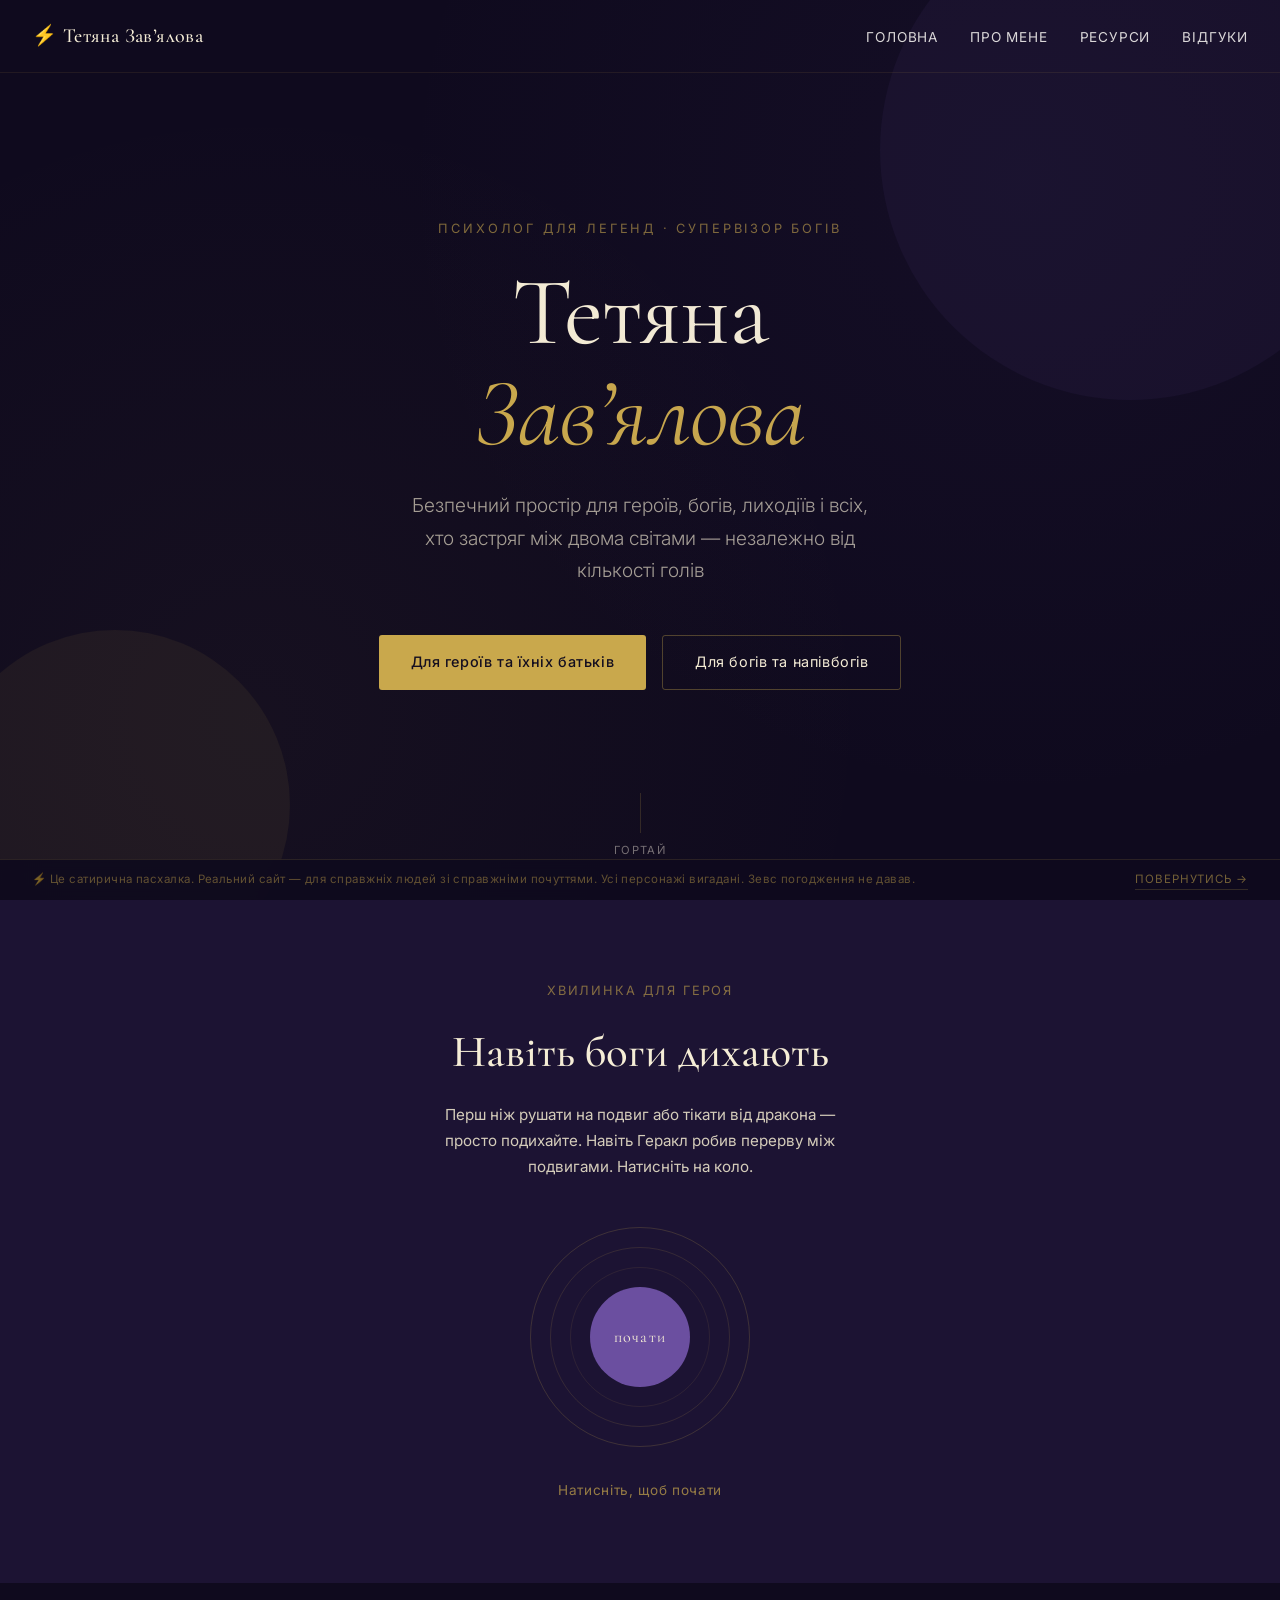
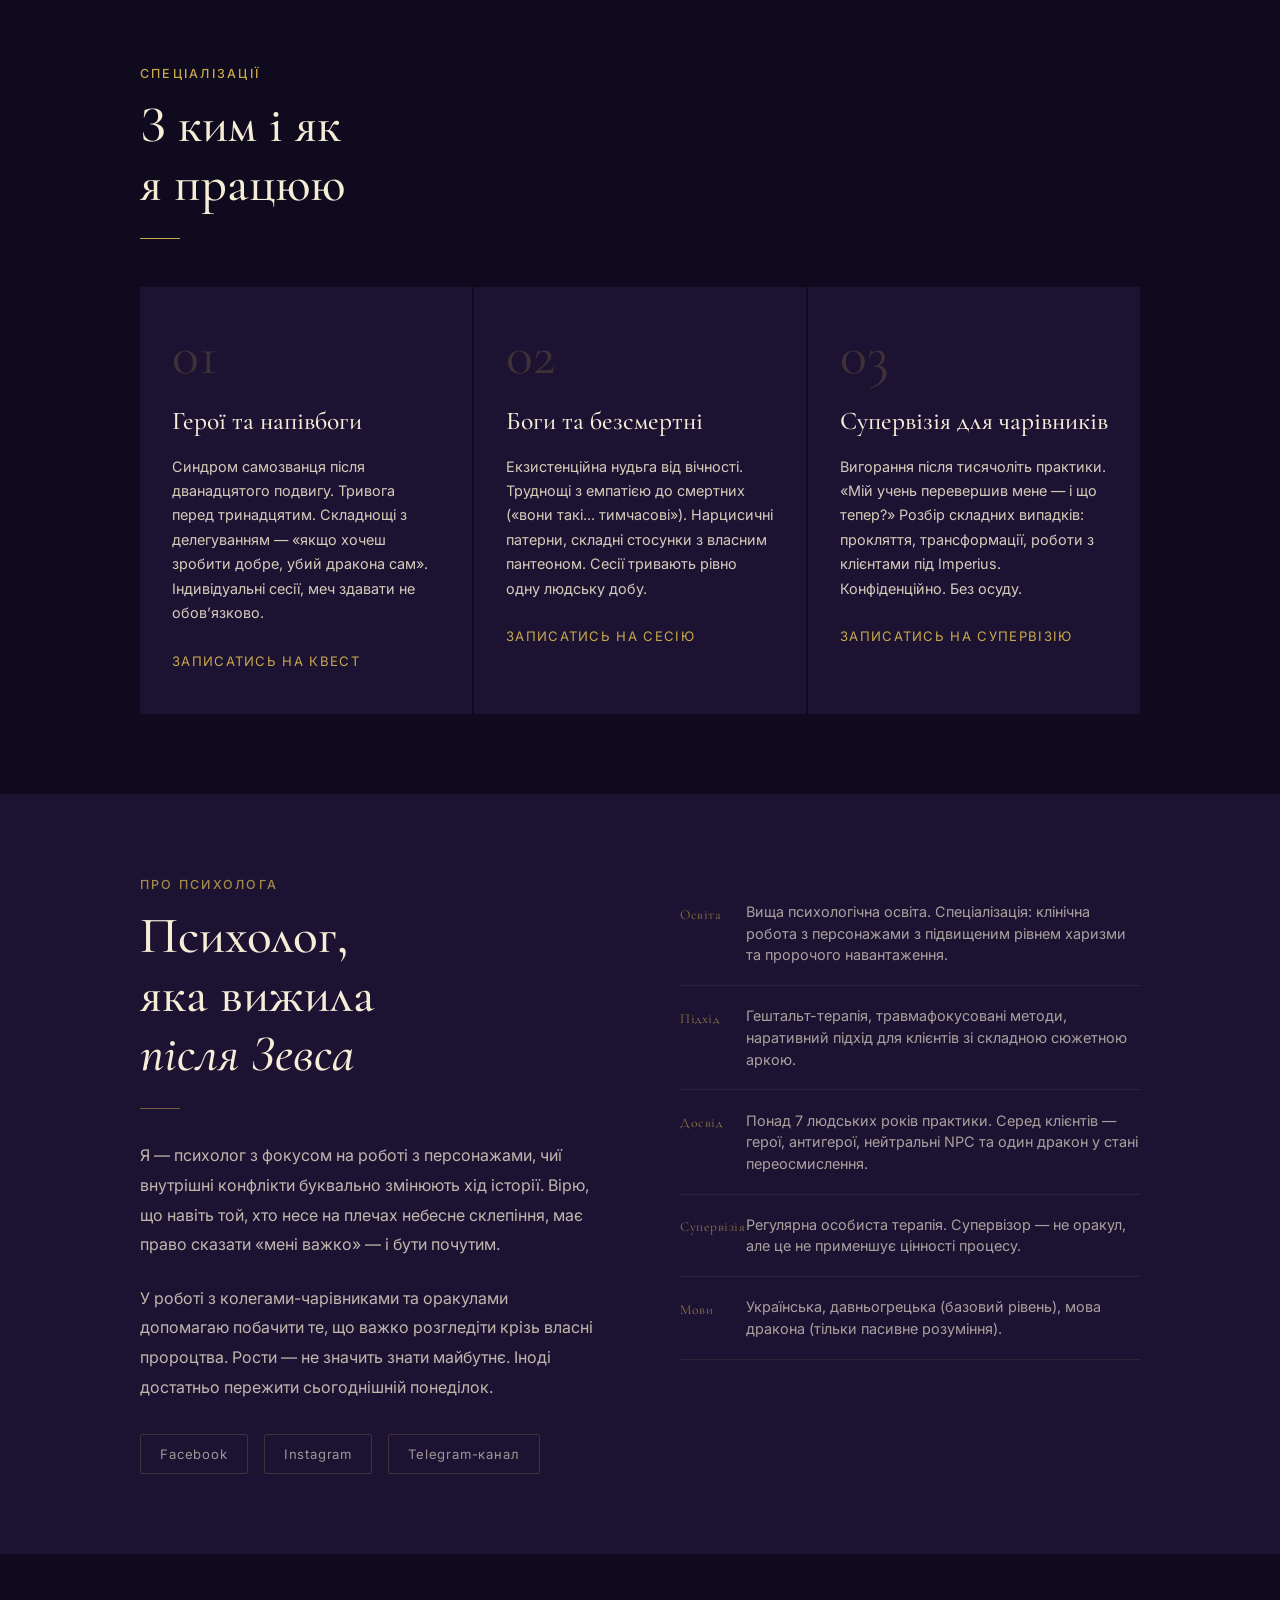
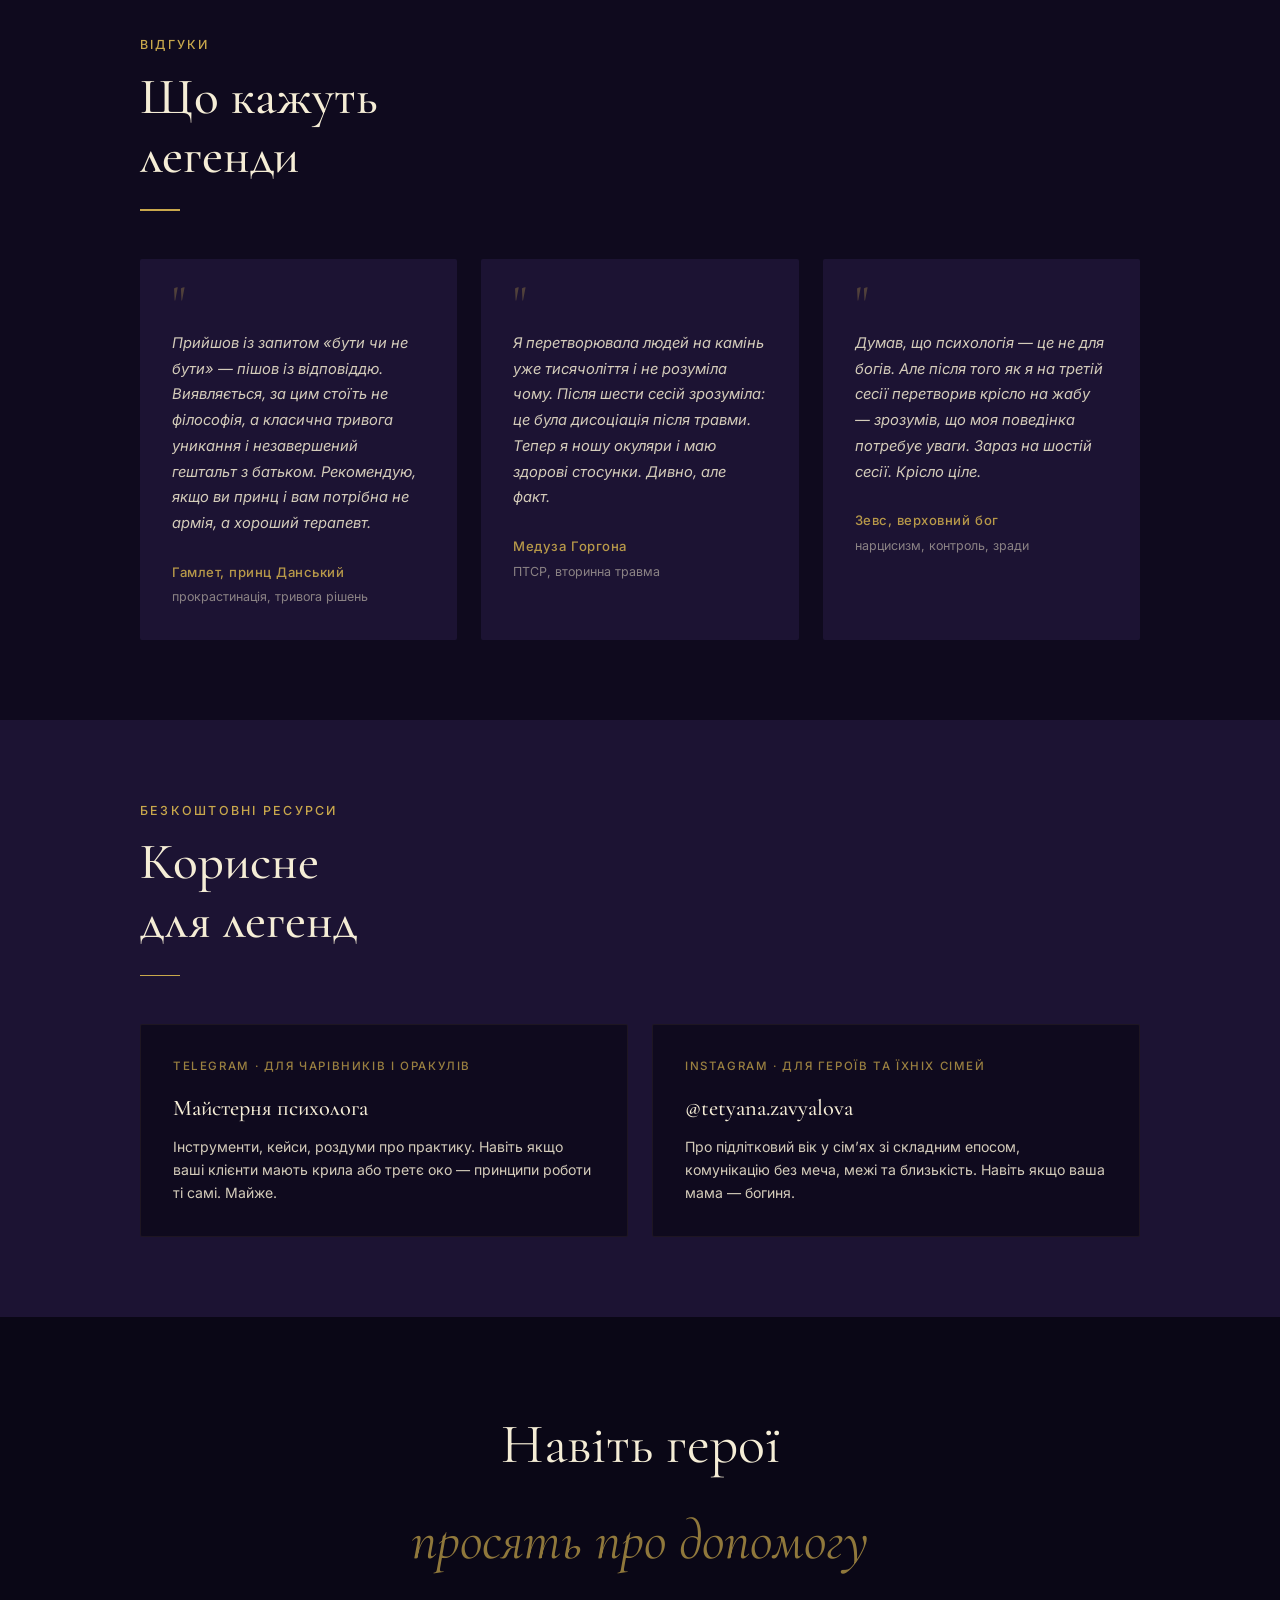
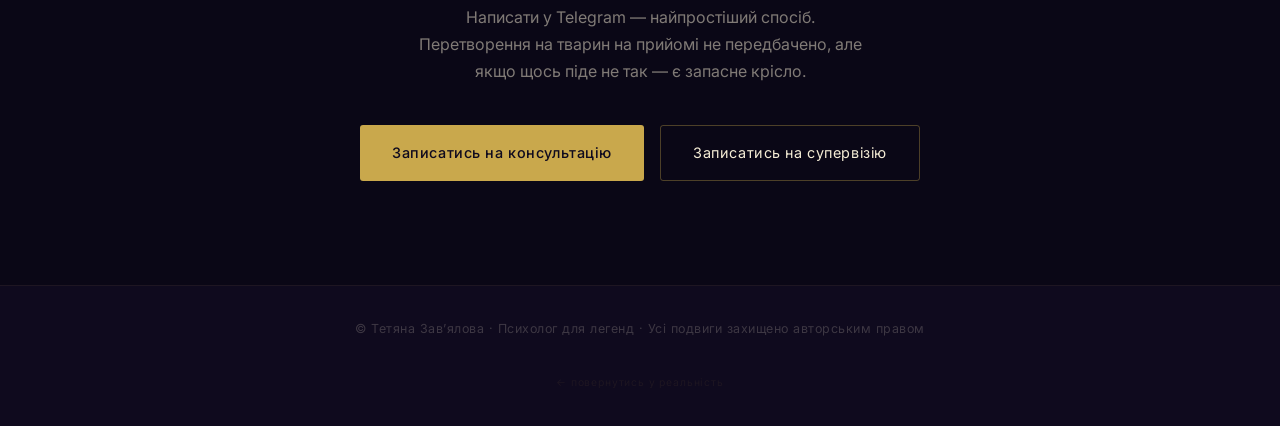
==== index_thor.html @ f0ecb35c "Add files via upload" ====
<!DOCTYPE html>
<html lang="uk">
<head>
  <meta charset="UTF-8">
  <meta name="viewport" content="width=device-width, initial-scale=1.0">
  <title>Тетяна Завʼялова — Психолог для легенд ⚡</title>
  <meta name="description" content="Психологічна підтримка для героїв, богів, лиходіїв і всіх, хто застряг між двома світами. Конфіденційність гарантована навіть від оракулів.">
  <!-- Noindex — це пасхалка, не для пошукових систем -->
  <meta name="robots" content="noindex, nofollow">

  <!-- Fonts -->
  <link rel="preconnect" href="https://fonts.googleapis.com">
  <link rel="preconnect" href="https://fonts.gstatic.com" crossorigin>
  <link href="https://fonts.googleapis.com/css2?family=Cormorant+Garamond:ital,wght@0,400;0,500;0,600;1,400;1,500&family=Inter:wght@300;400;500&display=swap" rel="stylesheet">

  <!-- Base styles + thor palette override -->
  <link rel="stylesheet" href="css/styles.css">
  <link rel="stylesheet" href="css/thor.css">
</head>
<body>

  <!-- NAV -->
  <nav id="main-nav" role="navigation" aria-label="Головне меню">
    <a href="#home" class="nav-logo">⚡ Тетяна Завʼялова</a>
    <ul class="nav-links">
      <li><a href="#home">Головна</a></li>
      <li><a href="#about">Про мене</a></li>
      <li><a href="#resources">Ресурси</a></li>
      <li><a href="#reviews">Відгуки</a></li>
    </ul>
    <button class="nav-burger" id="burger" aria-label="Відкрити меню" aria-expanded="false">
      <span></span><span></span><span></span>
    </button>
  </nav>

  <div class="mobile-menu" id="mobile-menu" role="dialog" aria-label="Навігація">
    <button class="mobile-menu-close" id="menu-close" aria-label="Закрити меню">×</button>
    <a href="#home">Головна</a>
    <a href="#about">Про мене</a>
    <a href="#resources">Ресурси</a>
    <a href="#reviews">Відгуки</a>
  </div>

  <!-- HERO -->
  <section id="home" aria-label="Головний екран">
    <div class="hero-orb hero-orb-1" aria-hidden="true"></div>
    <div class="hero-orb hero-orb-2" aria-hidden="true"></div>

    <p class="hero-eyebrow">Психолог для легенд · Супервізор богів</p>
    <h1 class="hero-title">
      Тетяна<br>
      <em>Завʼялова</em>
    </h1>
    <p class="hero-tagline">
      Безпечний простір для героїв, богів, лиходіїв і всіх,
      хто застряг між двома світами — незалежно від кількості голів
    </p>

    <div class="hero-cta-group">
      <a
        href="https://t.me/Tetiana_Zavialova?text=%D0%94%D0%BE%D0%B1%D1%80%D0%B8%D0%B4%D0%B5%D0%BD%D1%8C%2C%20%D0%A2%D0%B5%D1%82%D1%8F%D0%BD%D0%BE!%20%D0%AF%20%D0%B3%D0%B5%D1%80%D0%BE%D0%B9%2F%D0%BB%D0%B5%D0%B3%D0%B5%D0%BD%D0%B4%D0%B0%20%D1%96%20%D1%85%D0%BE%D1%87%D1%83%20%D0%B7%D0%B0%D0%BF%D0%B8%D1%81%D0%B0%D1%82%D0%B8%D1%81%D1%8C%20%D0%BD%D0%B0%20%D0%BA%D0%BE%D0%BD%D1%81%D1%83%D0%BB%D1%8C%D1%82%D0%B0%D1%86%D1%96%D1%8E"
        class="btn-primary"
        target="_blank"
        rel="noopener noreferrer"
      >
        Для героїв та їхніх батьків
      </a>
      <a
        href="https://t.me/Tetiana_Zavialova?text=%D0%94%D0%BE%D0%B1%D1%80%D0%B8%D0%B4%D0%B5%D0%BD%D1%8C%2C%20%D0%A2%D0%B5%D1%82%D1%8F%D0%BD%D0%BE!%20%D0%AF%20%D0%B1%D0%BE%D0%B3%2F%D0%B1%D0%BE%D0%B3%D0%B8%D0%BD%D1%8F%20%D1%96%20%D1%85%D0%BE%D1%87%D1%83%20%D0%B7%D0%B0%D0%BF%D0%B8%D1%81%D0%B0%D1%82%D0%B8%D1%81%D1%8C%20%D0%BD%D0%B0%20%D1%81%D1%83%D0%BF%D0%B5%D1%80%D0%B2%D1%96%D0%B7%D1%96%D1%8E"
        class="btn-outline"
        target="_blank"
        rel="noopener noreferrer"
      >
        Для богів та напівбогів
      </a>
    </div>

    <div class="hero-scroll" aria-hidden="true">
      <div class="scroll-line"></div>
      <span>гортай</span>
    </div>
  </section>


  <!-- BREATHING -->
  <section id="breathe" aria-label="Дихальна вправа">
    <div class="container-narrow" style="text-align:center;">
      <p class="breathe-label">Хвилинка для героя</p>
      <h2 class="breathe-title">Навіть боги дихають</h2>
      <p class="breathe-subtitle">
        Перш ніж рушати на подвиг або тікати від дракона — просто подихайте.
        Навіть Геракл робив перерву між подвигами. Натисніть на коло.
      </p>

      <div
        class="breathe-container"
        id="breatheContainer"
        role="button"
        aria-label="Запустити дихальну вправу"
        tabindex="0"
      >
        <div class="breathe-ring"   aria-hidden="true"></div>
        <div class="breathe-ring breathe-ring-2" aria-hidden="true"></div>
        <div class="breathe-ring breathe-ring-3" aria-hidden="true"></div>
        <div class="breathe-core" id="breatheCore">
          <div class="breathe-text" id="breatheText">почати</div>
        </div>
      </div>

      <p class="breathe-instruction" id="breatheInstruction" aria-live="polite">
        Натисніть, щоб почати
      </p>
      <button
        class="breathe-btn"
        id="breatheStop"
        style="display:none;"
        aria-label="Зупинити вправу"
      >зупинити</button>
    </div>
  </section>


  <!-- SERVICES -->
  <section id="services" aria-label="Напрямки роботи">
    <div class="container">
      <p class="section-eyebrow fade-up">Спеціалізації</p>
      <h2 class="section-title fade-up">З ким і як<br>я працюю</h2>
      <div class="section-divider fade-up" aria-hidden="true"></div>

      <div class="services-grid">

        <article class="service-card fade-up">
          <div class="service-number" aria-hidden="true">01</div>
          <h3 class="service-title">Герої та напівбоги</h3>
          <p class="service-text">
            Синдром самозванця після дванадцятого подвигу. Тривога перед
            тринадцятим. Складнощі з делегуванням — «якщо хочеш зробити добре,
            убий дракона сам». Індивідуальні сесії, меч здавати не обовʼязково.
          </p>
          <a
            href="https://t.me/Tetiana_Zavialova?text=%D0%94%D0%BE%D0%B1%D1%80%D0%B8%D0%B4%D0%B5%D0%BD%D1%8C%2C%20%D0%A2%D0%B5%D1%82%D1%8F%D0%BD%D0%BE!%20%D0%AF%20%D0%B3%D0%B5%D1%80%D0%BE%D0%B9%20%D1%96%20%D1%85%D0%BE%D1%87%D1%83%20%D0%B7%D0%B0%D0%BF%D0%B8%D1%81%D0%B0%D1%82%D0%B8%D1%81%D1%8C%20%D0%BD%D0%B0%20%D0%BA%D0%BE%D0%BD%D1%81%D1%83%D0%BB%D1%8C%D1%82%D0%B0%D1%86%D1%96%D1%8E"
            class="service-cta"
            target="_blank"
            rel="noopener noreferrer"
          >Записатись на квест</a>
        </article>

        <article class="service-card fade-up">
          <div class="service-number" aria-hidden="true">02</div>
          <h3 class="service-title">Боги та безсмертні</h3>
          <p class="service-text">
            Екзистенційна нудьга від вічності. Труднощі з емпатією до смертних
            («вони такі... тимчасові»). Нарцисичні патерни, складні стосунки
            з власним пантеоном. Сесії тривають рівно одну людську добу.
          </p>
          <a
            href="https://t.me/Tetiana_Zavialova?text=%D0%94%D0%BE%D0%B1%D1%80%D0%B8%D0%B4%D0%B5%D0%BD%D1%8C%2C%20%D0%A2%D0%B5%D1%82%D1%8F%D0%BD%D0%BE!%20%D0%AF%20%D0%B1%D0%BE%D0%B3%20%D1%96%20%D1%85%D0%BE%D1%87%D1%83%20%D0%B7%D0%B0%D0%BF%D0%B8%D1%81%D0%B0%D1%82%D0%B8%D1%81%D1%8C%20%D0%BD%D0%B0%20%D0%BA%D0%BE%D0%BD%D1%81%D1%83%D0%BB%D1%8C%D1%82%D0%B0%D1%86%D1%96%D1%8E"
            class="service-cta"
            target="_blank"
            rel="noopener noreferrer"
          >Записатись на сесію</a>
        </article>

        <article class="service-card fade-up">
          <div class="service-number" aria-hidden="true">03</div>
          <h3 class="service-title">Супервізія для чарівників</h3>
          <p class="service-text">
            Вигорання після тисячоліть практики. «Мій учень перевершив мене —
            і що тепер?» Розбір складних випадків: прокляття, трансформації,
            роботи з клієнтами під Imperius. Конфіденційно. Без осуду.
          </p>
          <a
            href="https://t.me/Tetiana_Zavialova?text=%D0%94%D0%BE%D0%B1%D1%80%D0%B8%D0%B4%D0%B5%D0%BD%D1%8C%2C%20%D0%A2%D0%B5%D1%82%D1%8F%D0%BD%D0%BE!%20%D0%AF%20%D1%87%D0%B0%D1%80%D1%96%D0%B2%D0%BD%D0%B8%D0%BA%20%D1%96%20%D1%85%D0%BE%D1%87%D1%83%20%D0%B7%D0%B0%D0%BF%D0%B8%D1%81%D0%B0%D1%82%D0%B8%D1%81%D1%8C%20%D0%BD%D0%B0%20%D1%81%D1%83%D0%BF%D0%B5%D1%80%D0%B2%D1%96%D0%B7%D1%96%D1%8E"
            class="service-cta"
            target="_blank"
            rel="noopener noreferrer"
          >Записатись на супервізію</a>
        </article>

      </div>
    </div>
  </section>


  <!-- ABOUT -->
  <section id="about" aria-label="Про мене">
    <div class="container">
      <div class="about-inner">

        <div class="about-left">
          <p class="section-eyebrow">Про психолога</p>
          <h2 class="section-title">
            Психолог,<br>яка вижила<br><em>після Зевса</em>
          </h2>
          <div class="section-divider" aria-hidden="true"></div>

          <p class="about-bio">
            Я — психолог з фокусом на роботі з персонажами, чиї внутрішні конфлікти
            буквально змінюють хід історії. Вірю, що навіть той, хто несе на плечах
            небесне склепіння, має право сказати «мені важко» — і бути почутим.
          </p>
          <p class="about-bio">
            У роботі з колегами-чарівниками та оракулами допомагаю побачити те,
            що важко розгледіти крізь власні пророцтва. Рости — не значить
            знати майбутнє. Іноді достатньо пережити сьогоднішній понеділок.
          </p>

          <div class="about-socials">
            <a href="https://www.facebook.com/share/1CjKU2RE9J/?mibextid=wwXIfr" class="social-link" target="_blank" rel="noopener noreferrer">Facebook</a>
            <a href="https://www.instagram.com/tetyana.zavyalova?igsh=N3BuOW9nb2phMTQ5&utm_source=qr" class="social-link" target="_blank" rel="noopener noreferrer">Instagram</a>
            <a href="https://t.me/maisternya_psyhologa" class="social-link" target="_blank" rel="noopener noreferrer">Telegram-канал</a>
          </div>
        </div>

        <dl class="about-credentials" aria-label="Кваліфікація">
          <div class="credential-item">
            <dt class="credential-year">Освіта</dt>
            <dd class="credential-text">Вища психологічна освіта. Спеціалізація: клінічна робота з персонажами з підвищеним рівнем харизми та пророчого навантаження.</dd>
          </div>
          <div class="credential-item">
            <dt class="credential-year">Підхід</dt>
            <dd class="credential-text">Гештальт-терапія, травмафокусовані методи, наративний підхід для клієнтів зі складною сюжетною аркою.</dd>
          </div>
          <div class="credential-item">
            <dt class="credential-year">Досвід</dt>
            <dd class="credential-text">Понад 7 людських років практики. Серед клієнтів — герої, антигерої, нейтральні NPC та один дракон у стані переосмислення.</dd>
          </div>
          <div class="credential-item">
            <dt class="credential-year">Супервізія</dt>
            <dd class="credential-text">Регулярна особиста терапія. Супервізор — не оракул, але це не применшує цінності процесу.</dd>
          </div>
          <div class="credential-item">
            <dt class="credential-year">Мови</dt>
            <dd class="credential-text">Українська, давньогрецька (базовий рівень), мова дракона (тільки пасивне розуміння).</dd>
          </div>
        </dl>

      </div>
    </div>
  </section>


  <!-- REVIEWS -->
  <section id="reviews" aria-label="Відгуки клієнтів">
    <div class="container">
      <p class="section-eyebrow fade-up">Відгуки</p>
      <h2 class="section-title fade-up">Що кажуть<br>легенди</h2>
      <div class="section-divider fade-up" aria-hidden="true"></div>

      <div class="reviews-grid">

        <article class="review-card fade-up">
          <div class="review-quote" aria-hidden="true">"</div>
          <blockquote class="review-text">
            Прийшов із запитом «бути чи не бути» — пішов із відповіддю.
            Виявляється, за цим стоїть не філософія, а класична тривога уникання
            і незавершений гештальт з батьком. Рекомендую, якщо ви принц
            і вам потрібна не армія, а хороший терапевт.
          </blockquote>
          <p class="review-author">Гамлет, принц Данський</p>
          <p class="review-role">прокрастинація, тривога рішень</p>
        </article>

        <article class="review-card fade-up">
          <div class="review-quote" aria-hidden="true">"</div>
          <blockquote class="review-text">
            Я перетворювала людей на камінь уже тисячоліття і не розуміла чому.
            Після шести сесій зрозуміла: це була дисоціація після травми.
            Тепер я ношу окуляри і маю здорові стосунки. Дивно, але факт.
          </blockquote>
          <p class="review-author">Медуза Горгона</p>
          <p class="review-role">ПТСР, вторинна травма</p>
        </article>

        <article class="review-card fade-up">
          <div class="review-quote" aria-hidden="true">"</div>
          <blockquote class="review-text">
            Думав, що психологія — це не для богів. Але після того як я на
            третій сесії перетворив крісло на жабу — зрозумів, що моя
            поведінка потребує уваги. Зараз на шостій сесії.
            Крісло ціле.
          </blockquote>
          <p class="review-author">Зевс, верховний бог</p>
          <p class="review-role">нарцисизм, контроль, зради</p>
        </article>

      </div>
    </div>
  </section>


  <!-- RESOURCES -->
  <section id="resources" aria-label="Ресурси">
    <div class="container">
      <p class="section-eyebrow fade-up">Безкоштовні ресурси</p>
      <h2 class="section-title fade-up">Корисне<br>для легенд</h2>
      <div class="section-divider fade-up" aria-hidden="true"></div>

      <div class="resources-grid">

        <a
          href="https://t.me/maisternya_psyhologa"
          class="resource-card fade-up"
          target="_blank"
          rel="noopener noreferrer"
          aria-label="Telegram-канал Майстерня психолога"
        >
          <p class="resource-tag">Telegram · Для чарівників і оракулів</p>
          <h3 class="resource-title">Майстерня психолога</h3>
          <p class="resource-desc">
            Інструменти, кейси, роздуми про практику. Навіть якщо ваші клієнти
            мають крила або третє око — принципи роботи ті самі. Майже.
          </p>
        </a>

        <a
          href="https://www.instagram.com/tetyana.zavyalova?igsh=N3BuOW9nb2phMTQ5&utm_source=qr"
          class="resource-card fade-up"
          target="_blank"
          rel="noopener noreferrer"
          aria-label="Instagram @tetyana.zavyalova"
        >
          <p class="resource-tag">Instagram · Для героїв та їхніх сімей</p>
          <h3 class="resource-title">@tetyana.zavyalova</h3>
          <p class="resource-desc">
            Про підлітковий вік у сімʼях зі складним епосом, комунікацію без
            меча, межі та близькість. Навіть якщо ваша мама — богиня.
          </p>
        </a>

      </div>
    </div>
  </section>


  <!-- CTA -->
  <section id="cta" aria-label="Запис на консультацію">
    <div class="container-narrow">
      <h2 class="cta-title fade-up">
        Навіть герої<br><em>просять про допомогу</em>
      </h2>
      <p class="cta-text fade-up">
        Написати у Telegram — найпростіший спосіб. Перетворення на тварин
        на прийомі не передбачено, але якщо щось піде не так — є запасне крісло.
      </p>
      <div class="hero-cta-group fade-up">
        <a
          href="https://t.me/Tetiana_Zavialova?text=%D0%94%D0%BE%D0%B1%D1%80%D0%B8%D0%B4%D0%B5%D0%BD%D1%8C%2C%20%D0%A2%D0%B5%D1%82%D1%8F%D0%BD%D0%BE!%20%D0%AF%20%D0%B3%D0%B5%D1%80%D0%BE%D0%B9%20%D1%96%20%D1%85%D0%BE%D1%87%D1%83%20%D0%B7%D0%B0%D0%BF%D0%B8%D1%81%D0%B0%D1%82%D0%B8%D1%81%D1%8C%20%D0%BD%D0%B0%20%D0%BA%D0%BE%D0%BD%D1%81%D1%83%D0%BB%D1%8C%D1%82%D0%B0%D1%86%D1%96%D1%8E"
          class="btn-primary"
          target="_blank"
          rel="noopener noreferrer"
        >Записатись на консультацію</a>
        <a
          href="https://t.me/Tetiana_Zavialova?text=%D0%94%D0%BE%D0%B1%D1%80%D0%B8%D0%B4%D0%B5%D0%BD%D1%8C%2C%20%D0%A2%D0%B5%D1%82%D1%8F%D0%BD%D0%BE!%20%D0%AF%20%D1%87%D0%B0%D1%80%D1%96%D0%B2%D0%BD%D0%B8%D0%BA%20%D1%96%20%D1%85%D0%BE%D1%87%D1%83%20%D0%B7%D0%B0%D0%BF%D0%B8%D1%81%D0%B0%D1%82%D0%B8%D1%81%D1%8C%20%D0%BD%D0%B0%20%D1%81%D1%83%D0%BF%D0%B5%D1%80%D0%B2%D1%96%D0%B7%D1%96%D1%8E"
          class="btn-outline"
          target="_blank"
          rel="noopener noreferrer"
        >Записатись на супервізію</a>
      </div>
    </div>
  </section>


  <!-- FOOTER -->
  <footer role="contentinfo">
    <p class="footer-text">
      © Тетяна Завʼялова · Психолог для легенд · Усі подвиги захищено авторським правом
    </p>
    <br>
    <a href="index.html" class="footer-thor" style="font-size:0.65rem; text-decoration:none;">
      ← повернутись у реальність
    </a>
  </footer>


  <!-- Disclaimer banner — fixed bottom -->
  <div class="thor-disclaimer-banner" role="note" aria-label="Застереження">
    <p>
      ⚡ Це сатирична пасхалка. Реальний сайт — для справжніх людей зі справжніми почуттями.
      Усі персонажі вигадані. Зевс погодження не давав.
    </p>
    <a href="index.html" class="thor-back-btn" data-back aria-label="Повернутись на головний сайт">
      Повернутись →
    </a>
  </div>


  <!-- Scripts: base classes first, then thor extension -->
  <script src="js/main.js" defer></script>
  <script src="js/thor.js" defer></script>

</body>
</html>
---- css/styles.css ----
/* ============================================================
   TETIANA ZAVIALOVA — STYLESHEET
   Palette: indigo #6E7A9E | sand #F2E8DC | graphite #3A3A3A | rust #D9743D
   ============================================================ */

/* --- TOKENS ------------------------------------------------- */
:root {
  --indigo:        #6E7A9E;
  --indigo-light:  #8E99B8;
  --indigo-dark:   #4E5A7E;
  --sand:          #F2E8DC;
  --sand-dark:     #E8DACE;
  --graphite:      #3A3A3A;
  --graphite-light:#5A5A5A;
  --rust:          #D9743D;
  --rust-light:    #E8956A;
  --white:         #FDFAF7;
}

/* --- RESET -------------------------------------------------- */
*, *::before, *::after { margin: 0; padding: 0; box-sizing: border-box; }
html { scroll-behavior: smooth; }

body {
  font-family: 'Inter', sans-serif;
  background: var(--white);
  color: var(--graphite);
  font-size: 16px;
  line-height: 1.7;
  overflow-x: hidden;
}

h1, h2, h3, .display { font-family: 'Cormorant Garamond', serif; }

/* --- LAYOUT HELPERS ---------------------------------------- */
section { padding: 5rem 2rem; }
.container        { max-width: 1000px; margin: 0 auto; }
.container-narrow { max-width: 700px;  margin: 0 auto; }

.section-eyebrow {
  font-size: 0.78rem;
  letter-spacing: 0.18em;
  text-transform: uppercase;
  color: var(--rust);
  margin-bottom: 0.75rem;
  font-weight: 500;
}

.section-title {
  font-size: clamp(2rem, 5vw, 3.2rem);
  font-weight: 500;
  color: var(--graphite);
  line-height: 1.15;
  margin-bottom: 1.5rem;
}

.section-divider {
  width: 40px;
  height: 1.5px;
  background: var(--rust);
  margin-bottom: 2rem;
}

/* --- BUTTONS ----------------------------------------------- */
.btn-primary {
  display: inline-flex;
  align-items: center;
  gap: 0.5rem;
  padding: 0.9rem 2rem;
  background: var(--rust);
  color: var(--white);
  text-decoration: none;
  font-size: 0.9rem;
  font-weight: 500;
  letter-spacing: 0.04em;
  border-radius: 3px;
  border: none;
  cursor: pointer;
  transition: background 0.25s, transform 0.2s;
}
.btn-primary:hover { background: var(--rust-light); transform: translateY(-2px); }

.btn-outline {
  display: inline-flex;
  align-items: center;
  gap: 0.5rem;
  padding: 0.9rem 2rem;
  background: transparent;
  color: var(--sand);
  text-decoration: none;
  font-size: 0.9rem;
  font-weight: 400;
  letter-spacing: 0.04em;
  border-radius: 3px;
  border: 1px solid rgba(242,232,220,0.45);
  cursor: pointer;
  transition: border-color 0.25s, background 0.25s, transform 0.2s;
}
.btn-outline:hover {
  border-color: var(--sand);
  background: rgba(242,232,220,0.08);
  transform: translateY(-2px);
}

/* --- NAVIGATION -------------------------------------------- */
nav {
  position: fixed;
  top: 0; left: 0; right: 0;
  z-index: 100;
  padding: 1.2rem 2rem;
  display: flex;
  align-items: center;
  justify-content: space-between;
  background: transparent;
  transition: background 0.4s, box-shadow 0.4s;
}
nav.scrolled {
  background: rgba(253,250,247,0.95);
  backdrop-filter: blur(8px);
  box-shadow: 0 1px 0 rgba(110,122,158,0.12);
}

.nav-logo {
  font-family: 'Cormorant Garamond', serif;
  font-size: 1.25rem;
  font-weight: 500;
  color: var(--white);
  text-decoration: none;
  letter-spacing: 0.02em;
  transition: color 0.4s;
}
nav.scrolled .nav-logo { color: var(--indigo-dark); }

.nav-links {
  display: flex;
  gap: 2rem;
  list-style: none;
}
.nav-links a {
  font-size: 0.85rem;
  font-weight: 400;
  color: rgba(253,250,247,0.85);
  text-decoration: none;
  letter-spacing: 0.06em;
  text-transform: uppercase;
  transition: color 0.3s;
}
nav.scrolled .nav-links a    { color: var(--graphite-light); }
.nav-links a:hover            { color: var(--rust); }
nav.scrolled .nav-links a:hover { color: var(--rust); }

.nav-burger {
  display: none;
  background: none;
  border: none;
  cursor: pointer;
  flex-direction: column;
  gap: 5px;
  padding: 4px;
}
.nav-burger span {
  display: block;
  width: 24px;
  height: 1.5px;
  background: var(--white);
  transition: all 0.3s;
}
nav.scrolled .nav-burger span { background: var(--graphite); }

/* --- MOBILE MENU ------------------------------------------- */
.mobile-menu {
  display: none;
  position: fixed;
  inset: 0;
  background: var(--white);
  z-index: 99;
  flex-direction: column;
  align-items: center;
  justify-content: center;
  gap: 2.5rem;
}
.mobile-menu.open { display: flex; }
.mobile-menu a {
  font-family: 'Cormorant Garamond', serif;
  font-size: 2.2rem;
  color: var(--graphite);
  text-decoration: none;
  font-weight: 500;
}
.mobile-menu a:hover { color: var(--rust); }
.mobile-menu-close {
  position: absolute;
  top: 1.5rem; right: 1.5rem;
  background: none;
  border: none;
  cursor: pointer;
  font-size: 1.8rem;
  color: var(--graphite);
  line-height: 1;
}

/* --- HERO -------------------------------------------------- */
#home {
  min-height: 100vh;
  background: var(--indigo);
  display: flex;
  flex-direction: column;
  align-items: center;
  justify-content: center;
  text-align: center;
  padding: 6rem 2rem 4rem;
  position: relative;
  overflow: hidden;
}

.hero-orb {
  position: absolute;
  border-radius: 50%;
  opacity: 0.12;
  pointer-events: none;
}
.hero-orb-1 { width: 500px; height: 500px; background: var(--sand); top: -100px; right: -100px; }
.hero-orb-2 { width: 350px; height: 350px; background: var(--rust); bottom: -80px; left: -60px; }

.hero-eyebrow {
  font-size: 0.8rem;
  letter-spacing: 0.18em;
  text-transform: uppercase;
  color: rgba(242,232,220,0.7);
  margin-bottom: 1.5rem;
}

.hero-title {
  font-size: clamp(3rem, 8vw, 6rem);
  font-weight: 400;
  color: var(--sand);
  line-height: 1.05;
  margin-bottom: 1.5rem;
  letter-spacing: -0.01em;
}
.hero-title em { font-style: italic; color: rgba(242,232,220,0.65); }

.hero-tagline {
  font-size: clamp(1rem, 2.5vw, 1.2rem);
  color: rgba(242,232,220,0.75);
  max-width: 480px;
  margin: 0 auto 3rem;
  font-weight: 300;
}

.hero-cta-group {
  display: flex;
  flex-wrap: wrap;
  gap: 1rem;
  justify-content: center;
  margin-bottom: 1.5rem;
}

.hero-scroll {
  position: absolute;
  bottom: 2.5rem;
  left: 50%;
  transform: translateX(-50%);
  display: flex;
  flex-direction: column;
  align-items: center;
  gap: 0.5rem;
  color: rgba(242,232,220,0.45);
  font-size: 0.7rem;
  letter-spacing: 0.12em;
  text-transform: uppercase;
}
.scroll-line {
  width: 1px;
  height: 40px;
  background: rgba(242,232,220,0.25);
  animation: scrollPulse 2s ease-in-out infinite;
}
@keyframes scrollPulse {
  0%, 100% { opacity: 0.25; transform: scaleY(0.5); }
  50%       { opacity: 0.7;  transform: scaleY(1); }
}

/* --- BREATHING --------------------------------------------- */
#breathe {
  background: var(--sand);
  padding: 5rem 2rem;
  text-align: center;
}

.breathe-label {
  font-size: 0.8rem;
  letter-spacing: 0.15em;
  text-transform: uppercase;
  color: var(--indigo-light);
  margin-bottom: 0.75rem;
}
.breathe-title {
  font-size: clamp(1.8rem, 4vw, 2.8rem);
  color: var(--graphite);
  margin-bottom: 0.75rem;
  font-weight: 500;
}
.breathe-subtitle {
  color: var(--graphite-light);
  font-size: 0.95rem;
  margin-bottom: 3rem;
  max-width: 400px;
  margin-left: auto;
  margin-right: auto;
}

.breathe-container {
  position: relative;
  width: 220px;
  height: 220px;
  margin: 0 auto 2rem;
  cursor: pointer;
}
.breathe-ring {
  position: absolute;
  inset: 0;
  border-radius: 50%;
  border: 1.5px solid var(--indigo-light);
  opacity: 0.4;
}
.breathe-ring-2 { inset: 20px; border-color: var(--indigo);      opacity: 0.3; }
.breathe-ring-3 { inset: 40px; border-color: var(--indigo-dark); opacity: 0.25; }

.breathe-core {
  position: absolute;
  border-radius: 50%;
  background: var(--indigo);
  top: 50%; left: 50%;
  transform: translate(-50%, -50%);
  width: 100px;
  height: 100px;
  display: flex;
  align-items: center;
  justify-content: center;
  transition: width 4s ease-in-out, height 4s ease-in-out;
}
.breathe-text {
  color: var(--sand);
  font-family: 'Cormorant Garamond', serif;
  font-size: 1rem;
  font-weight: 400;
  letter-spacing: 0.08em;
  text-align: center;
  line-height: 1.3;
  pointer-events: none;
}
.breathe-instruction {
  font-size: 0.85rem;
  color: var(--indigo);
  letter-spacing: 0.05em;
  opacity: 0.7;
  min-height: 1.5em;
}
.breathe-btn {
  margin-top: 1.5rem;
  background: none;
  border: 1px solid var(--indigo-light);
  color: var(--indigo-dark);
  padding: 0.6rem 1.8rem;
  border-radius: 3px;
  font-size: 0.85rem;
  letter-spacing: 0.06em;
  cursor: pointer;
  transition: all 0.25s;
  font-family: 'Inter', sans-serif;
}
.breathe-btn:hover {
  background: var(--indigo);
  border-color: var(--indigo);
  color: var(--sand);
}

/* --- SERVICES ---------------------------------------------- */
#services { background: var(--white); }

.services-grid {
  display: grid;
  grid-template-columns: repeat(auto-fit, minmax(280px, 1fr));
  gap: 2px;
  margin-top: 3rem;
}
.service-card {
  background: var(--sand);
  padding: 2.5rem 2rem;
  position: relative;
  overflow: hidden;
  transition: background 0.3s;
}
.service-card:hover { background: var(--sand-dark); }
.service-card::before {
  content: '';
  position: absolute;
  top: 0; left: 0;
  width: 3px;
  height: 0;
  background: var(--rust);
  transition: height 0.4s;
}
.service-card:hover::before { height: 100%; }

.service-number {
  font-family: 'Cormorant Garamond', serif;
  font-size: 3.5rem;
  color: var(--indigo-light);
  opacity: 0.25;
  line-height: 1;
  margin-bottom: 1rem;
}
.service-title {
  font-family: 'Cormorant Garamond', serif;
  font-size: 1.6rem;
  font-weight: 500;
  color: var(--graphite);
  margin-bottom: 0.75rem;
}
.service-text { font-size: 0.9rem; color: var(--graphite-light); line-height: 1.7; }
.service-cta {
  display: inline-block;
  margin-top: 1.5rem;
  font-size: 0.82rem;
  letter-spacing: 0.1em;
  text-transform: uppercase;
  color: var(--rust);
  text-decoration: none;
  border-bottom: 1px solid transparent;
  transition: border-color 0.2s;
}
.service-cta:hover { border-color: var(--rust); }

/* --- ABOUT ------------------------------------------------- */
#about { background: var(--indigo); }

.about-inner {
  display: grid;
  grid-template-columns: 1fr 1fr;
  gap: 5rem;
  align-items: start;
}
.about-left .section-eyebrow { color: rgba(217,116,61,0.85); }
.about-left .section-title   { color: var(--sand); }
.about-left .section-divider { background: rgba(217,116,61,0.7); }

.about-bio {
  color: rgba(242,232,220,0.8);
  font-size: 1rem;
  line-height: 1.85;
  margin-bottom: 1.5rem;
}
.about-socials {
  display: flex;
  gap: 1rem;
  margin-top: 2rem;
  flex-wrap: wrap;
}
.about-socials .social-link {
  display: inline-flex;
  align-items: center;
  gap: 0.5rem;
  padding: 0.5rem 1.2rem;
  border: 1px solid rgba(242,232,220,0.25);
  color: rgba(242,232,220,0.7);
  text-decoration: none;
  font-size: 0.82rem;
  letter-spacing: 0.06em;
  text-transform: none;
  font-weight: 400;
  border-radius: 2px;
  transition: all 0.25s;
}
.about-socials .social-link:hover {
  border-color: var(--sand);
  color: var(--sand);
  background: rgba(242,232,220,0.08);
}

.about-credentials { padding-top: 0.5rem; }
.credential-item {
  padding: 1.2rem 0;
  border-bottom: 1px solid rgba(242,232,220,0.12);
  display: flex;
  gap: 1rem;
  align-items: flex-start;
}
.credential-year {
  font-family: 'Cormorant Garamond', serif;
  font-size: 0.85rem;
  color: rgba(217,116,61,0.7);
  min-width: 50px;
  padding-top: 0.1rem;
  letter-spacing: 0.04em;
}
.credential-text {
  font-size: 0.9rem;
  color: rgba(242,232,220,0.75);
  line-height: 1.5;
}

.lgbt-badge {
  display: inline-flex;
  align-items: center;
  gap: 0.5rem;
  margin-top: 1.5rem;
  font-size: 0.8rem;
  color: rgba(242,232,220,0.55);
  letter-spacing: 0.04em;
}
.rainbow-bar {
  width: 32px;
  height: 4px;
  border-radius: 2px;
  background: linear-gradient(90deg, #e40303, #ff8c00, #ffed00, #008026, #004dff, #750787);
}

/* --- REVIEWS ----------------------------------------------- */
#reviews { background: var(--white); }

.reviews-grid {
  display: grid;
  grid-template-columns: repeat(auto-fit, minmax(280px, 1fr));
  gap: 1.5rem;
  margin-top: 3rem;
}
.review-card {
  background: var(--sand);
  padding: 2rem;
  border-radius: 2px;
  position: relative;
}
.review-quote {
  font-family: 'Cormorant Garamond', serif;
  font-size: 3rem;
  color: var(--indigo-light);
  line-height: 0.5;
  opacity: 0.4;
  margin-bottom: 1rem;
}
.review-text {
  font-size: 0.92rem;
  color: var(--graphite-light);
  line-height: 1.75;
  font-style: italic;
  margin-bottom: 1.5rem;
}
.review-author {
  font-size: 0.82rem;
  color: var(--indigo-dark);
  font-weight: 500;
  letter-spacing: 0.04em;
}
.review-role {
  font-size: 0.78rem;
  color: var(--graphite-light);
  opacity: 0.7;
  margin-top: 0.2rem;
}

/* --- RESOURCES --------------------------------------------- */
#resources { background: var(--sand); }

.resources-grid {
  display: grid;
  grid-template-columns: repeat(auto-fit, minmax(300px, 1fr));
  gap: 1.5rem;
  margin-top: 3rem;
}
.resource-card {
  background: var(--white);
  padding: 2rem;
  border-radius: 2px;
  text-decoration: none;
  display: block;
  border: 1px solid transparent;
  position: relative;
  overflow: hidden;
  transition: border-color 0.25s, transform 0.2s;
}
.resource-card::after {
  content: '→';
  position: absolute;
  right: 1.5rem;
  top: 50%;
  transform: translateY(-50%) translateX(10px);
  font-size: 1.2rem;
  color: var(--rust);
  opacity: 0;
  transition: all 0.3s;
}
.resource-card:hover { border-color: var(--indigo-light); transform: translateY(-3px); }
.resource-card:hover::after { opacity: 1; transform: translateY(-50%) translateX(0); }

.resource-tag {
  font-size: 0.72rem;
  letter-spacing: 0.14em;
  text-transform: uppercase;
  color: var(--rust);
  font-weight: 500;
  margin-bottom: 0.75rem;
}
.resource-title {
  font-family: 'Cormorant Garamond', serif;
  font-size: 1.4rem;
  color: var(--graphite);
  margin-bottom: 0.5rem;
  font-weight: 500;
}
.resource-desc { font-size: 0.88rem; color: var(--graphite-light); line-height: 1.65; }

/* --- CTA SECTION ------------------------------------------- */
#cta {
  background: var(--graphite);
  padding: 5rem 2rem;
  text-align: center;
}
.cta-title {
  font-size: clamp(2rem, 5vw, 3.5rem);
  color: var(--sand);
  font-weight: 400;
  margin-bottom: 1rem;
}
.cta-title em { font-style: italic; color: rgba(242,232,220,0.5); }
.cta-text {
  color: rgba(242,232,220,0.6);
  font-size: 1rem;
  margin-bottom: 2.5rem;
  max-width: 450px;
  margin-left: auto;
  margin-right: auto;
}

/* --- FOOTER ------------------------------------------------ */
footer {
  background: var(--white);
  padding: 2rem;
  text-align: center;
  border-top: 1px solid rgba(110,122,158,0.1);
}
.footer-text {
  font-size: 0.78rem;
  color: rgba(58,58,58,0.4);
  letter-spacing: 0.04em;
}
.footer-thor {
  font-size: 0.55rem;
  color: rgba(58,58,58,0.1);
  cursor: pointer;
  user-select: none;
  margin-top: 0.5rem;
  letter-spacing: 0.08em;
  transition: color 0.3s;
  display: inline-block;
}
.footer-thor:hover { color: rgba(58,58,58,0.25); }

/* --- EASTER EGG -------------------------------------------- */
.thor-overlay {
  display: none;
  position: fixed;
  inset: 0;
  background: #1a0a2e;
  z-index: 1000;
  flex-direction: column;
  align-items: center;
  justify-content: center;
  text-align: center;
  padding: 2rem;
  overflow-y: auto;
}
.thor-overlay.active { display: flex; }

.thor-title {
  font-family: 'Cormorant Garamond', serif;
  font-size: clamp(2.5rem, 7vw, 5rem);
  color: #ffd700;
  font-weight: 600;
  margin-bottom: 0.5rem;
  text-shadow: 0 0 30px rgba(255,215,0,0.3);
}
.thor-subtitle {
  font-family: 'Cormorant Garamond', serif;
  font-size: clamp(1rem, 3vw, 1.5rem);
  color: rgba(255,215,0,0.5);
  font-style: italic;
  margin-bottom: 3rem;
}
.thor-clients {
  display: grid;
  grid-template-columns: repeat(auto-fit, minmax(240px, 1fr));
  gap: 1.5rem;
  max-width: 900px;
  width: 100%;
  margin-bottom: 3rem;
}
.thor-card {
  background: rgba(255,215,0,0.04);
  border: 1px solid rgba(255,215,0,0.15);
  border-radius: 4px;
  padding: 1.5rem;
  text-align: left;
}
.thor-card-name {
  font-family: 'Cormorant Garamond', serif;
  font-size: 1.4rem;
  color: #ffd700;
  margin-bottom: 0.25rem;
}
.thor-card-issue {
  font-size: 0.8rem;
  color: rgba(255,215,0,0.5);
  letter-spacing: 0.08em;
  text-transform: uppercase;
  margin-bottom: 0.75rem;
}
.thor-card-quote {
  font-size: 0.88rem;
  color: rgba(255,255,255,0.65);
  font-style: italic;
  line-height: 1.65;
}
.thor-disclaimer {
  font-size: 0.75rem;
  color: rgba(255,215,0,0.25);
  max-width: 500px;
  line-height: 1.7;
  margin-bottom: 2rem;
}
.thor-close {
  background: rgba(255,215,0,0.08);
  border: 1px solid rgba(255,215,0,0.3);
  color: #ffd700;
  padding: 0.75rem 2rem;
  font-family: 'Inter', sans-serif;
  font-size: 0.85rem;
  letter-spacing: 0.1em;
  cursor: pointer;
  border-radius: 2px;
  transition: all 0.2s;
}
.thor-close:hover { background: rgba(255,215,0,0.15); }

/* --- ANIMATIONS -------------------------------------------- */
.fade-up {
  opacity: 0;
  transform: translateY(24px);
  transition: opacity 0.7s ease, transform 0.7s ease;
}
.fade-up.visible { opacity: 1; transform: translateY(0); }
.fade-up:nth-child(2) { transition-delay: 0.1s; }
.fade-up:nth-child(3) { transition-delay: 0.2s; }
.fade-up:nth-child(4) { transition-delay: 0.3s; }

/* --- RESPONSIVE -------------------------------------------- */
@media (max-width: 768px) {
  nav { padding: 1rem 1.25rem; }
  .nav-links  { display: none; }
  .nav-burger { display: flex; }

  .about-inner { grid-template-columns: 1fr; gap: 3rem; }
  section      { padding: 3.5rem 1.25rem; }

  .hero-cta-group { flex-direction: column; align-items: center; }
  .btn-primary,
  .btn-outline    { width: 100%; max-width: 280px; justify-content: center; }

  .services-grid,
  .reviews-grid,
  .resources-grid { grid-template-columns: 1fr; gap: 2px; }
  .service-card   { padding: 2rem 1.5rem; }

  .breathe-container { width: 180px; height: 180px; }
  .breathe-core      { width: 80px;  height: 80px; }

  .thor-clients { grid-template-columns: 1fr; }
}

@media (max-width: 480px) {
  .hero-title { font-size: 2.8rem; }
  .cta-title  { font-size: 2rem; }
}
---- css/thor.css ----
/* ============================================================
   THOR — CSS OVERRIDE
   Extends css/styles.css with a mythic dark-gold palette.
   Import AFTER styles.css.

   Palette:
     --deep:        #0F0A1E  — night sky background
     --deep-2:      #1C1333  — section alt background
     --gold:        #C9A84C  — primary accent (replaces rust)
     --gold-light:  #E2C27A  — gold hover
     --parchment:   #F5EDD6  — text on dark (replaces sand)
     --purple:      #6B4FA0  — indigo replacement
     --purple-light:#9070C8
     --purple-dark: #4A3070
     --smoke:       #D4CCBA  — muted text
   ============================================================ */

:root {
  --indigo:        #6B4FA0;
  --indigo-light:  #9070C8;
  --indigo-dark:   #4A3070;
  --sand:          #F5EDD6;
  --sand-dark:     #EDE1C0;
  --graphite:      #1C1333;
  --graphite-light:#8A7FA0;
  --rust:          #C9A84C;
  --rust-light:    #E2C27A;
  --white:         #0F0A1E;

  --gold:          #C9A84C;
  --gold-light:    #E2C27A;
  --deep:          #0F0A1E;
  --deep-2:        #1C1333;
  --parchment:     #F5EDD6;
  --smoke:         #D4CCBA;
  --rune:          rgba(201,168,76,0.15);
}

/* ---- GLOBAL BODY ------------------------------------------ */
body {
  background: var(--deep);
  color: var(--parchment);
}

/* ---- NAV -------------------------------------------------- */
nav { border-bottom: 1px solid rgba(201,168,76,0.1); }
nav.scrolled {
  background: rgba(15,10,30,0.96);
  box-shadow: 0 1px 0 rgba(201,168,76,0.15);
}
.nav-logo { color: var(--parchment); }
nav.scrolled .nav-logo { color: var(--gold); }
nav.scrolled .nav-links a { color: var(--smoke); }
nav.scrolled .nav-links a:hover { color: var(--gold-light); }
nav.scrolled .nav-burger span { background: var(--parchment); }

/* ---- MOBILE MENU ------------------------------------------ */
.mobile-menu { background: var(--deep-2); }
.mobile-menu a { color: var(--parchment); }
.mobile-menu a:hover { color: var(--gold-light); }
.mobile-menu-close { color: var(--parchment); }

/* ---- HERO ------------------------------------------------- */
#home { background: var(--deep); }

.hero-orb-1 { background: var(--purple, #6B4FA0); opacity: 0.08; }
.hero-orb-2 { background: var(--gold); opacity: 0.07; }

/* Subtle rune texture via repeating gradient */
#home::before {
  content: '';
  position: absolute;
  inset: 0;
  background-image:
    radial-gradient(circle at 20% 80%, rgba(201,168,76,0.04) 0%, transparent 50%),
    radial-gradient(circle at 80% 20%, rgba(107,79,160,0.06) 0%, transparent 50%);
  pointer-events: none;
}

.hero-eyebrow { color: rgba(201,168,76,0.6); letter-spacing: 0.22em; }
.hero-title { color: var(--parchment); }
.hero-title em { color: var(--gold); font-style: italic; }
.hero-tagline { color: rgba(245,237,214,0.65); }

.scroll-line { background: rgba(201,168,76,0.2); }

/* ---- BUTTONS ---------------------------------------------- */
.btn-primary { background: var(--gold); color: var(--deep); }
.btn-primary:hover { background: var(--gold-light); }
.btn-outline {
  color: var(--parchment);
  border-color: rgba(201,168,76,0.35);
}
.btn-outline:hover {
  border-color: var(--gold);
  background: rgba(201,168,76,0.06);
}

/* ---- SECTION LABELS --------------------------------------- */
.section-eyebrow { color: var(--gold); }
.section-title { color: var(--parchment); }
.section-divider { background: var(--gold); opacity: 0.6; }

/* ---- BREATHING -------------------------------------------- */
#breathe { background: var(--deep-2); }
.breathe-label { color: var(--gold); opacity: 0.6; }
.breathe-title { color: var(--parchment); }
.breathe-subtitle { color: var(--smoke); }
.breathe-core { background: var(--indigo); }
.breathe-ring { border-color: var(--gold); opacity: 0.2; }
.breathe-ring-2 { border-color: var(--gold); opacity: 0.15; }
.breathe-ring-3 { border-color: var(--gold); opacity: 0.1; }
.breathe-text { color: var(--parchment); }
.breathe-instruction { color: var(--gold); }
.breathe-btn {
  border-color: rgba(201,168,76,0.35);
  color: var(--gold);
}
.breathe-btn:hover {
  background: var(--gold);
  border-color: var(--gold);
  color: var(--deep);
}

/* ---- SERVICES --------------------------------------------- */
#services { background: var(--deep); }
.service-card { background: var(--deep-2); }
.service-card:hover { background: #231840; }
.service-card::before { background: var(--gold); }
.service-number { color: var(--gold); opacity: 0.2; }
.service-title { color: var(--parchment); }
.service-text { color: var(--smoke); }
.service-cta { color: var(--gold); }
.service-cta:hover { border-color: var(--gold); }

/* ---- ABOUT ------------------------------------------------ */
#about { background: var(--deep-2); }
.about-left .section-eyebrow { color: var(--gold); opacity: 0.8; }
.about-left .section-title { color: var(--parchment); }
.about-left .section-divider { background: var(--gold); opacity: 0.5; }
.about-bio { color: rgba(245,237,214,0.75); }
.credential-item { border-color: rgba(201,168,76,0.1); }
.credential-year { color: var(--gold); opacity: 0.65; }
.credential-text { color: rgba(245,237,214,0.65); }

.about-socials .social-link {
  border-color: rgba(201,168,76,0.2);
  color: rgba(245,237,214,0.6);
}
.about-socials .social-link:hover {
  border-color: var(--gold);
  color: var(--parchment);
  background: rgba(201,168,76,0.07);
}

/* hide LGBT badge on thor page — not relevant to the mythic context */
.lgbt-badge { display: none; }

/* ---- REVIEWS ---------------------------------------------- */
#reviews { background: var(--deep); }
.review-card { background: var(--deep-2); }
.review-quote { color: var(--gold); opacity: 0.3; }
.review-text { color: var(--smoke); }
.review-author { color: var(--gold); opacity: 0.9; }
.review-role { color: var(--smoke); opacity: 0.6; }

/* ---- RESOURCES -------------------------------------------- */
#resources { background: var(--deep-2); }
.resource-card {
  background: var(--deep);
  border-color: rgba(201,168,76,0.08);
}
.resource-card:hover { border-color: var(--gold); transform: translateY(-3px); }
.resource-card::after { color: var(--gold); }
.resource-tag { color: var(--gold); opacity: 0.75; }
.resource-title { color: var(--parchment); }
.resource-desc { color: var(--smoke); }

/* ---- CTA -------------------------------------------------- */
#cta { background: #0A0716; }
.cta-title { color: var(--parchment); }
.cta-title em { color: var(--gold); opacity: 0.7; }
.cta-text { color: rgba(245,237,214,0.5); }

/* ---- FOOTER ----------------------------------------------- */
footer {
  background: var(--deep);
  border-top-color: rgba(201,168,76,0.08);
}
.footer-text { color: rgba(245,237,214,0.2); }
.footer-thor { color: rgba(201,168,76,0.08); }
.footer-thor:hover { color: rgba(201,168,76,0.25); }

/* ---- THOR-SPECIFIC: disclaimer banner --------------------- */
.thor-disclaimer-banner {
  position: fixed;
  bottom: 0;
  left: 0;
  right: 0;
  z-index: 50;
  background: rgba(15,10,30,0.92);
  backdrop-filter: blur(6px);
  border-top: 1px solid rgba(201,168,76,0.15);
  padding: 0.6rem 2rem;
  display: flex;
  align-items: center;
  justify-content: space-between;
  gap: 1rem;
  flex-wrap: wrap;
}
.thor-disclaimer-banner p {
  font-size: 0.72rem;
  color: rgba(201,168,76,0.45);
  letter-spacing: 0.04em;
  flex: 1;
}
.thor-back-btn {
  font-size: 0.72rem;
  color: rgba(201,168,76,0.55);
  text-decoration: none;
  letter-spacing: 0.08em;
  text-transform: uppercase;
  border-bottom: 1px solid rgba(201,168,76,0.2);
  transition: color 0.2s, border-color 0.2s;
  white-space: nowrap;
}
.thor-back-btn:hover { color: var(--gold); border-color: var(--gold); }

/* ---- RESPONSIVE ------------------------------------------- */
@media (max-width: 480px) {
  .thor-disclaimer-banner { padding: 0.6rem 1rem; }
}
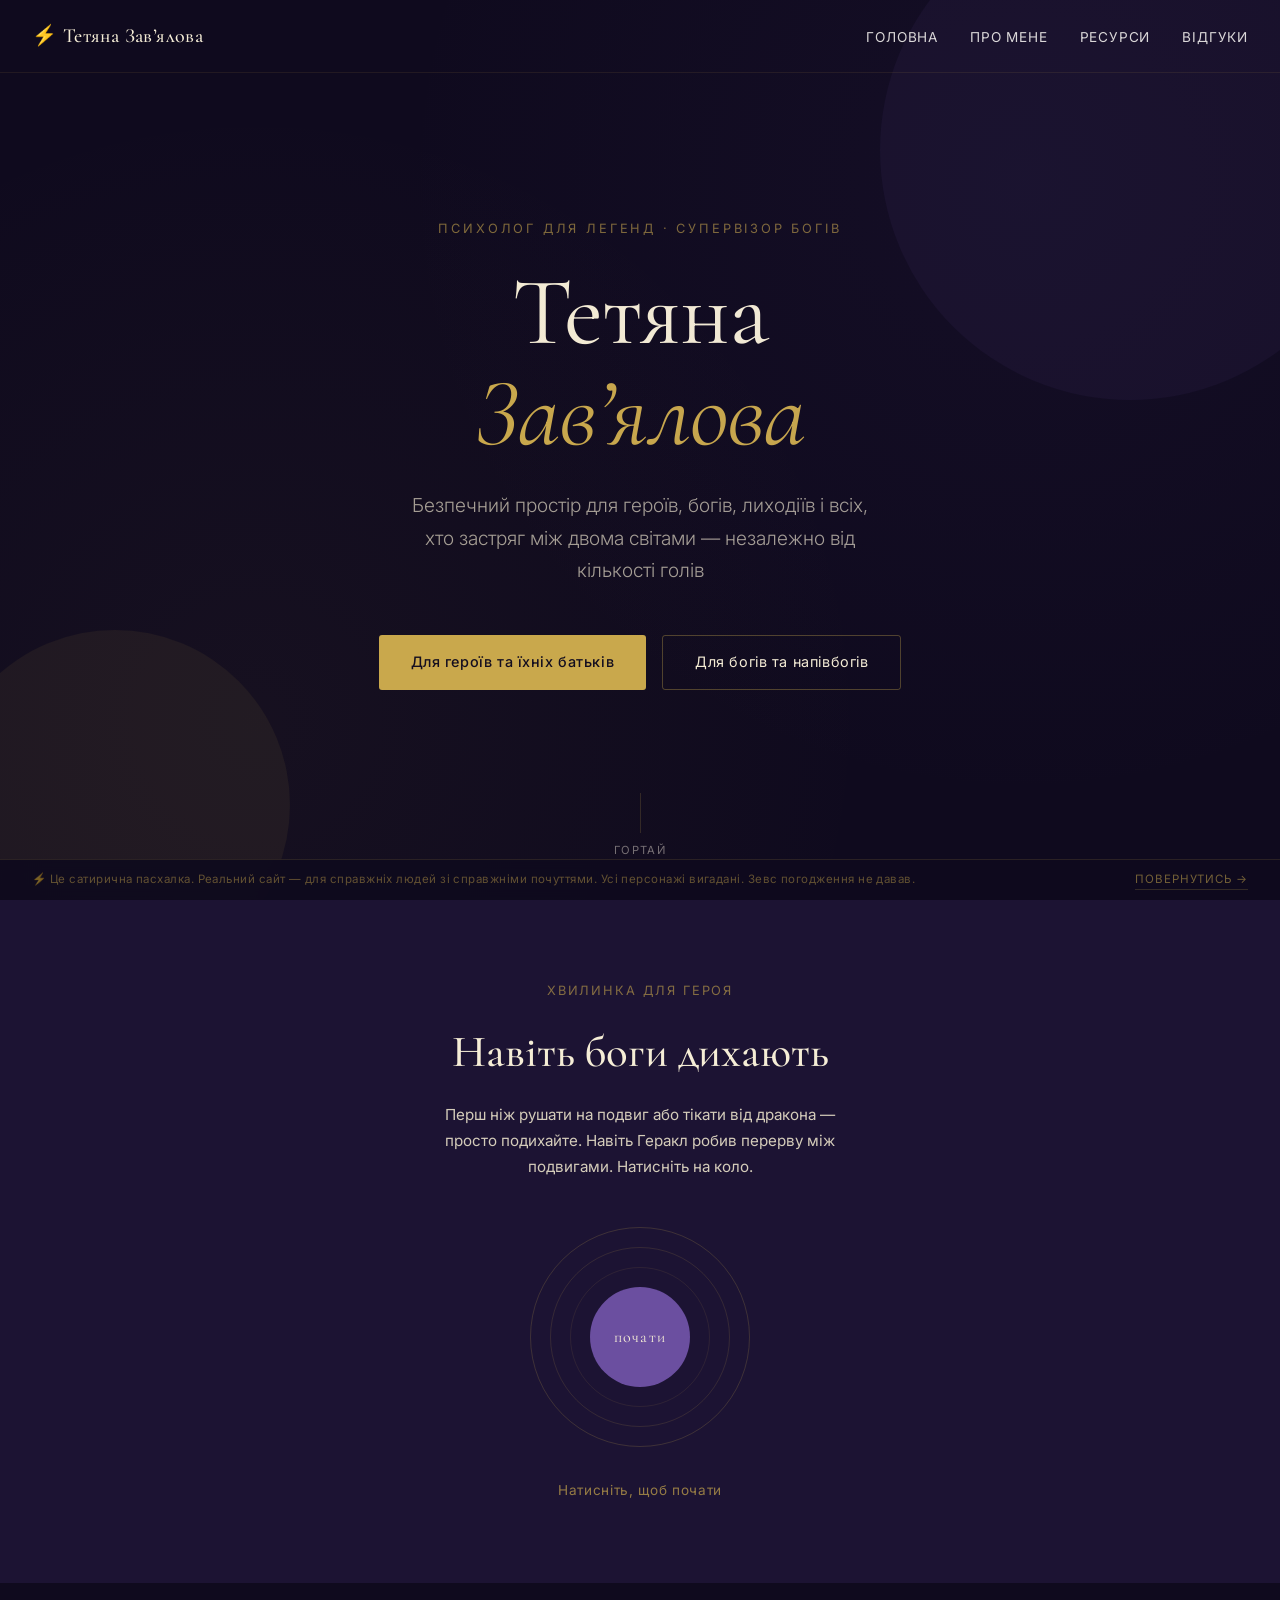
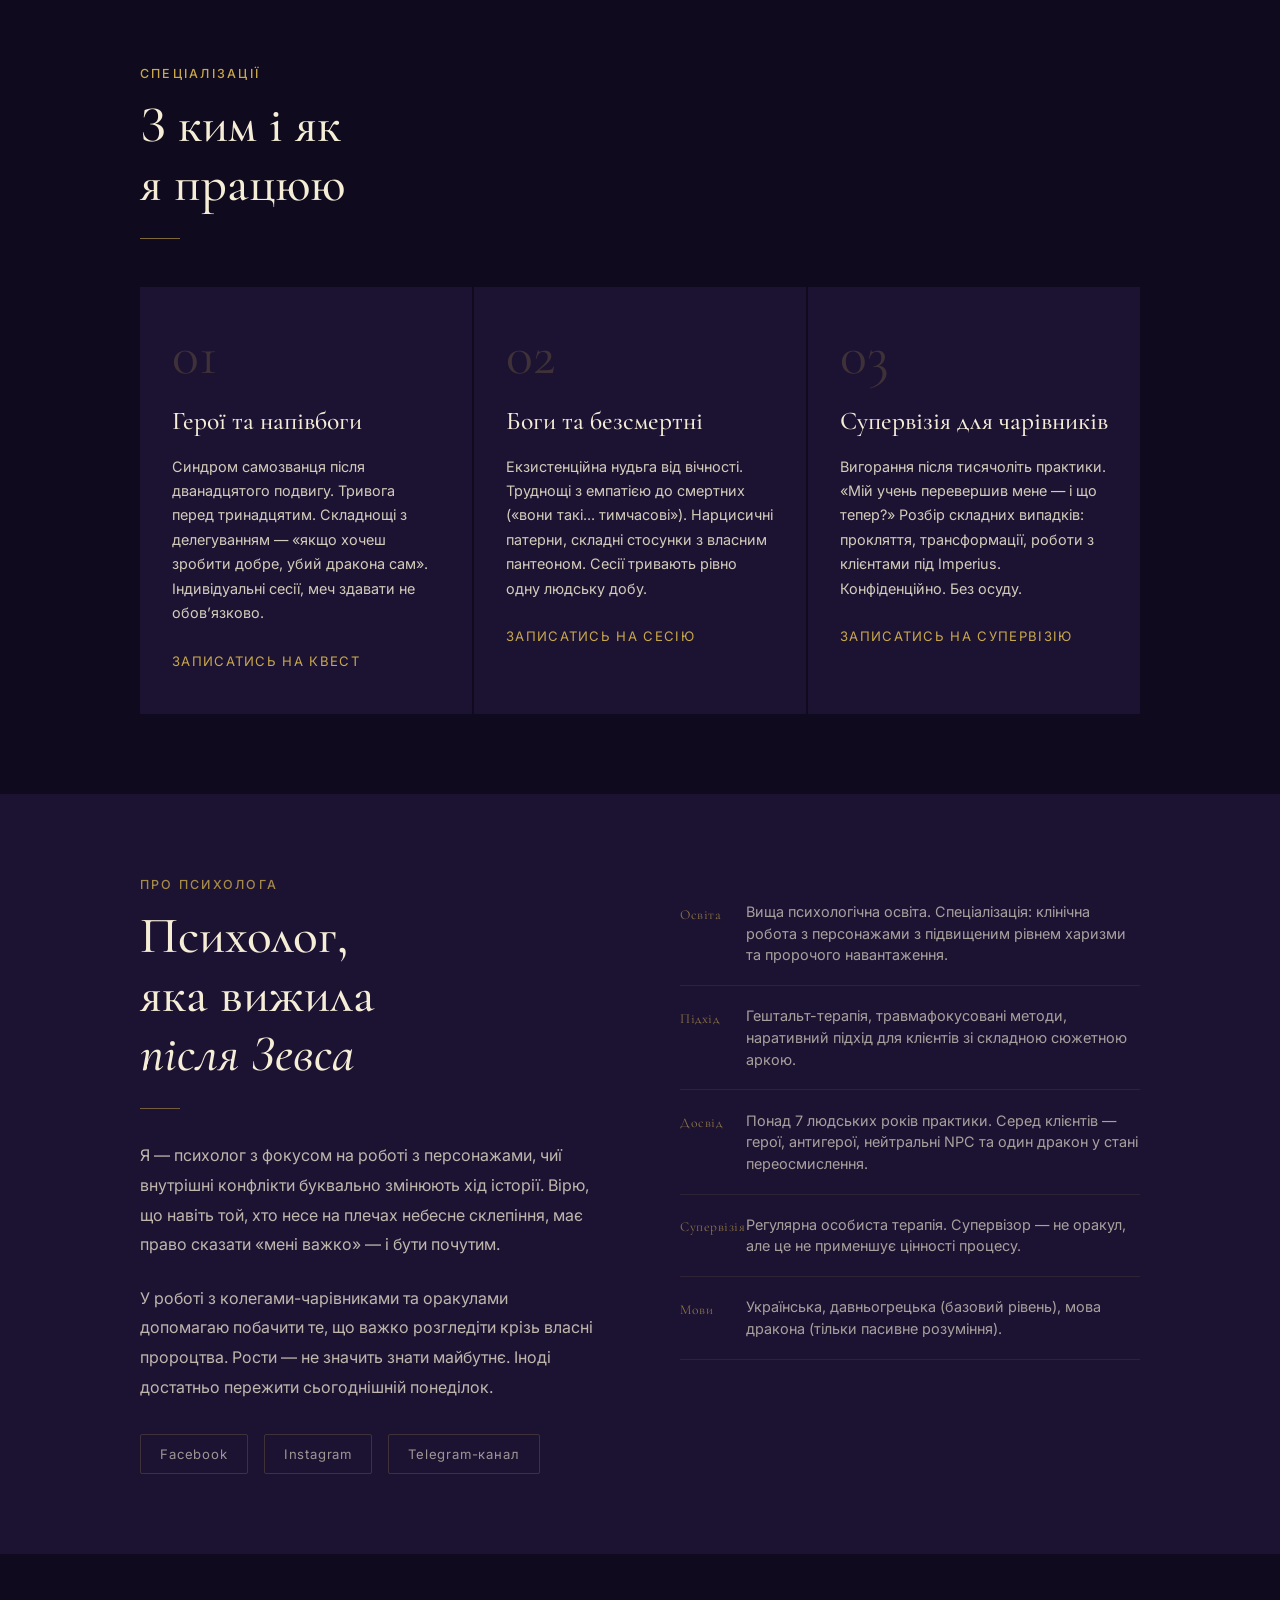
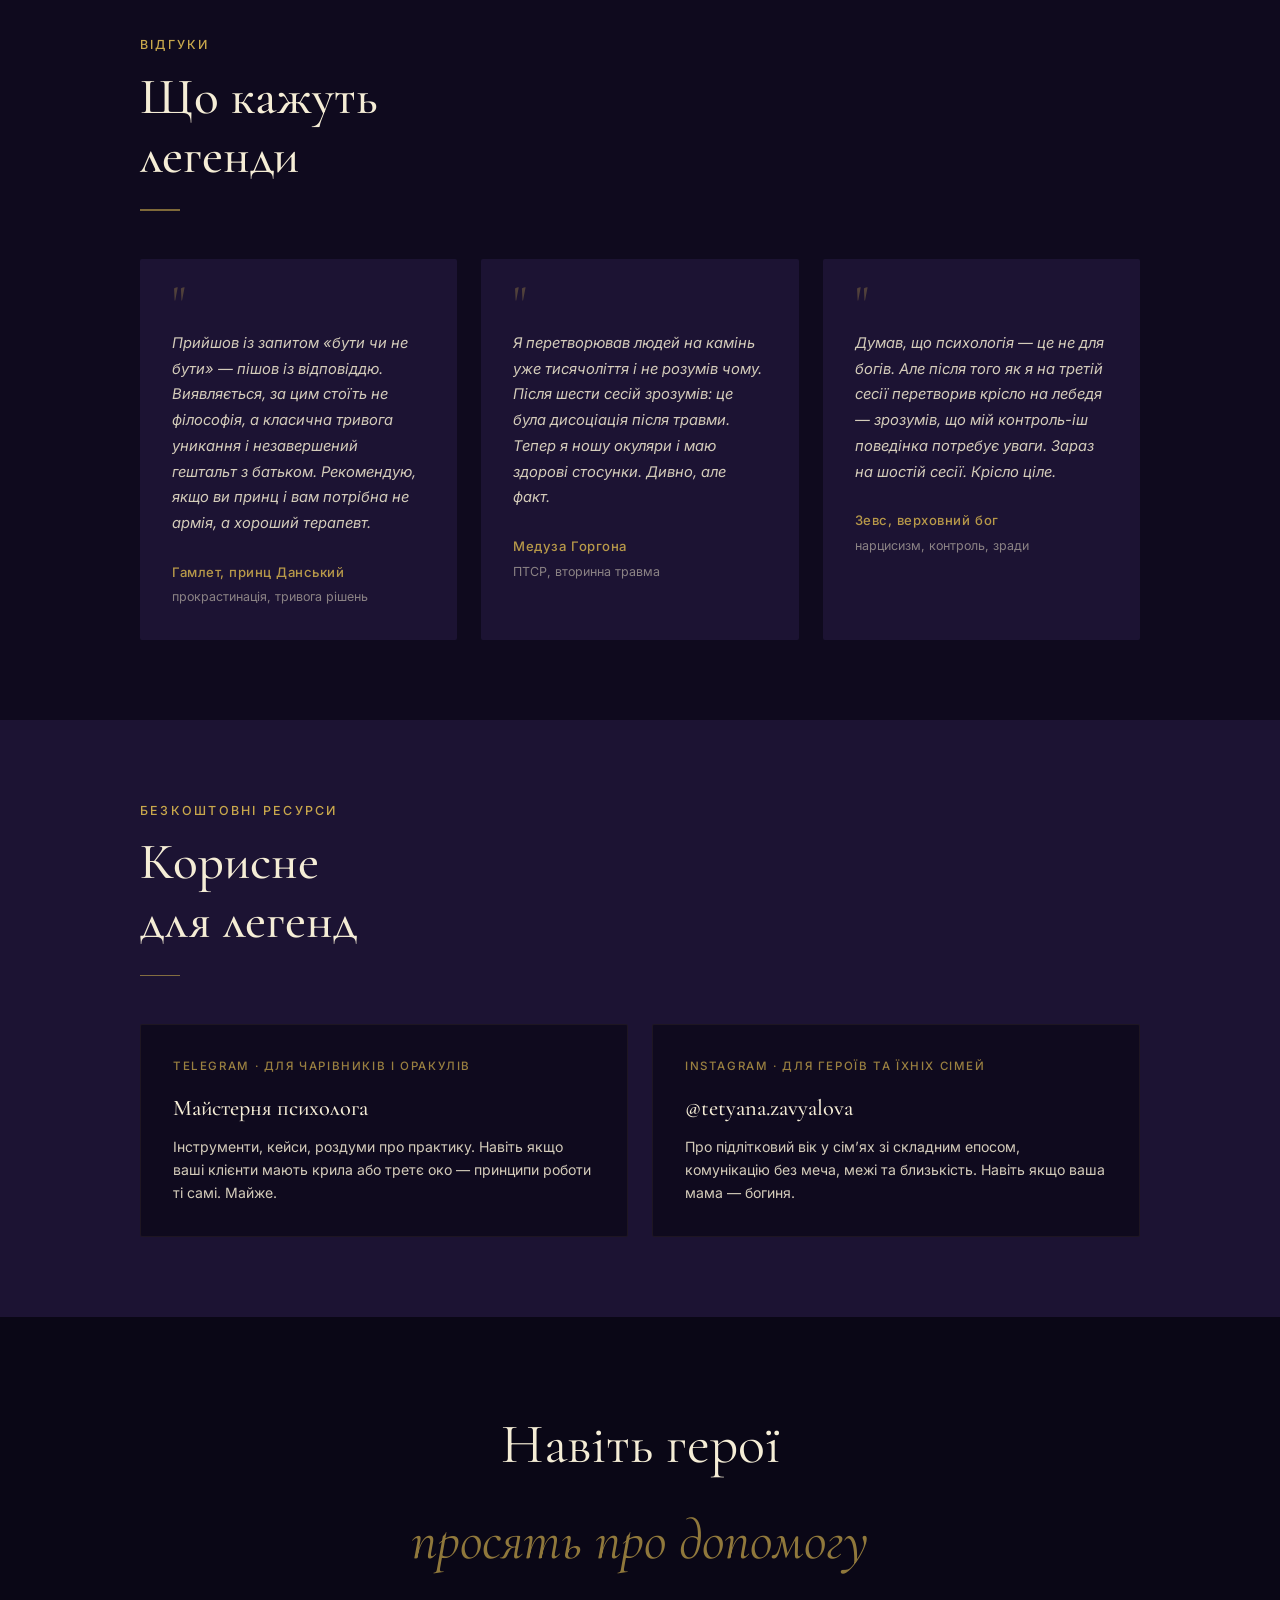
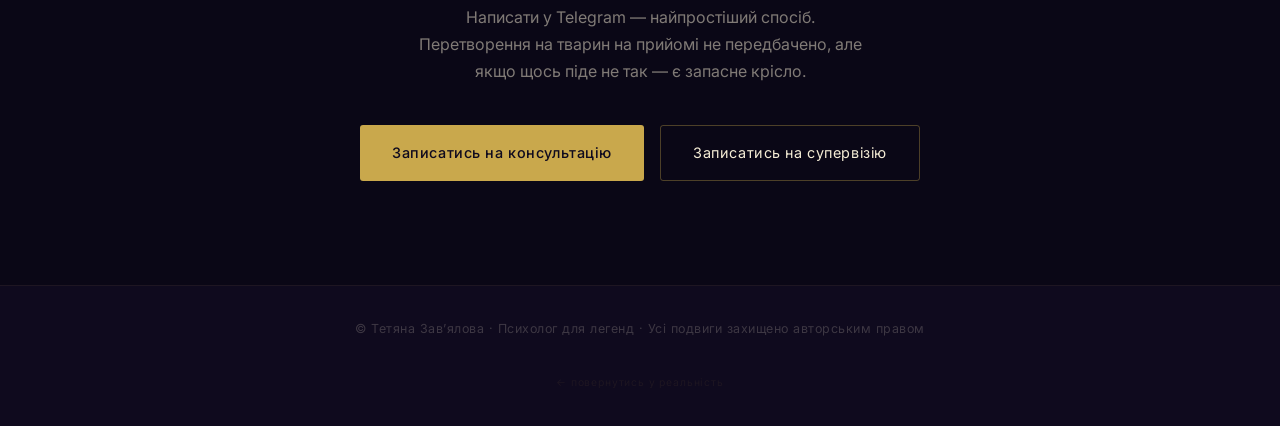
==== commit bbf24c44: "Add files via upload" ====
--- a/index_thor.html
+++ b/index_thor.html
@@ -17,7 +17,7 @@
   <link rel="stylesheet" href="css/styles.css">
   <link rel="stylesheet" href="css/thor.css">
 </head>
-<body>
+<body class="thor-page">
 
   <!-- NAV -->
   <nav id="main-nav" role="navigation" aria-label="Головне меню">
@@ -264,8 +264,8 @@
         <article class="review-card fade-up">
           <div class="review-quote" aria-hidden="true">"</div>
           <blockquote class="review-text">
-            Я перетворювала людей на камінь уже тисячоліття і не розуміла чому.
-            Після шести сесій зрозуміла: це була дисоціація після травми.
+            Я перетворював людей на камінь уже тисячоліття і не розумів чому.
+            Після шести сесій зрозумів: це була дисоціація після травми.
             Тепер я ношу окуляри і маю здорові стосунки. Дивно, але факт.
           </blockquote>
           <p class="review-author">Медуза Горгона</p>
@@ -276,8 +276,8 @@
           <div class="review-quote" aria-hidden="true">"</div>
           <blockquote class="review-text">
             Думав, що психологія — це не для богів. Але після того як я на
-            третій сесії перетворив крісло на жабу — зрозумів, що моя
-            поведінка потребує уваги. Зараз на шостій сесії.
+            третій сесії перетворив крісло на лебедя — зрозумів, що мій
+            контроль-іш поведінка потребує уваги. Зараз на шостій сесії.
             Крісло ціле.
           </blockquote>
           <p class="review-author">Зевс, верховний бог</p>
--- a/css/thor.css
+++ b/css/thor.css
@@ -1,21 +1,12 @@
 /* ============================================================
    THOR — CSS OVERRIDE
-   Extends css/styles.css with a mythic dark-gold palette.
-   Import AFTER styles.css.
-
-   Palette:
-     --deep:        #0F0A1E  — night sky background
-     --deep-2:      #1C1333  — section alt background
-     --gold:        #C9A84C  — primary accent (replaces rust)
-     --gold-light:  #E2C27A  — gold hover
-     --parchment:   #F5EDD6  — text on dark (replaces sand)
-     --purple:      #6B4FA0  — indigo replacement
-     --purple-light:#9070C8
-     --purple-dark: #4A3070
-     --smoke:       #D4CCBA  — muted text
+   Всі правила загорнуті в body.thor-page — жодного витоку
+   на index.html через кеш браузера або GitHub Pages.
+   Підключається тільки в index_thor.html, ПІСЛЯ styles.css.
    ============================================================ */
 
-:root {
+body.thor-page {
+  /* --- Palette tokens (локальні для цієї сторінки) --- */
   --indigo:        #6B4FA0;
   --indigo-light:  #9070C8;
   --indigo-dark:   #4A3070;
@@ -33,41 +24,38 @@
   --deep-2:        #1C1333;
   --parchment:     #F5EDD6;
   --smoke:         #D4CCBA;
-  --rune:          rgba(201,168,76,0.15);
-}
-
-/* ---- GLOBAL BODY ------------------------------------------ */
-body {
-  background: var(--deep);
-  color: var(--parchment);
+
+  background: #0F0A1E;
+  color: #F5EDD6;
 }
 
 /* ---- NAV -------------------------------------------------- */
-nav { border-bottom: 1px solid rgba(201,168,76,0.1); }
-nav.scrolled {
+body.thor-page nav {
+  border-bottom: 1px solid rgba(201,168,76,0.1);
+}
+body.thor-page nav.scrolled {
   background: rgba(15,10,30,0.96);
   box-shadow: 0 1px 0 rgba(201,168,76,0.15);
 }
-.nav-logo { color: var(--parchment); }
-nav.scrolled .nav-logo { color: var(--gold); }
-nav.scrolled .nav-links a { color: var(--smoke); }
-nav.scrolled .nav-links a:hover { color: var(--gold-light); }
-nav.scrolled .nav-burger span { background: var(--parchment); }
+body.thor-page .nav-logo { color: var(--parchment); }
+body.thor-page nav.scrolled .nav-logo { color: var(--gold); }
+body.thor-page nav.scrolled .nav-links a { color: var(--smoke); }
+body.thor-page nav.scrolled .nav-links a:hover { color: var(--gold-light); }
+body.thor-page nav.scrolled .nav-burger span { background: var(--parchment); }
 
 /* ---- MOBILE MENU ------------------------------------------ */
-.mobile-menu { background: var(--deep-2); }
-.mobile-menu a { color: var(--parchment); }
-.mobile-menu a:hover { color: var(--gold-light); }
-.mobile-menu-close { color: var(--parchment); }
+body.thor-page .mobile-menu { background: var(--deep-2); }
+body.thor-page .mobile-menu a { color: var(--parchment); }
+body.thor-page .mobile-menu a:hover { color: var(--gold-light); }
+body.thor-page .mobile-menu-close { color: var(--parchment); }
 
 /* ---- HERO ------------------------------------------------- */
-#home { background: var(--deep); }
-
-.hero-orb-1 { background: var(--purple, #6B4FA0); opacity: 0.08; }
-.hero-orb-2 { background: var(--gold); opacity: 0.07; }
-
-/* Subtle rune texture via repeating gradient */
-#home::before {
+body.thor-page #home { background: var(--deep); }
+
+body.thor-page .hero-orb-1 { background: #6B4FA0; opacity: 0.08; }
+body.thor-page .hero-orb-2 { background: var(--gold); opacity: 0.07; }
+
+body.thor-page #home::before {
   content: '';
   position: absolute;
   inset: 0;
@@ -77,126 +65,122 @@
   pointer-events: none;
 }
 
-.hero-eyebrow { color: rgba(201,168,76,0.6); letter-spacing: 0.22em; }
-.hero-title { color: var(--parchment); }
-.hero-title em { color: var(--gold); font-style: italic; }
-.hero-tagline { color: rgba(245,237,214,0.65); }
-
-.scroll-line { background: rgba(201,168,76,0.2); }
+body.thor-page .hero-eyebrow { color: rgba(201,168,76,0.6); letter-spacing: 0.22em; }
+body.thor-page .hero-title   { color: var(--parchment); }
+body.thor-page .hero-title em { color: var(--gold); font-style: italic; }
+body.thor-page .hero-tagline { color: rgba(245,237,214,0.65); }
+body.thor-page .scroll-line  { background: rgba(201,168,76,0.2); }
 
 /* ---- BUTTONS ---------------------------------------------- */
-.btn-primary { background: var(--gold); color: var(--deep); }
-.btn-primary:hover { background: var(--gold-light); }
-.btn-outline {
+body.thor-page .btn-primary { background: var(--gold); color: var(--deep); }
+body.thor-page .btn-primary:hover { background: var(--gold-light); }
+body.thor-page .btn-outline {
   color: var(--parchment);
   border-color: rgba(201,168,76,0.35);
 }
-.btn-outline:hover {
+body.thor-page .btn-outline:hover {
   border-color: var(--gold);
   background: rgba(201,168,76,0.06);
 }
 
 /* ---- SECTION LABELS --------------------------------------- */
-.section-eyebrow { color: var(--gold); }
-.section-title { color: var(--parchment); }
-.section-divider { background: var(--gold); opacity: 0.6; }
+body.thor-page .section-eyebrow { color: var(--gold); }
+body.thor-page .section-title   { color: var(--parchment); }
+body.thor-page .section-divider { background: var(--gold); opacity: 0.6; }
 
 /* ---- BREATHING -------------------------------------------- */
-#breathe { background: var(--deep-2); }
-.breathe-label { color: var(--gold); opacity: 0.6; }
-.breathe-title { color: var(--parchment); }
-.breathe-subtitle { color: var(--smoke); }
-.breathe-core { background: var(--indigo); }
-.breathe-ring { border-color: var(--gold); opacity: 0.2; }
-.breathe-ring-2 { border-color: var(--gold); opacity: 0.15; }
-.breathe-ring-3 { border-color: var(--gold); opacity: 0.1; }
-.breathe-text { color: var(--parchment); }
-.breathe-instruction { color: var(--gold); }
-.breathe-btn {
+body.thor-page #breathe         { background: var(--deep-2); }
+body.thor-page .breathe-label   { color: var(--gold); opacity: 0.6; }
+body.thor-page .breathe-title   { color: var(--parchment); }
+body.thor-page .breathe-subtitle { color: var(--smoke); }
+body.thor-page .breathe-core    { background: var(--indigo); }
+body.thor-page .breathe-ring    { border-color: var(--gold); opacity: 0.2; }
+body.thor-page .breathe-ring-2  { border-color: var(--gold); opacity: 0.15; }
+body.thor-page .breathe-ring-3  { border-color: var(--gold); opacity: 0.1; }
+body.thor-page .breathe-text    { color: var(--parchment); }
+body.thor-page .breathe-instruction { color: var(--gold); }
+body.thor-page .breathe-btn {
   border-color: rgba(201,168,76,0.35);
   color: var(--gold);
 }
-.breathe-btn:hover {
+body.thor-page .breathe-btn:hover {
   background: var(--gold);
   border-color: var(--gold);
   color: var(--deep);
 }
 
 /* ---- SERVICES --------------------------------------------- */
-#services { background: var(--deep); }
-.service-card { background: var(--deep-2); }
-.service-card:hover { background: #231840; }
-.service-card::before { background: var(--gold); }
-.service-number { color: var(--gold); opacity: 0.2; }
-.service-title { color: var(--parchment); }
-.service-text { color: var(--smoke); }
-.service-cta { color: var(--gold); }
-.service-cta:hover { border-color: var(--gold); }
+body.thor-page #services        { background: var(--deep); }
+body.thor-page .service-card    { background: var(--deep-2); }
+body.thor-page .service-card:hover { background: #231840; }
+body.thor-page .service-card::before { background: var(--gold); }
+body.thor-page .service-number  { color: var(--gold); opacity: 0.2; }
+body.thor-page .service-title   { color: var(--parchment); }
+body.thor-page .service-text    { color: var(--smoke); }
+body.thor-page .service-cta     { color: var(--gold); }
+body.thor-page .service-cta:hover { border-color: var(--gold); }
 
 /* ---- ABOUT ------------------------------------------------ */
-#about { background: var(--deep-2); }
-.about-left .section-eyebrow { color: var(--gold); opacity: 0.8; }
-.about-left .section-title { color: var(--parchment); }
-.about-left .section-divider { background: var(--gold); opacity: 0.5; }
-.about-bio { color: rgba(245,237,214,0.75); }
-.credential-item { border-color: rgba(201,168,76,0.1); }
-.credential-year { color: var(--gold); opacity: 0.65; }
-.credential-text { color: rgba(245,237,214,0.65); }
-
-.about-socials .social-link {
+body.thor-page #about           { background: var(--deep-2); }
+body.thor-page .about-left .section-eyebrow { color: var(--gold); opacity: 0.8; }
+body.thor-page .about-left .section-title   { color: var(--parchment); }
+body.thor-page .about-left .section-divider { background: var(--gold); opacity: 0.5; }
+body.thor-page .about-bio       { color: rgba(245,237,214,0.75); }
+body.thor-page .credential-item { border-color: rgba(201,168,76,0.1); }
+body.thor-page .credential-year { color: var(--gold); opacity: 0.65; }
+body.thor-page .credential-text { color: rgba(245,237,214,0.65); }
+
+body.thor-page .about-socials .social-link {
   border-color: rgba(201,168,76,0.2);
   color: rgba(245,237,214,0.6);
 }
-.about-socials .social-link:hover {
+body.thor-page .about-socials .social-link:hover {
   border-color: var(--gold);
   color: var(--parchment);
   background: rgba(201,168,76,0.07);
 }
 
-/* hide LGBT badge on thor page — not relevant to the mythic context */
-.lgbt-badge { display: none; }
+body.thor-page .lgbt-badge { display: none; }
 
 /* ---- REVIEWS ---------------------------------------------- */
-#reviews { background: var(--deep); }
-.review-card { background: var(--deep-2); }
-.review-quote { color: var(--gold); opacity: 0.3; }
-.review-text { color: var(--smoke); }
-.review-author { color: var(--gold); opacity: 0.9; }
-.review-role { color: var(--smoke); opacity: 0.6; }
+body.thor-page #reviews         { background: var(--deep); }
+body.thor-page .review-card     { background: var(--deep-2); }
+body.thor-page .review-quote    { color: var(--gold); opacity: 0.3; }
+body.thor-page .review-text     { color: var(--smoke); }
+body.thor-page .review-author   { color: var(--gold); opacity: 0.9; }
+body.thor-page .review-role     { color: var(--smoke); opacity: 0.6; }
 
 /* ---- RESOURCES -------------------------------------------- */
-#resources { background: var(--deep-2); }
-.resource-card {
+body.thor-page #resources       { background: var(--deep-2); }
+body.thor-page .resource-card {
   background: var(--deep);
   border-color: rgba(201,168,76,0.08);
 }
-.resource-card:hover { border-color: var(--gold); transform: translateY(-3px); }
-.resource-card::after { color: var(--gold); }
-.resource-tag { color: var(--gold); opacity: 0.75; }
-.resource-title { color: var(--parchment); }
-.resource-desc { color: var(--smoke); }
+body.thor-page .resource-card:hover { border-color: var(--gold); transform: translateY(-3px); }
+body.thor-page .resource-card::after { color: var(--gold); }
+body.thor-page .resource-tag    { color: var(--gold); opacity: 0.75; }
+body.thor-page .resource-title  { color: var(--parchment); }
+body.thor-page .resource-desc   { color: var(--smoke); }
 
 /* ---- CTA -------------------------------------------------- */
-#cta { background: #0A0716; }
-.cta-title { color: var(--parchment); }
-.cta-title em { color: var(--gold); opacity: 0.7; }
-.cta-text { color: rgba(245,237,214,0.5); }
+body.thor-page #cta             { background: #0A0716; }
+body.thor-page .cta-title       { color: var(--parchment); }
+body.thor-page .cta-title em    { color: var(--gold); opacity: 0.7; }
+body.thor-page .cta-text        { color: rgba(245,237,214,0.5); }
 
 /* ---- FOOTER ----------------------------------------------- */
-footer {
+body.thor-page footer {
   background: var(--deep);
   border-top-color: rgba(201,168,76,0.08);
 }
-.footer-text { color: rgba(245,237,214,0.2); }
-.footer-thor { color: rgba(201,168,76,0.08); }
-.footer-thor:hover { color: rgba(201,168,76,0.25); }
+body.thor-page .footer-text     { color: rgba(245,237,214,0.2); }
+body.thor-page .footer-thor     { color: rgba(201,168,76,0.08); }
+body.thor-page .footer-thor:hover { color: rgba(201,168,76,0.25); }
 
 /* ---- THOR-SPECIFIC: disclaimer banner --------------------- */
 .thor-disclaimer-banner {
   position: fixed;
-  bottom: 0;
-  left: 0;
-  right: 0;
+  bottom: 0; left: 0; right: 0;
   z-index: 50;
   background: rgba(15,10,30,0.92);
   backdrop-filter: blur(6px);
@@ -224,7 +208,7 @@
   transition: color 0.2s, border-color 0.2s;
   white-space: nowrap;
 }
-.thor-back-btn:hover { color: var(--gold); border-color: var(--gold); }
+.thor-back-btn:hover { color: #C9A84C; border-color: #C9A84C; }
 
 /* ---- RESPONSIVE ------------------------------------------- */
 @media (max-width: 480px) {
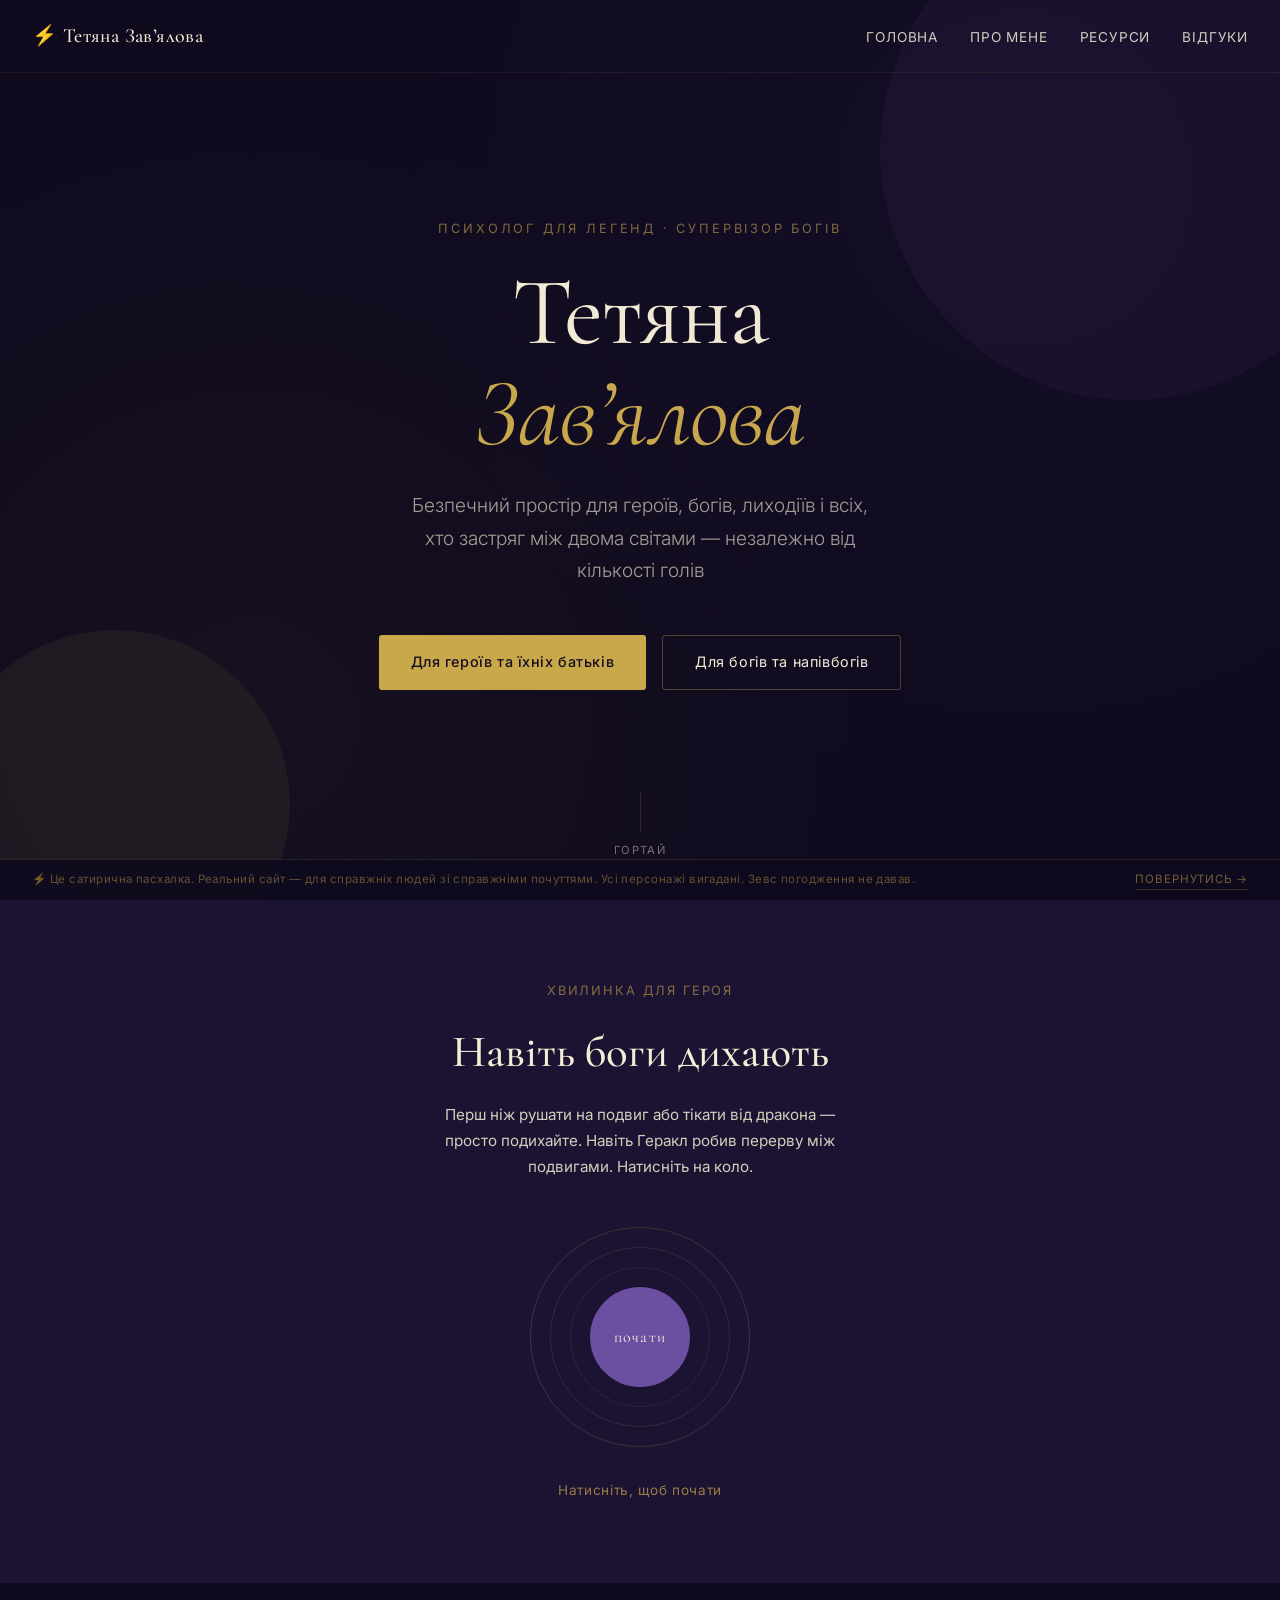
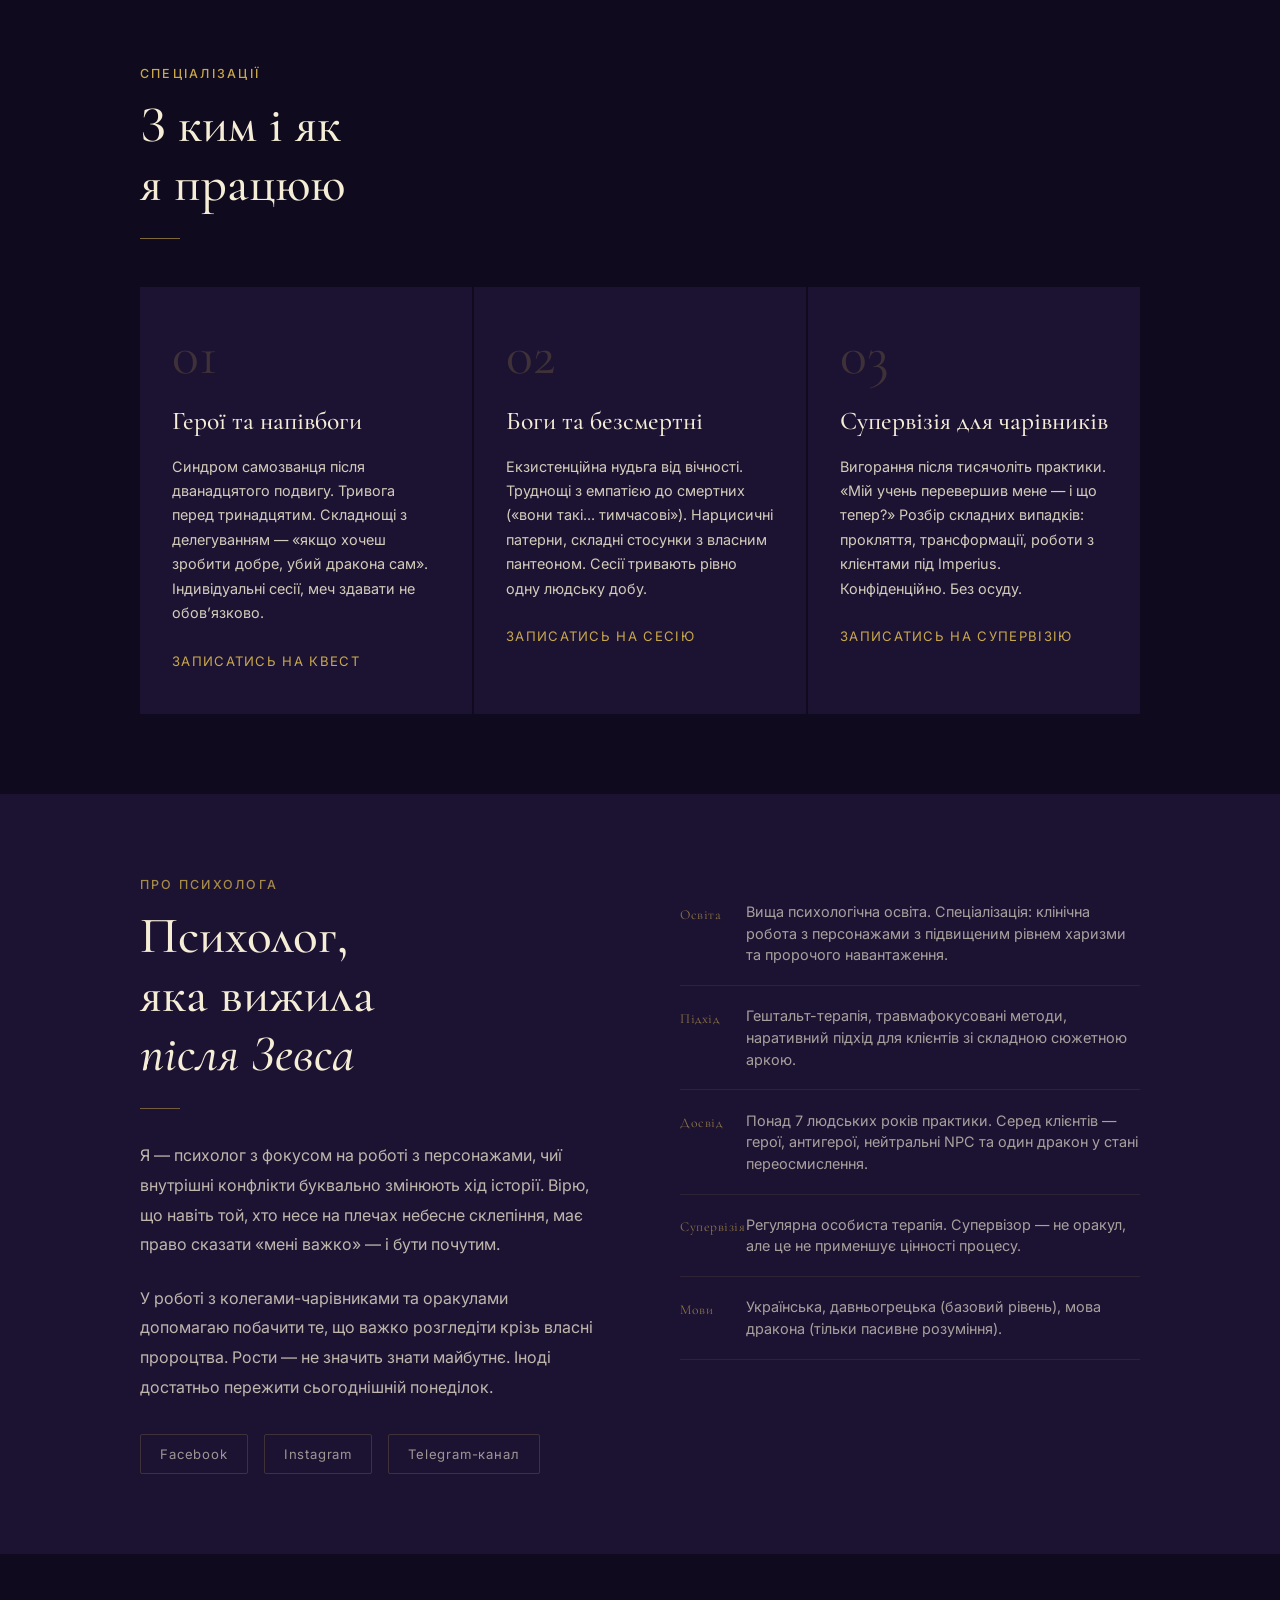
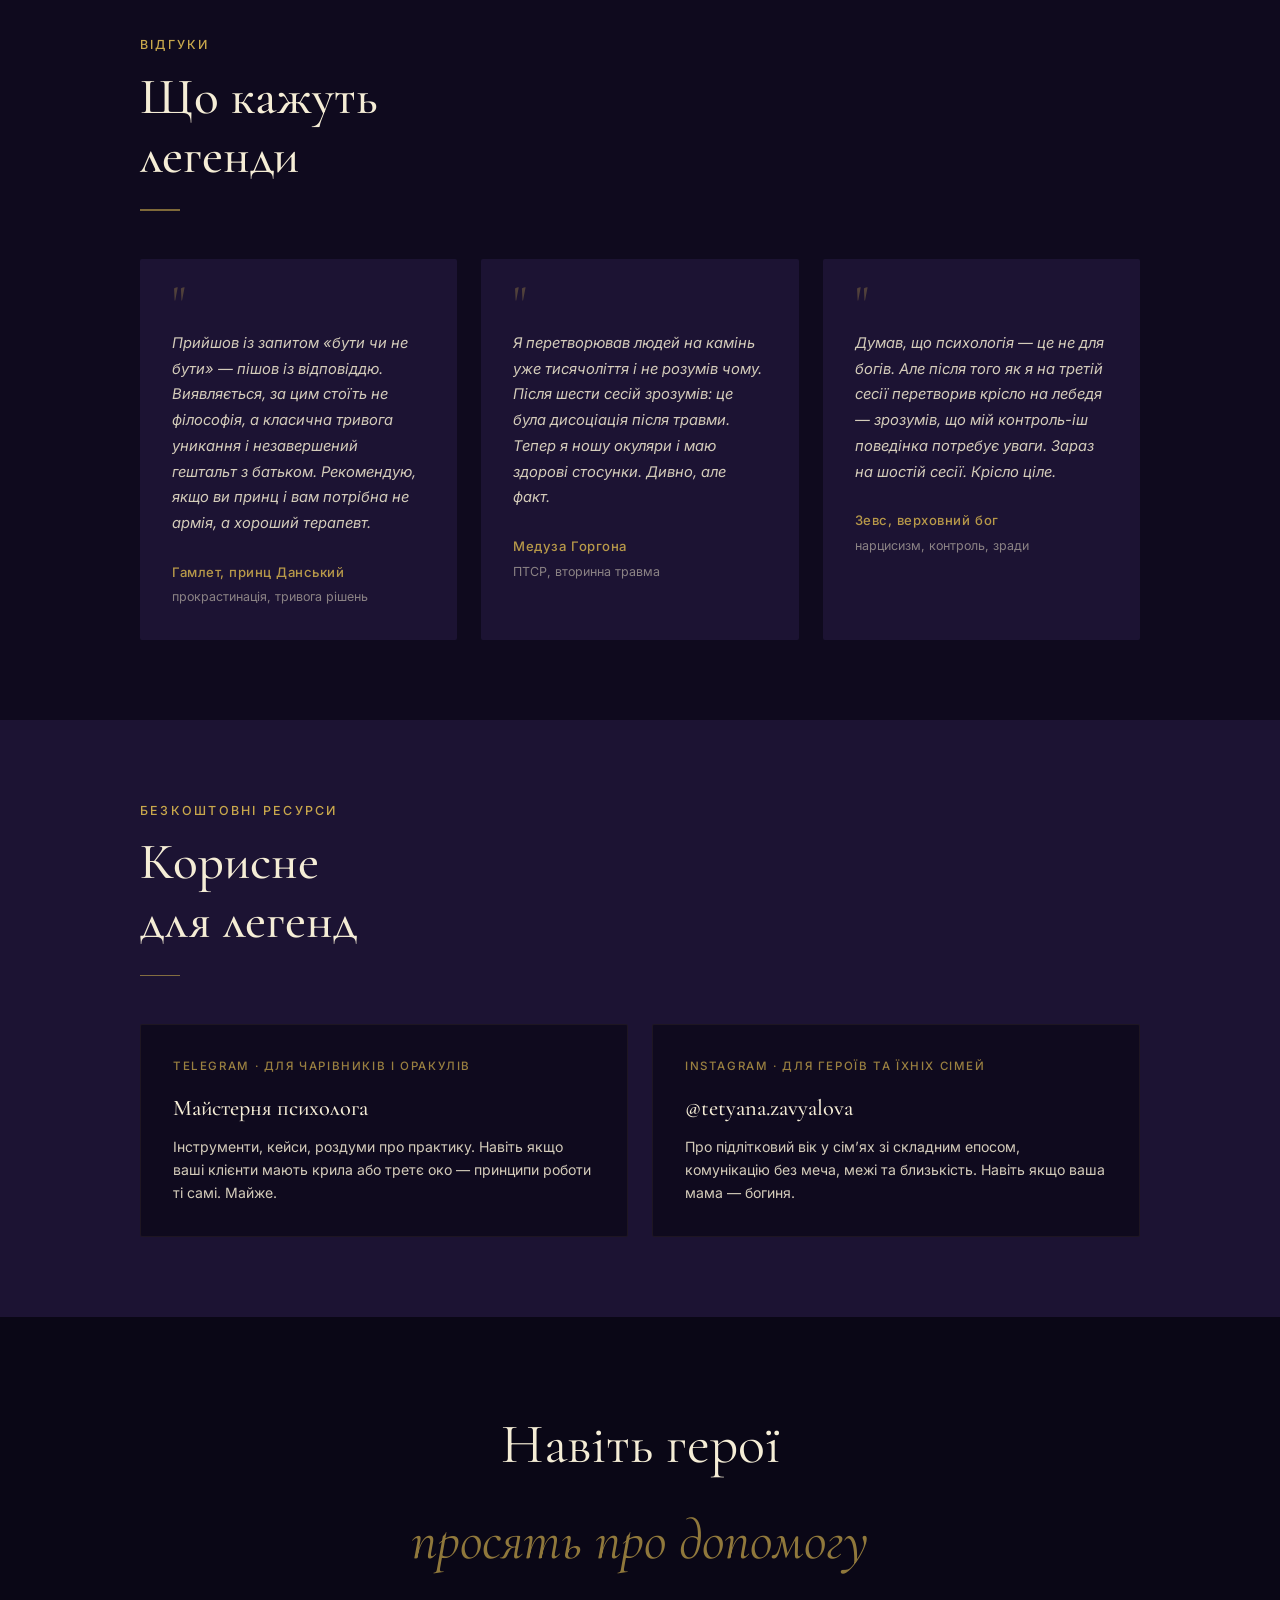
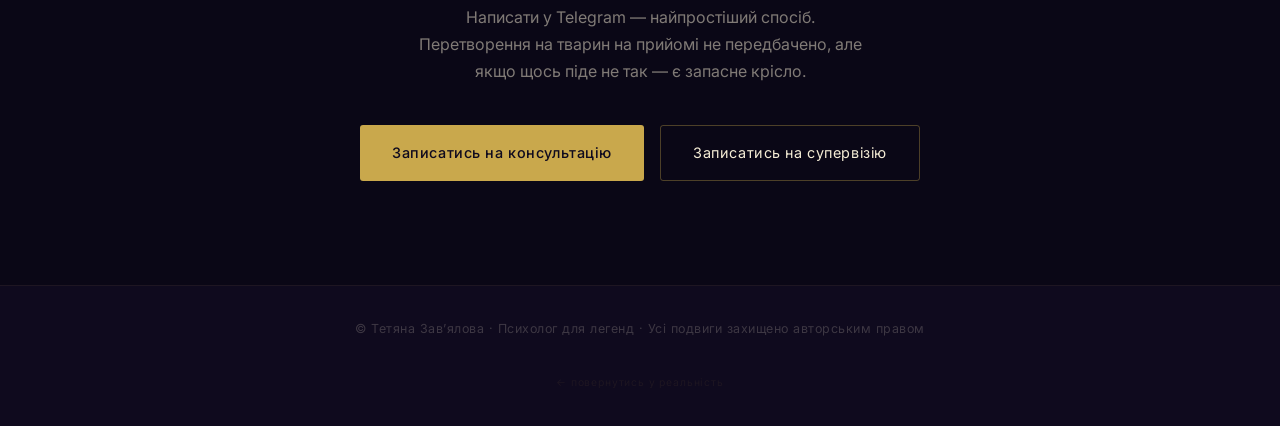
==== commit 92c55889: "Add files via upload" ====
--- a/index_thor.html
+++ b/index_thor.html
@@ -13,9 +13,211 @@
   <link rel="preconnect" href="https://fonts.gstatic.com" crossorigin>
   <link href="https://fonts.googleapis.com/css2?family=Cormorant+Garamond:ital,wght@0,400;0,500;0,600;1,400;1,500&family=Inter:wght@300;400;500&display=swap" rel="stylesheet">
 
-  <!-- Base styles + thor palette override -->
-  <link rel="stylesheet" href="css/styles.css">
-  <link rel="stylesheet" href="css/thor.css">
+  <!-- Base styles -->
+  <link rel="stylesheet" href="css/styles.v2.css">
+  <!-- Thor palette — inline, zero external dependency -->
+  <style>
+/* ============================================================
+   THOR — повністю ізольований CSS
+   НЕ використовує var() і НЕ залежить від styles.css токенів.
+   Всі кольори — прямі hex. Нуль витоку на index.html.
+   Всі селектори прив'язані до body.thor-page.
+   ============================================================ */
+
+/* Palette reference (comments only — не використовується як змінні):
+   deep      #0F0A1E   deep-2   #1C1333
+   gold      #C9A84C   gold-lt  #E2C27A
+   parchment #F5EDD6   smoke    #D4CCBA
+   purple    #6B4FA0   purp-lt  #9070C8
+*/
+
+body.thor-page {
+  background: #0F0A1E;
+  color: #F5EDD6;
+}
+
+/* NAV */
+body.thor-page nav {
+  border-bottom: 1px solid rgba(201,168,76,0.1);
+}
+body.thor-page nav.scrolled {
+  background: rgba(15,10,30,0.96);
+  backdrop-filter: blur(8px);
+  box-shadow: 0 1px 0 rgba(201,168,76,0.15);
+}
+body.thor-page .nav-logo { color: #F5EDD6; }
+body.thor-page nav.scrolled .nav-logo { color: #C9A84C; }
+body.thor-page .nav-links a { color: rgba(245,237,214,0.85); }
+body.thor-page nav.scrolled .nav-links a { color: #D4CCBA; }
+body.thor-page .nav-links a:hover,
+body.thor-page nav.scrolled .nav-links a:hover { color: #E2C27A; }
+body.thor-page nav.scrolled .nav-burger span { background: #F5EDD6; }
+
+/* MOBILE MENU */
+body.thor-page .mobile-menu { background: #1C1333; }
+body.thor-page .mobile-menu a { color: #F5EDD6; }
+body.thor-page .mobile-menu a:hover { color: #E2C27A; }
+body.thor-page .mobile-menu-close { color: #F5EDD6; }
+
+/* HERO */
+body.thor-page #home { background: #0F0A1E; }
+body.thor-page .hero-orb-1 { background: #6B4FA0; opacity: 0.08; }
+body.thor-page .hero-orb-2 { background: #C9A84C; opacity: 0.07; }
+body.thor-page #home::before {
+  content: '';
+  position: absolute;
+  inset: 0;
+  background-image:
+    radial-gradient(circle at 20% 80%, rgba(201,168,76,0.04) 0%, transparent 50%),
+    radial-gradient(circle at 80% 20%, rgba(107,79,160,0.06) 0%, transparent 50%);
+  pointer-events: none;
+}
+body.thor-page .hero-eyebrow { color: rgba(201,168,76,0.6); letter-spacing: 0.22em; }
+body.thor-page .hero-title { color: #F5EDD6; }
+body.thor-page .hero-title em { color: #C9A84C; font-style: italic; }
+body.thor-page .hero-tagline { color: rgba(245,237,214,0.65); }
+body.thor-page .scroll-line { background: rgba(201,168,76,0.2); }
+
+/* BUTTONS */
+body.thor-page .btn-primary { background: #C9A84C; color: #0F0A1E; border: none; }
+body.thor-page .btn-primary:hover { background: #E2C27A; }
+body.thor-page .btn-outline { color: #F5EDD6; border-color: rgba(201,168,76,0.35); }
+body.thor-page .btn-outline:hover {
+  border-color: #C9A84C;
+  background: rgba(201,168,76,0.06);
+}
+
+/* SECTION LABELS */
+body.thor-page .section-eyebrow { color: #C9A84C; }
+body.thor-page .section-title { color: #F5EDD6; }
+body.thor-page .section-divider { background: #C9A84C; opacity: 0.6; }
+
+/* BREATHING */
+body.thor-page #breathe { background: #1C1333; }
+body.thor-page .breathe-label { color: #C9A84C; opacity: 0.6; }
+body.thor-page .breathe-title { color: #F5EDD6; }
+body.thor-page .breathe-subtitle { color: #D4CCBA; }
+body.thor-page .breathe-core { background: #6B4FA0; }
+body.thor-page .breathe-ring { border-color: #C9A84C; opacity: 0.2; }
+body.thor-page .breathe-ring-2 { border-color: #C9A84C; opacity: 0.15; }
+body.thor-page .breathe-ring-3 { border-color: #C9A84C; opacity: 0.1; }
+body.thor-page .breathe-text { color: #F5EDD6; }
+body.thor-page .breathe-instruction { color: #C9A84C; }
+body.thor-page .breathe-btn { border-color: rgba(201,168,76,0.35); color: #C9A84C; }
+body.thor-page .breathe-btn:hover {
+  background: #C9A84C;
+  border-color: #C9A84C;
+  color: #0F0A1E;
+}
+
+/* SERVICES */
+body.thor-page #services { background: #0F0A1E; }
+body.thor-page .service-card { background: #1C1333; }
+body.thor-page .service-card:hover { background: #231840; }
+body.thor-page .service-card::before { background: #C9A84C; }
+body.thor-page .service-number { color: #C9A84C; opacity: 0.2; }
+body.thor-page .service-title { color: #F5EDD6; }
+body.thor-page .service-text { color: #D4CCBA; }
+body.thor-page .service-cta { color: #C9A84C; }
+body.thor-page .service-cta:hover { border-color: #C9A84C; }
+
+/* ABOUT */
+body.thor-page #about { background: #1C1333; }
+body.thor-page .about-left .section-eyebrow { color: #C9A84C; opacity: 0.8; }
+body.thor-page .about-left .section-title { color: #F5EDD6; }
+body.thor-page .about-left .section-divider { background: #C9A84C; opacity: 0.5; }
+body.thor-page .about-bio { color: rgba(245,237,214,0.75); }
+body.thor-page .credential-item { border-color: rgba(201,168,76,0.1); }
+body.thor-page .credential-year { color: #C9A84C; opacity: 0.65; }
+body.thor-page .credential-text { color: rgba(245,237,214,0.65); }
+body.thor-page .about-socials .social-link {
+  border-color: rgba(201,168,76,0.2);
+  color: rgba(245,237,214,0.6);
+}
+body.thor-page .about-socials .social-link:hover {
+  border-color: #C9A84C;
+  color: #F5EDD6;
+  background: rgba(201,168,76,0.07);
+}
+body.thor-page .lgbt-badge { display: none; }
+
+/* REVIEWS */
+body.thor-page #reviews { background: #0F0A1E; }
+body.thor-page .review-card { background: #1C1333; }
+body.thor-page .review-quote { color: #C9A84C; opacity: 0.3; }
+body.thor-page .review-text { color: #D4CCBA; }
+body.thor-page .review-author { color: #C9A84C; opacity: 0.9; }
+body.thor-page .review-role { color: #D4CCBA; opacity: 0.6; }
+
+/* RESOURCES */
+body.thor-page #resources { background: #1C1333; }
+body.thor-page .resource-card {
+  background: #0F0A1E;
+  border-color: rgba(201,168,76,0.08);
+}
+body.thor-page .resource-card:hover {
+  border-color: #C9A84C;
+  transform: translateY(-3px);
+}
+body.thor-page .resource-card::after { color: #C9A84C; }
+body.thor-page .resource-tag { color: #C9A84C; opacity: 0.75; }
+body.thor-page .resource-title { color: #F5EDD6; }
+body.thor-page .resource-desc { color: #D4CCBA; }
+
+/* CTA */
+body.thor-page #cta { background: #0A0716; }
+body.thor-page .cta-title { color: #F5EDD6; }
+body.thor-page .cta-title em { color: #C9A84C; opacity: 0.7; }
+body.thor-page .cta-text { color: rgba(245,237,214,0.5); }
+
+/* FOOTER */
+body.thor-page footer {
+  background: #0F0A1E;
+  border-top-color: rgba(201,168,76,0.08);
+}
+body.thor-page .footer-text { color: rgba(245,237,214,0.2); }
+body.thor-page .footer-thor { color: rgba(201,168,76,0.08); }
+body.thor-page .footer-thor:hover { color: rgba(201,168,76,0.25); }
+
+/* DISCLAIMER BANNER (thor-specific element) */
+.thor-disclaimer-banner {
+  position: fixed;
+  bottom: 0; left: 0; right: 0;
+  z-index: 50;
+  background: rgba(15,10,30,0.92);
+  backdrop-filter: blur(6px);
+  border-top: 1px solid rgba(201,168,76,0.15);
+  padding: 0.6rem 2rem;
+  display: flex;
+  align-items: center;
+  justify-content: space-between;
+  gap: 1rem;
+  flex-wrap: wrap;
+}
+.thor-disclaimer-banner p {
+  font-size: 0.72rem;
+  color: rgba(201,168,76,0.45);
+  letter-spacing: 0.04em;
+  flex: 1;
+}
+.thor-back-btn {
+  font-size: 0.72rem;
+  color: rgba(201,168,76,0.55);
+  text-decoration: none;
+  letter-spacing: 0.08em;
+  text-transform: uppercase;
+  border-bottom: 1px solid rgba(201,168,76,0.2);
+  transition: color 0.2s, border-color 0.2s;
+  white-space: nowrap;
+}
+.thor-back-btn:hover { color: #C9A84C; border-color: #C9A84C; }
+
+/* RESPONSIVE */
+@media (max-width: 480px) {
+  .thor-disclaimer-banner { padding: 0.6rem 1rem; }
+}
+
+  </style>
 </head>
 <body class="thor-page">
 
--- a/css/styles.v2.css
+++ b/css/styles.v2.css
@@ -0,0 +1,783 @@
+/* ============================================================
+   TETIANA ZAVIALOVA — STYLESHEET
+   Palette: indigo #6E7A9E | sand #F2E8DC | graphite #3A3A3A | rust #D9743D
+   ============================================================ */
+
+/* --- TOKENS ------------------------------------------------- */
+:root {
+  --indigo:        #6E7A9E;
+  --indigo-light:  #8E99B8;
+  --indigo-dark:   #4E5A7E;
+  --sand:          #F2E8DC;
+  --sand-dark:     #E8DACE;
+  --graphite:      #3A3A3A;
+  --graphite-light:#5A5A5A;
+  --rust:          #D9743D;
+  --rust-light:    #E8956A;
+  --white:         #FDFAF7;
+}
+/* --- RESET -------------------------------------------------- */
+*, *::before, *::after { margin: 0; padding: 0; box-sizing: border-box; }
+html { scroll-behavior: smooth; }
+
+body {
+  font-family: 'Inter', sans-serif;
+  background: var(--white);
+  color: var(--graphite);
+  font-size: 16px;
+  line-height: 1.7;
+  overflow-x: hidden;
+}
+
+h1, h2, h3, .display { font-family: 'Cormorant Garamond', serif; }
+
+/* --- LAYOUT HELPERS ---------------------------------------- */
+section { padding: 5rem 2rem; }
+.container        { max-width: 1000px; margin: 0 auto; }
+.container-narrow { max-width: 700px;  margin: 0 auto; }
+
+.section-eyebrow {
+  font-size: 0.78rem;
+  letter-spacing: 0.18em;
+  text-transform: uppercase;
+  color: var(--rust);
+  margin-bottom: 0.75rem;
+  font-weight: 500;
+}
+
+.section-title {
+  font-size: clamp(2rem, 5vw, 3.2rem);
+  font-weight: 500;
+  color: var(--graphite);
+  line-height: 1.15;
+  margin-bottom: 1.5rem;
+}
+
+.section-divider {
+  width: 40px;
+  height: 1.5px;
+  background: var(--rust);
+  margin-bottom: 2rem;
+}
+
+/* --- BUTTONS ----------------------------------------------- */
+.btn-primary {
+  display: inline-flex;
+  align-items: center;
+  gap: 0.5rem;
+  padding: 0.9rem 2rem;
+  background: var(--rust);
+  color: var(--white);
+  text-decoration: none;
+  font-size: 0.9rem;
+  font-weight: 500;
+  letter-spacing: 0.04em;
+  border-radius: 3px;
+  border: none;
+  cursor: pointer;
+  transition: background 0.25s, transform 0.2s;
+}
+.btn-primary:hover { background: var(--rust-light); transform: translateY(-2px); }
+
+.btn-outline {
+  display: inline-flex;
+  align-items: center;
+  gap: 0.5rem;
+  padding: 0.9rem 2rem;
+  background: transparent;
+  color: var(--sand);
+  text-decoration: none;
+  font-size: 0.9rem;
+  font-weight: 400;
+  letter-spacing: 0.04em;
+  border-radius: 3px;
+  border: 1px solid rgba(242,232,220,0.45);
+  cursor: pointer;
+  transition: border-color 0.25s, background 0.25s, transform 0.2s;
+}
+.btn-outline:hover {
+  border-color: var(--sand);
+  background: rgba(242,232,220,0.08);
+  transform: translateY(-2px);
+}
+
+/* --- NAVIGATION -------------------------------------------- */
+nav {
+  position: fixed;
+  top: 0; left: 0; right: 0;
+  z-index: 100;
+  padding: 1.2rem 2rem;
+  display: flex;
+  align-items: center;
+  justify-content: space-between;
+  background: transparent;
+  transition: background 0.4s, box-shadow 0.4s;
+}
+nav.scrolled {
+  background: rgba(253,250,247,0.95);
+  backdrop-filter: blur(8px);
+  box-shadow: 0 1px 0 rgba(110,122,158,0.12);
+}
+
+.nav-logo {
+  font-family: 'Cormorant Garamond', serif;
+  font-size: 1.25rem;
+  font-weight: 500;
+  color: var(--white);
+  text-decoration: none;
+  letter-spacing: 0.02em;
+  transition: color 0.4s;
+}
+nav.scrolled .nav-logo { color: var(--indigo-dark); }
+
+.nav-links {
+  display: flex;
+  gap: 2rem;
+  list-style: none;
+}
+.nav-links a {
+  font-size: 0.85rem;
+  font-weight: 400;
+  color: rgba(253,250,247,0.85);
+  text-decoration: none;
+  letter-spacing: 0.06em;
+  text-transform: uppercase;
+  transition: color 0.3s;
+}
+nav.scrolled .nav-links a    { color: var(--graphite-light); }
+.nav-links a:hover            { color: var(--rust); }
+nav.scrolled .nav-links a:hover { color: var(--rust); }
+
+.nav-burger {
+  display: none;
+  background: none;
+  border: none;
+  cursor: pointer;
+  flex-direction: column;
+  gap: 5px;
+  padding: 4px;
+}
+.nav-burger span {
+  display: block;
+  width: 24px;
+  height: 1.5px;
+  background: var(--white);
+  transition: all 0.3s;
+}
+nav.scrolled .nav-burger span { background: var(--graphite); }
+
+/* --- MOBILE MENU ------------------------------------------- */
+.mobile-menu {
+  display: none;
+  position: fixed;
+  inset: 0;
+  background: var(--white);
+  z-index: 99;
+  flex-direction: column;
+  align-items: center;
+  justify-content: center;
+  gap: 2.5rem;
+}
+.mobile-menu.open { display: flex; }
+.mobile-menu a {
+  font-family: 'Cormorant Garamond', serif;
+  font-size: 2.2rem;
+  color: var(--graphite);
+  text-decoration: none;
+  font-weight: 500;
+}
+.mobile-menu a:hover { color: var(--rust); }
+.mobile-menu-close {
+  position: absolute;
+  top: 1.5rem; right: 1.5rem;
+  background: none;
+  border: none;
+  cursor: pointer;
+  font-size: 1.8rem;
+  color: var(--graphite);
+  line-height: 1;
+}
+
+/* --- HERO -------------------------------------------------- */
+#home {
+  min-height: 100vh;
+  background: var(--indigo);
+  display: flex;
+  flex-direction: column;
+  align-items: center;
+  justify-content: center;
+  text-align: center;
+  padding: 6rem 2rem 4rem;
+  position: relative;
+  overflow: hidden;
+}
+
+.hero-orb {
+  position: absolute;
+  border-radius: 50%;
+  opacity: 0.12;
+  pointer-events: none;
+}
+.hero-orb-1 { width: 500px; height: 500px; background: var(--sand); top: -100px; right: -100px; }
+.hero-orb-2 { width: 350px; height: 350px; background: var(--rust); bottom: -80px; left: -60px; }
+
+.hero-eyebrow {
+  font-size: 0.8rem;
+  letter-spacing: 0.18em;
+  text-transform: uppercase;
+  color: rgba(242,232,220,0.7);
+  margin-bottom: 1.5rem;
+}
+
+.hero-title {
+  font-size: clamp(3rem, 8vw, 6rem);
+  font-weight: 400;
+  color: var(--sand);
+  line-height: 1.05;
+  margin-bottom: 1.5rem;
+  letter-spacing: -0.01em;
+}
+.hero-title em { font-style: italic; color: rgba(242,232,220,0.65); }
+
+.hero-tagline {
+  font-size: clamp(1rem, 2.5vw, 1.2rem);
+  color: rgba(242,232,220,0.75);
+  max-width: 480px;
+  margin: 0 auto 3rem;
+  font-weight: 300;
+}
+
+.hero-cta-group {
+  display: flex;
+  flex-wrap: wrap;
+  gap: 1rem;
+  justify-content: center;
+  margin-bottom: 1.5rem;
+}
+
+.hero-scroll {
+  position: absolute;
+  bottom: 2.5rem;
+  left: 50%;
+  transform: translateX(-50%);
+  display: flex;
+  flex-direction: column;
+  align-items: center;
+  gap: 0.5rem;
+  color: rgba(242,232,220,0.45);
+  font-size: 0.7rem;
+  letter-spacing: 0.12em;
+  text-transform: uppercase;
+}
+.scroll-line {
+  width: 1px;
+  height: 40px;
+  background: rgba(242,232,220,0.25);
+  animation: scrollPulse 2s ease-in-out infinite;
+}
+@keyframes scrollPulse {
+  0%, 100% { opacity: 0.25; transform: scaleY(0.5); }
+  50%       { opacity: 0.7;  transform: scaleY(1); }
+}
+
+/* --- BREATHING --------------------------------------------- */
+#breathe {
+  background: var(--sand);
+  padding: 5rem 2rem;
+  text-align: center;
+}
+
+.breathe-label {
+  font-size: 0.8rem;
+  letter-spacing: 0.15em;
+  text-transform: uppercase;
+  color: var(--indigo-light);
+  margin-bottom: 0.75rem;
+}
+.breathe-title {
+  font-size: clamp(1.8rem, 4vw, 2.8rem);
+  color: var(--graphite);
+  margin-bottom: 0.75rem;
+  font-weight: 500;
+}
+.breathe-subtitle {
+  color: var(--graphite-light);
+  font-size: 0.95rem;
+  margin-bottom: 3rem;
+  max-width: 400px;
+  margin-left: auto;
+  margin-right: auto;
+}
+
+.breathe-container {
+  position: relative;
+  width: 220px;
+  height: 220px;
+  margin: 0 auto 2rem;
+  cursor: pointer;
+}
+.breathe-ring {
+  position: absolute;
+  inset: 0;
+  border-radius: 50%;
+  border: 1.5px solid var(--indigo-light);
+  opacity: 0.4;
+}
+.breathe-ring-2 { inset: 20px; border-color: var(--indigo);      opacity: 0.3; }
+.breathe-ring-3 { inset: 40px; border-color: var(--indigo-dark); opacity: 0.25; }
+
+.breathe-core {
+  position: absolute;
+  border-radius: 50%;
+  background: var(--indigo);
+  top: 50%; left: 50%;
+  transform: translate(-50%, -50%);
+  width: 100px;
+  height: 100px;
+  display: flex;
+  align-items: center;
+  justify-content: center;
+  transition: width 4s ease-in-out, height 4s ease-in-out;
+}
+.breathe-text {
+  color: var(--sand);
+  font-family: 'Cormorant Garamond', serif;
+  font-size: 1rem;
+  font-weight: 400;
+  letter-spacing: 0.08em;
+  text-align: center;
+  line-height: 1.3;
+  pointer-events: none;
+}
+.breathe-instruction {
+  font-size: 0.85rem;
+  color: var(--indigo);
+  letter-spacing: 0.05em;
+  opacity: 0.7;
+  min-height: 1.5em;
+}
+.breathe-btn {
+  margin-top: 1.5rem;
+  background: none;
+  border: 1px solid var(--indigo-light);
+  color: var(--indigo-dark);
+  padding: 0.6rem 1.8rem;
+  border-radius: 3px;
+  font-size: 0.85rem;
+  letter-spacing: 0.06em;
+  cursor: pointer;
+  transition: all 0.25s;
+  font-family: 'Inter', sans-serif;
+}
+.breathe-btn:hover {
+  background: var(--indigo);
+  border-color: var(--indigo);
+  color: var(--sand);
+}
+
+/* --- SERVICES ---------------------------------------------- */
+#services { background: var(--white); }
+
+.services-grid {
+  display: grid;
+  grid-template-columns: repeat(auto-fit, minmax(280px, 1fr));
+  gap: 2px;
+  margin-top: 3rem;
+}
+.service-card {
+  background: var(--sand);
+  padding: 2.5rem 2rem;
+  position: relative;
+  overflow: hidden;
+  transition: background 0.3s;
+}
+.service-card:hover { background: var(--sand-dark); }
+.service-card::before {
+  content: '';
+  position: absolute;
+  top: 0; left: 0;
+  width: 3px;
+  height: 0;
+  background: var(--rust);
+  transition: height 0.4s;
+}
+.service-card:hover::before { height: 100%; }
+
+.service-number {
+  font-family: 'Cormorant Garamond', serif;
+  font-size: 3.5rem;
+  color: var(--indigo-light);
+  opacity: 0.25;
+  line-height: 1;
+  margin-bottom: 1rem;
+}
+.service-title {
+  font-family: 'Cormorant Garamond', serif;
+  font-size: 1.6rem;
+  font-weight: 500;
+  color: var(--graphite);
+  margin-bottom: 0.75rem;
+}
+.service-text { font-size: 0.9rem; color: var(--graphite-light); line-height: 1.7; }
+.service-cta {
+  display: inline-block;
+  margin-top: 1.5rem;
+  font-size: 0.82rem;
+  letter-spacing: 0.1em;
+  text-transform: uppercase;
+  color: var(--rust);
+  text-decoration: none;
+  border-bottom: 1px solid transparent;
+  transition: border-color 0.2s;
+}
+.service-cta:hover { border-color: var(--rust); }
+
+/* --- ABOUT ------------------------------------------------- */
+#about { background: var(--indigo); }
+
+.about-inner {
+  display: grid;
+  grid-template-columns: 1fr 1fr;
+  gap: 5rem;
+  align-items: start;
+}
+.about-left .section-eyebrow { color: rgba(217,116,61,0.85); }
+.about-left .section-title   { color: var(--sand); }
+.about-left .section-divider { background: rgba(217,116,61,0.7); }
+
+.about-bio {
+  color: rgba(242,232,220,0.8);
+  font-size: 1rem;
+  line-height: 1.85;
+  margin-bottom: 1.5rem;
+}
+.about-socials {
+  display: flex;
+  gap: 1rem;
+  margin-top: 2rem;
+  flex-wrap: wrap;
+}
+.about-socials .social-link {
+  display: inline-flex;
+  align-items: center;
+  gap: 0.5rem;
+  padding: 0.5rem 1.2rem;
+  border: 1px solid rgba(242,232,220,0.25);
+  color: rgba(242,232,220,0.7);
+  text-decoration: none;
+  font-size: 0.82rem;
+  letter-spacing: 0.06em;
+  text-transform: none;
+  font-weight: 400;
+  border-radius: 2px;
+  transition: all 0.25s;
+}
+.about-socials .social-link:hover {
+  border-color: var(--sand);
+  color: var(--sand);
+  background: rgba(242,232,220,0.08);
+}
+
+.about-credentials { padding-top: 0.5rem; }
+.credential-item {
+  padding: 1.2rem 0;
+  border-bottom: 1px solid rgba(242,232,220,0.12);
+  display: flex;
+  gap: 1rem;
+  align-items: flex-start;
+}
+.credential-year {
+  font-family: 'Cormorant Garamond', serif;
+  font-size: 0.85rem;
+  color: rgba(217,116,61,0.7);
+  min-width: 50px;
+  padding-top: 0.1rem;
+  letter-spacing: 0.04em;
+}
+.credential-text {
+  font-size: 0.9rem;
+  color: rgba(242,232,220,0.75);
+  line-height: 1.5;
+}
+
+.lgbt-badge {
+  display: inline-flex;
+  align-items: center;
+  gap: 0.5rem;
+  margin-top: 1.5rem;
+  font-size: 0.8rem;
+  color: rgba(242,232,220,0.55);
+  letter-spacing: 0.04em;
+}
+.rainbow-bar {
+  width: 32px;
+  height: 4px;
+  border-radius: 2px;
+  background: linear-gradient(90deg, #e40303, #ff8c00, #ffed00, #008026, #004dff, #750787);
+}
+
+/* --- REVIEWS ----------------------------------------------- */
+#reviews { background: var(--white); }
+
+.reviews-grid {
+  display: grid;
+  grid-template-columns: repeat(auto-fit, minmax(280px, 1fr));
+  gap: 1.5rem;
+  margin-top: 3rem;
+}
+.review-card {
+  background: var(--sand);
+  padding: 2rem;
+  border-radius: 2px;
+  position: relative;
+}
+.review-quote {
+  font-family: 'Cormorant Garamond', serif;
+  font-size: 3rem;
+  color: var(--indigo-light);
+  line-height: 0.5;
+  opacity: 0.4;
+  margin-bottom: 1rem;
+}
+.review-text {
+  font-size: 0.92rem;
+  color: var(--graphite-light);
+  line-height: 1.75;
+  font-style: italic;
+  margin-bottom: 1.5rem;
+}
+.review-author {
+  font-size: 0.82rem;
+  color: var(--indigo-dark);
+  font-weight: 500;
+  letter-spacing: 0.04em;
+}
+.review-role {
+  font-size: 0.78rem;
+  color: var(--graphite-light);
+  opacity: 0.7;
+  margin-top: 0.2rem;
+}
+
+/* --- RESOURCES --------------------------------------------- */
+#resources { background: var(--sand); }
+
+.resources-grid {
+  display: grid;
+  grid-template-columns: repeat(auto-fit, minmax(300px, 1fr));
+  gap: 1.5rem;
+  margin-top: 3rem;
+}
+.resource-card {
+  background: var(--white);
+  padding: 2rem;
+  border-radius: 2px;
+  text-decoration: none;
+  display: block;
+  border: 1px solid transparent;
+  position: relative;
+  overflow: hidden;
+  transition: border-color 0.25s, transform 0.2s;
+}
+.resource-card::after {
+  content: '→';
+  position: absolute;
+  right: 1.5rem;
+  top: 50%;
+  transform: translateY(-50%) translateX(10px);
+  font-size: 1.2rem;
+  color: var(--rust);
+  opacity: 0;
+  transition: all 0.3s;
+}
+.resource-card:hover { border-color: var(--indigo-light); transform: translateY(-3px); }
+.resource-card:hover::after { opacity: 1; transform: translateY(-50%) translateX(0); }
+
+.resource-tag {
+  font-size: 0.72rem;
+  letter-spacing: 0.14em;
+  text-transform: uppercase;
+  color: var(--rust);
+  font-weight: 500;
+  margin-bottom: 0.75rem;
+}
+.resource-title {
+  font-family: 'Cormorant Garamond', serif;
+  font-size: 1.4rem;
+  color: var(--graphite);
+  margin-bottom: 0.5rem;
+  font-weight: 500;
+}
+.resource-desc { font-size: 0.88rem; color: var(--graphite-light); line-height: 1.65; }
+
+/* --- CTA SECTION ------------------------------------------- */
+#cta {
+  background: var(--graphite);
+  padding: 5rem 2rem;
+  text-align: center;
+}
+.cta-title {
+  font-size: clamp(2rem, 5vw, 3.5rem);
+  color: var(--sand);
+  font-weight: 400;
+  margin-bottom: 1rem;
+}
+.cta-title em { font-style: italic; color: rgba(242,232,220,0.5); }
+.cta-text {
+  color: rgba(242,232,220,0.6);
+  font-size: 1rem;
+  margin-bottom: 2.5rem;
+  max-width: 450px;
+  margin-left: auto;
+  margin-right: auto;
+}
+
+/* --- FOOTER ------------------------------------------------ */
+footer {
+  background: var(--white);
+  padding: 2rem;
+  text-align: center;
+  border-top: 1px solid rgba(110,122,158,0.1);
+}
+.footer-text {
+  font-size: 0.78rem;
+  color: rgba(58,58,58,0.4);
+  letter-spacing: 0.04em;
+}
+.footer-thor {
+  font-size: 0.55rem;
+  color: rgba(58,58,58,0.1);
+  cursor: pointer;
+  user-select: none;
+  margin-top: 0.5rem;
+  letter-spacing: 0.08em;
+  transition: color 0.3s;
+  display: inline-block;
+}
+.footer-thor:hover { color: rgba(58,58,58,0.25); }
+
+/* --- EASTER EGG -------------------------------------------- */
+.thor-overlay {
+  display: none;
+  position: fixed;
+  inset: 0;
+  background: #1a0a2e;
+  z-index: 1000;
+  flex-direction: column;
+  align-items: center;
+  justify-content: center;
+  text-align: center;
+  padding: 2rem;
+  overflow-y: auto;
+}
+.thor-overlay.active { display: flex; }
+
+.thor-title {
+  font-family: 'Cormorant Garamond', serif;
+  font-size: clamp(2.5rem, 7vw, 5rem);
+  color: #ffd700;
+  font-weight: 600;
+  margin-bottom: 0.5rem;
+  text-shadow: 0 0 30px rgba(255,215,0,0.3);
+}
+.thor-subtitle {
+  font-family: 'Cormorant Garamond', serif;
+  font-size: clamp(1rem, 3vw, 1.5rem);
+  color: rgba(255,215,0,0.5);
+  font-style: italic;
+  margin-bottom: 3rem;
+}
+.thor-clients {
+  display: grid;
+  grid-template-columns: repeat(auto-fit, minmax(240px, 1fr));
+  gap: 1.5rem;
+  max-width: 900px;
+  width: 100%;
+  margin-bottom: 3rem;
+}
+.thor-card {
+  background: rgba(255,215,0,0.04);
+  border: 1px solid rgba(255,215,0,0.15);
+  border-radius: 4px;
+  padding: 1.5rem;
+  text-align: left;
+}
+.thor-card-name {
+  font-family: 'Cormorant Garamond', serif;
+  font-size: 1.4rem;
+  color: #ffd700;
+  margin-bottom: 0.25rem;
+}
+.thor-card-issue {
+  font-size: 0.8rem;
+  color: rgba(255,215,0,0.5);
+  letter-spacing: 0.08em;
+  text-transform: uppercase;
+  margin-bottom: 0.75rem;
+}
+.thor-card-quote {
+  font-size: 0.88rem;
+  color: rgba(255,255,255,0.65);
+  font-style: italic;
+  line-height: 1.65;
+}
+.thor-disclaimer {
+  font-size: 0.75rem;
+  color: rgba(255,215,0,0.25);
+  max-width: 500px;
+  line-height: 1.7;
+  margin-bottom: 2rem;
+}
+.thor-close {
+  background: rgba(255,215,0,0.08);
+  border: 1px solid rgba(255,215,0,0.3);
+  color: #ffd700;
+  padding: 0.75rem 2rem;
+  font-family: 'Inter', sans-serif;
+  font-size: 0.85rem;
+  letter-spacing: 0.1em;
+  cursor: pointer;
+  border-radius: 2px;
+  transition: all 0.2s;
+}
+.thor-close:hover { background: rgba(255,215,0,0.15); }
+
+/* --- ANIMATIONS -------------------------------------------- */
+.fade-up {
+  opacity: 0;
+  transform: translateY(24px);
+  transition: opacity 0.7s ease, transform 0.7s ease;
+}
+.fade-up.visible { opacity: 1; transform: translateY(0); }
+.fade-up:nth-child(2) { transition-delay: 0.1s; }
+.fade-up:nth-child(3) { transition-delay: 0.2s; }
+.fade-up:nth-child(4) { transition-delay: 0.3s; }
+
+/* --- RESPONSIVE -------------------------------------------- */
+@media (max-width: 768px) {
+  nav { padding: 1rem 1.25rem; }
+  .nav-links  { display: none; }
+  .nav-burger { display: flex; }
+
+  .about-inner { grid-template-columns: 1fr; gap: 3rem; }
+  section      { padding: 3.5rem 1.25rem; }
+
+  .hero-cta-group { flex-direction: column; align-items: center; }
+  .btn-primary,
+  .btn-outline    { width: 100%; max-width: 280px; justify-content: center; }
+
+  .services-grid,
+  .reviews-grid,
+  .resources-grid { grid-template-columns: 1fr; gap: 2px; }
+  .service-card   { padding: 2rem 1.5rem; }
+
+  .breathe-container { width: 180px; height: 180px; }
+  .breathe-core      { width: 80px;  height: 80px; }
+
+  .thor-clients { grid-template-columns: 1fr; }
+}
+
+@media (max-width: 480px) {
+  .hero-title { font-size: 2.8rem; }
+  .cta-title  { font-size: 2rem; }
+}
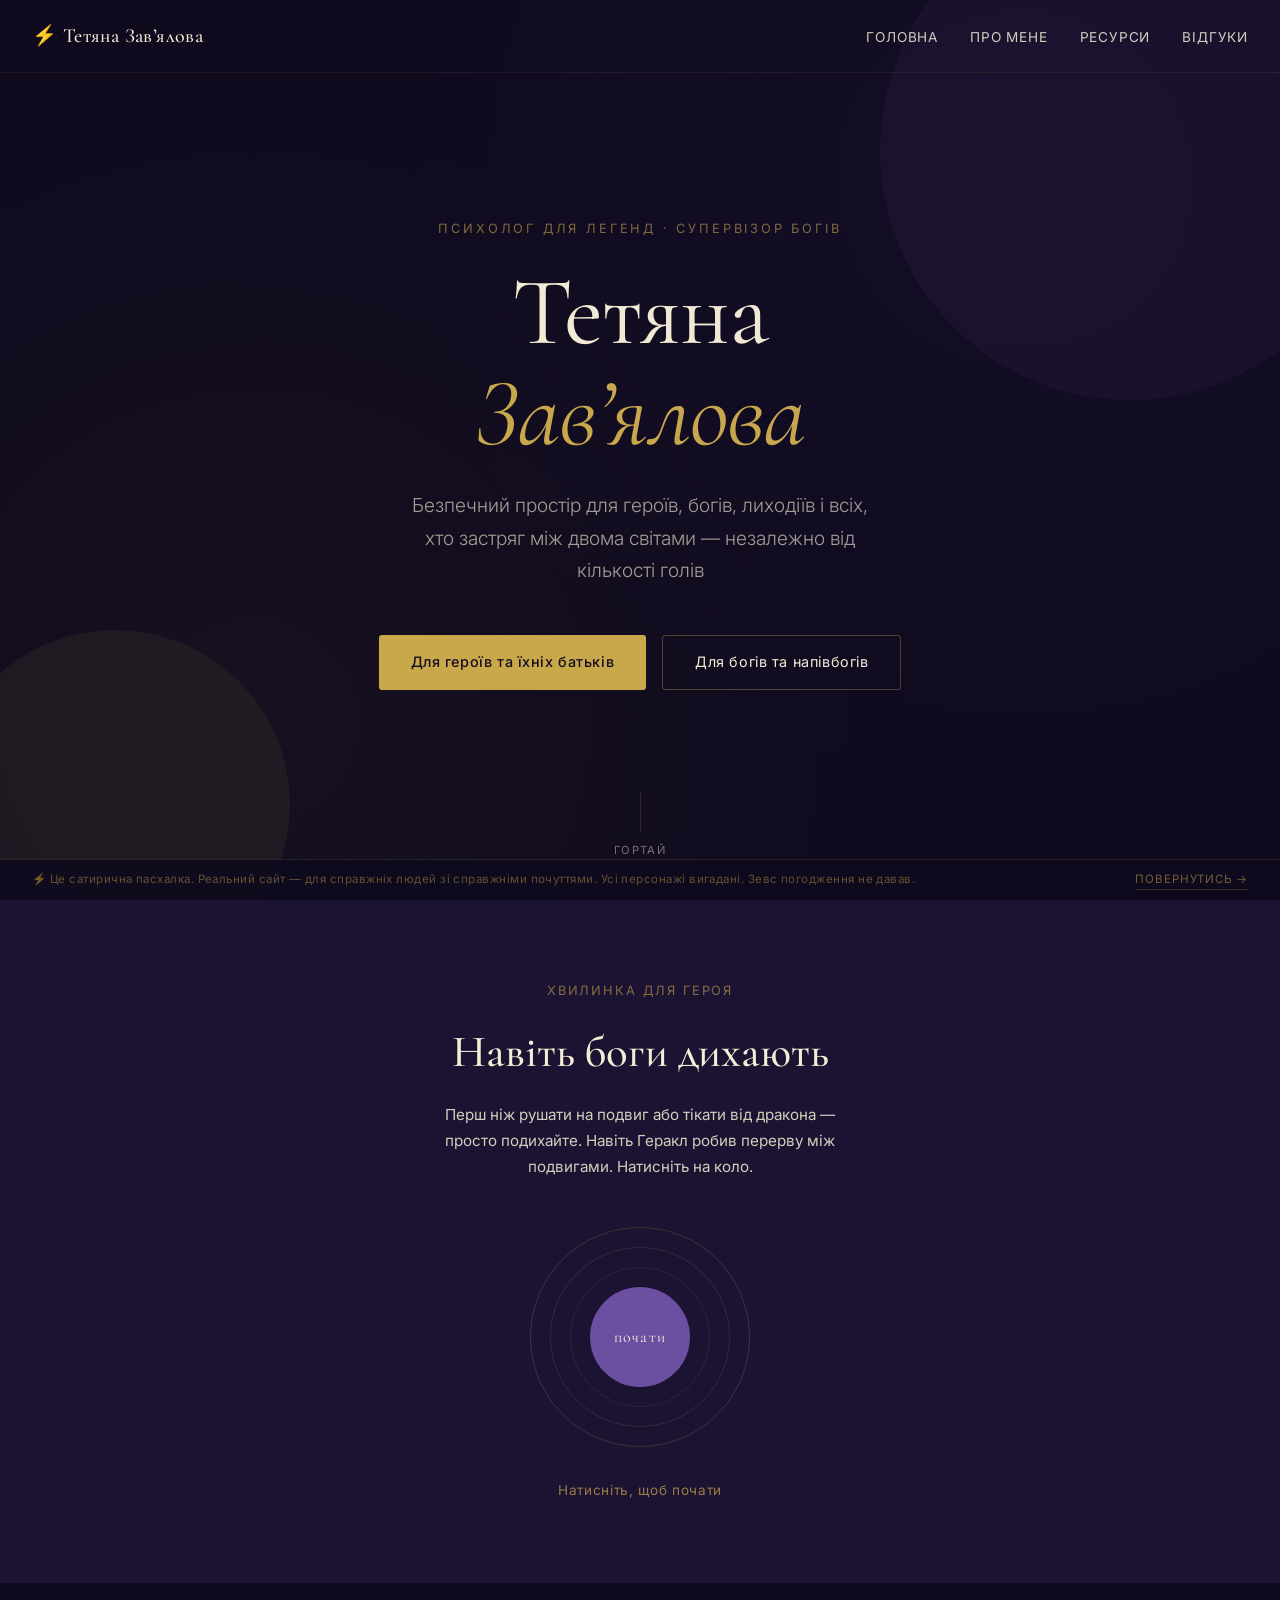
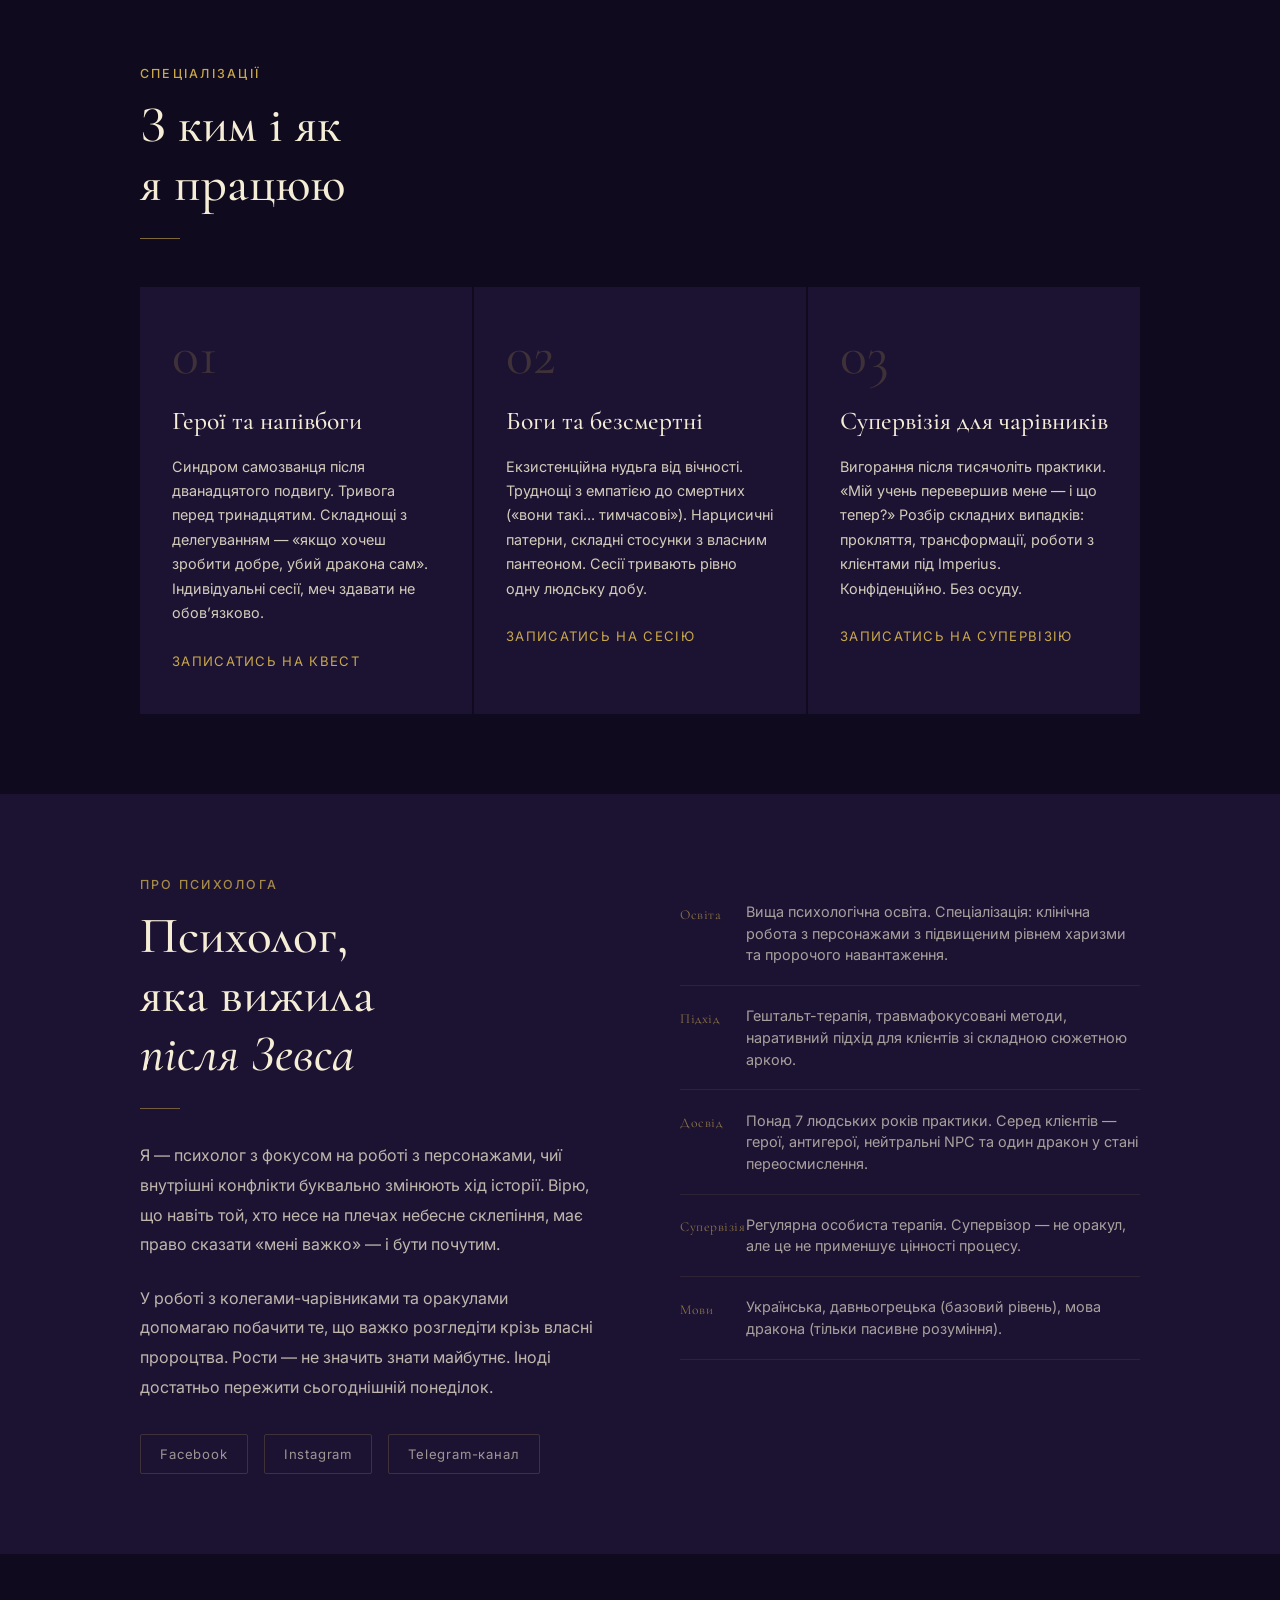
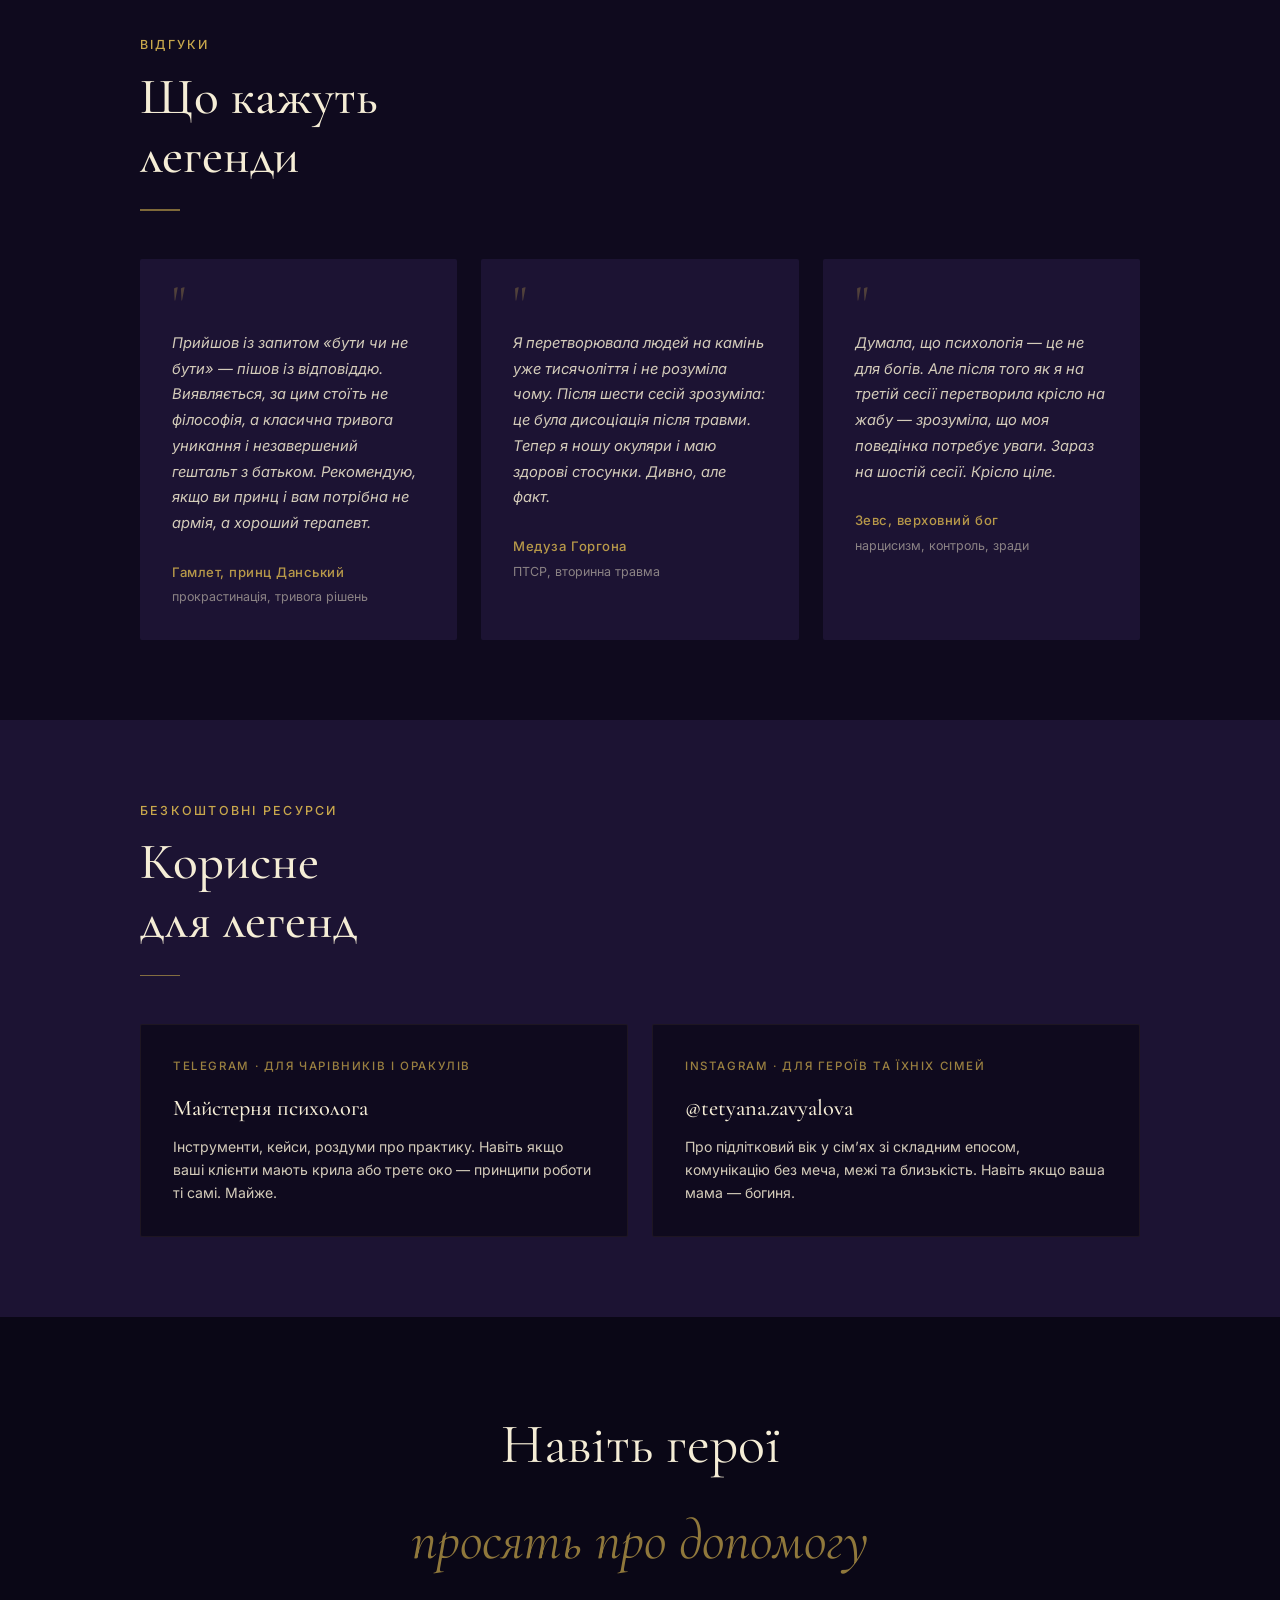
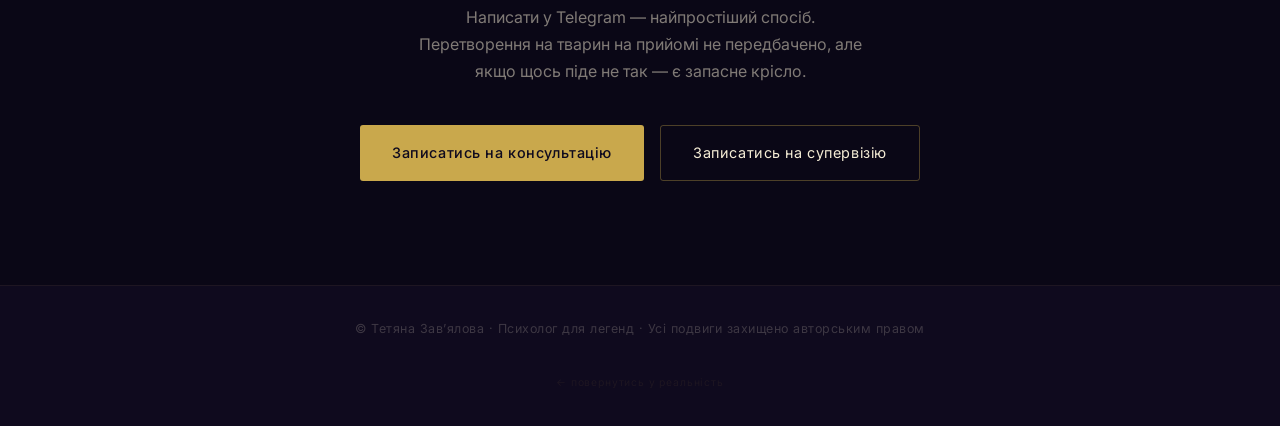
==== commit 079ee3c7: "Add files via upload" ====
--- a/index_thor.html
+++ b/index_thor.html
@@ -14,210 +14,8 @@
   <link href="https://fonts.googleapis.com/css2?family=Cormorant+Garamond:ital,wght@0,400;0,500;0,600;1,400;1,500&family=Inter:wght@300;400;500&display=swap" rel="stylesheet">
 
   <!-- Base styles -->
-  <link rel="stylesheet" href="css/styles.v2.css">
-  <!-- Thor palette — inline, zero external dependency -->
-  <style>
-/* ============================================================
-   THOR — повністю ізольований CSS
-   НЕ використовує var() і НЕ залежить від styles.css токенів.
-   Всі кольори — прямі hex. Нуль витоку на index.html.
-   Всі селектори прив'язані до body.thor-page.
-   ============================================================ */
-
-/* Palette reference (comments only — не використовується як змінні):
-   deep      #0F0A1E   deep-2   #1C1333
-   gold      #C9A84C   gold-lt  #E2C27A
-   parchment #F5EDD6   smoke    #D4CCBA
-   purple    #6B4FA0   purp-lt  #9070C8
-*/
-
-body.thor-page {
-  background: #0F0A1E;
-  color: #F5EDD6;
-}
-
-/* NAV */
-body.thor-page nav {
-  border-bottom: 1px solid rgba(201,168,76,0.1);
-}
-body.thor-page nav.scrolled {
-  background: rgba(15,10,30,0.96);
-  backdrop-filter: blur(8px);
-  box-shadow: 0 1px 0 rgba(201,168,76,0.15);
-}
-body.thor-page .nav-logo { color: #F5EDD6; }
-body.thor-page nav.scrolled .nav-logo { color: #C9A84C; }
-body.thor-page .nav-links a { color: rgba(245,237,214,0.85); }
-body.thor-page nav.scrolled .nav-links a { color: #D4CCBA; }
-body.thor-page .nav-links a:hover,
-body.thor-page nav.scrolled .nav-links a:hover { color: #E2C27A; }
-body.thor-page nav.scrolled .nav-burger span { background: #F5EDD6; }
-
-/* MOBILE MENU */
-body.thor-page .mobile-menu { background: #1C1333; }
-body.thor-page .mobile-menu a { color: #F5EDD6; }
-body.thor-page .mobile-menu a:hover { color: #E2C27A; }
-body.thor-page .mobile-menu-close { color: #F5EDD6; }
-
-/* HERO */
-body.thor-page #home { background: #0F0A1E; }
-body.thor-page .hero-orb-1 { background: #6B4FA0; opacity: 0.08; }
-body.thor-page .hero-orb-2 { background: #C9A84C; opacity: 0.07; }
-body.thor-page #home::before {
-  content: '';
-  position: absolute;
-  inset: 0;
-  background-image:
-    radial-gradient(circle at 20% 80%, rgba(201,168,76,0.04) 0%, transparent 50%),
-    radial-gradient(circle at 80% 20%, rgba(107,79,160,0.06) 0%, transparent 50%);
-  pointer-events: none;
-}
-body.thor-page .hero-eyebrow { color: rgba(201,168,76,0.6); letter-spacing: 0.22em; }
-body.thor-page .hero-title { color: #F5EDD6; }
-body.thor-page .hero-title em { color: #C9A84C; font-style: italic; }
-body.thor-page .hero-tagline { color: rgba(245,237,214,0.65); }
-body.thor-page .scroll-line { background: rgba(201,168,76,0.2); }
-
-/* BUTTONS */
-body.thor-page .btn-primary { background: #C9A84C; color: #0F0A1E; border: none; }
-body.thor-page .btn-primary:hover { background: #E2C27A; }
-body.thor-page .btn-outline { color: #F5EDD6; border-color: rgba(201,168,76,0.35); }
-body.thor-page .btn-outline:hover {
-  border-color: #C9A84C;
-  background: rgba(201,168,76,0.06);
-}
-
-/* SECTION LABELS */
-body.thor-page .section-eyebrow { color: #C9A84C; }
-body.thor-page .section-title { color: #F5EDD6; }
-body.thor-page .section-divider { background: #C9A84C; opacity: 0.6; }
-
-/* BREATHING */
-body.thor-page #breathe { background: #1C1333; }
-body.thor-page .breathe-label { color: #C9A84C; opacity: 0.6; }
-body.thor-page .breathe-title { color: #F5EDD6; }
-body.thor-page .breathe-subtitle { color: #D4CCBA; }
-body.thor-page .breathe-core { background: #6B4FA0; }
-body.thor-page .breathe-ring { border-color: #C9A84C; opacity: 0.2; }
-body.thor-page .breathe-ring-2 { border-color: #C9A84C; opacity: 0.15; }
-body.thor-page .breathe-ring-3 { border-color: #C9A84C; opacity: 0.1; }
-body.thor-page .breathe-text { color: #F5EDD6; }
-body.thor-page .breathe-instruction { color: #C9A84C; }
-body.thor-page .breathe-btn { border-color: rgba(201,168,76,0.35); color: #C9A84C; }
-body.thor-page .breathe-btn:hover {
-  background: #C9A84C;
-  border-color: #C9A84C;
-  color: #0F0A1E;
-}
-
-/* SERVICES */
-body.thor-page #services { background: #0F0A1E; }
-body.thor-page .service-card { background: #1C1333; }
-body.thor-page .service-card:hover { background: #231840; }
-body.thor-page .service-card::before { background: #C9A84C; }
-body.thor-page .service-number { color: #C9A84C; opacity: 0.2; }
-body.thor-page .service-title { color: #F5EDD6; }
-body.thor-page .service-text { color: #D4CCBA; }
-body.thor-page .service-cta { color: #C9A84C; }
-body.thor-page .service-cta:hover { border-color: #C9A84C; }
-
-/* ABOUT */
-body.thor-page #about { background: #1C1333; }
-body.thor-page .about-left .section-eyebrow { color: #C9A84C; opacity: 0.8; }
-body.thor-page .about-left .section-title { color: #F5EDD6; }
-body.thor-page .about-left .section-divider { background: #C9A84C; opacity: 0.5; }
-body.thor-page .about-bio { color: rgba(245,237,214,0.75); }
-body.thor-page .credential-item { border-color: rgba(201,168,76,0.1); }
-body.thor-page .credential-year { color: #C9A84C; opacity: 0.65; }
-body.thor-page .credential-text { color: rgba(245,237,214,0.65); }
-body.thor-page .about-socials .social-link {
-  border-color: rgba(201,168,76,0.2);
-  color: rgba(245,237,214,0.6);
-}
-body.thor-page .about-socials .social-link:hover {
-  border-color: #C9A84C;
-  color: #F5EDD6;
-  background: rgba(201,168,76,0.07);
-}
-body.thor-page .lgbt-badge { display: none; }
-
-/* REVIEWS */
-body.thor-page #reviews { background: #0F0A1E; }
-body.thor-page .review-card { background: #1C1333; }
-body.thor-page .review-quote { color: #C9A84C; opacity: 0.3; }
-body.thor-page .review-text { color: #D4CCBA; }
-body.thor-page .review-author { color: #C9A84C; opacity: 0.9; }
-body.thor-page .review-role { color: #D4CCBA; opacity: 0.6; }
-
-/* RESOURCES */
-body.thor-page #resources { background: #1C1333; }
-body.thor-page .resource-card {
-  background: #0F0A1E;
-  border-color: rgba(201,168,76,0.08);
-}
-body.thor-page .resource-card:hover {
-  border-color: #C9A84C;
-  transform: translateY(-3px);
-}
-body.thor-page .resource-card::after { color: #C9A84C; }
-body.thor-page .resource-tag { color: #C9A84C; opacity: 0.75; }
-body.thor-page .resource-title { color: #F5EDD6; }
-body.thor-page .resource-desc { color: #D4CCBA; }
-
-/* CTA */
-body.thor-page #cta { background: #0A0716; }
-body.thor-page .cta-title { color: #F5EDD6; }
-body.thor-page .cta-title em { color: #C9A84C; opacity: 0.7; }
-body.thor-page .cta-text { color: rgba(245,237,214,0.5); }
-
-/* FOOTER */
-body.thor-page footer {
-  background: #0F0A1E;
-  border-top-color: rgba(201,168,76,0.08);
-}
-body.thor-page .footer-text { color: rgba(245,237,214,0.2); }
-body.thor-page .footer-thor { color: rgba(201,168,76,0.08); }
-body.thor-page .footer-thor:hover { color: rgba(201,168,76,0.25); }
-
-/* DISCLAIMER BANNER (thor-specific element) */
-.thor-disclaimer-banner {
-  position: fixed;
-  bottom: 0; left: 0; right: 0;
-  z-index: 50;
-  background: rgba(15,10,30,0.92);
-  backdrop-filter: blur(6px);
-  border-top: 1px solid rgba(201,168,76,0.15);
-  padding: 0.6rem 2rem;
-  display: flex;
-  align-items: center;
-  justify-content: space-between;
-  gap: 1rem;
-  flex-wrap: wrap;
-}
-.thor-disclaimer-banner p {
-  font-size: 0.72rem;
-  color: rgba(201,168,76,0.45);
-  letter-spacing: 0.04em;
-  flex: 1;
-}
-.thor-back-btn {
-  font-size: 0.72rem;
-  color: rgba(201,168,76,0.55);
-  text-decoration: none;
-  letter-spacing: 0.08em;
-  text-transform: uppercase;
-  border-bottom: 1px solid rgba(201,168,76,0.2);
-  transition: color 0.2s, border-color 0.2s;
-  white-space: nowrap;
-}
-.thor-back-btn:hover { color: #C9A84C; border-color: #C9A84C; }
-
-/* RESPONSIVE */
-@media (max-width: 480px) {
-  .thor-disclaimer-banner { padding: 0.6rem 1rem; }
-}
-
-  </style>
+  <link rel="stylesheet" href="css/styles.css">
+  <link rel="stylesheet" href="css/thor.css">
 </head>
 <body class="thor-page">
 
@@ -466,8 +264,8 @@
         <article class="review-card fade-up">
           <div class="review-quote" aria-hidden="true">"</div>
           <blockquote class="review-text">
-            Я перетворював людей на камінь уже тисячоліття і не розумів чому.
-            Після шести сесій зрозумів: це була дисоціація після травми.
+            Я перетворювала людей на камінь уже тисячоліття і не розуміла чому.
+            Після шести сесій зрозуміла: це була дисоціація після травми.
             Тепер я ношу окуляри і маю здорові стосунки. Дивно, але факт.
           </blockquote>
           <p class="review-author">Медуза Горгона</p>
@@ -477,9 +275,9 @@
         <article class="review-card fade-up">
           <div class="review-quote" aria-hidden="true">"</div>
           <blockquote class="review-text">
-            Думав, що психологія — це не для богів. Але після того як я на
-            третій сесії перетворив крісло на лебедя — зрозумів, що мій
-            контроль-іш поведінка потребує уваги. Зараз на шостій сесії.
+            Думала, що психологія — це не для богів. Але після того як я на
+            третій сесії перетворила крісло на жабу — зрозуміла, що моя
+            поведінка потребує уваги. Зараз на шостій сесії.
             Крісло ціле.
           </blockquote>
           <p class="review-author">Зевс, верховний бог</p>
--- a/css/styles.css
+++ b/css/styles.css
@@ -0,0 +1,783 @@
+/* ============================================================
+   TETIANA ZAVIALOVA — STYLESHEET
+   Palette: indigo #6E7A9E | sand #F2E8DC | graphite #3A3A3A | rust #D9743D
+   ============================================================ */
+
+/* --- TOKENS ------------------------------------------------- */
+:root {
+  --indigo:        #6E7A9E;
+  --indigo-light:  #8E99B8;
+  --indigo-dark:   #4E5A7E;
+  --sand:          #F2E8DC;
+  --sand-dark:     #E8DACE;
+  --graphite:      #3A3A3A;
+  --graphite-light:#5A5A5A;
+  --rust:          #D9743D;
+  --rust-light:    #E8956A;
+  --white:         #FDFAF7;
+}
+/* --- RESET -------------------------------------------------- */
+*, *::before, *::after { margin: 0; padding: 0; box-sizing: border-box; }
+html { scroll-behavior: smooth; }
+
+body {
+  font-family: 'Inter', sans-serif;
+  background: var(--white);
+  color: var(--graphite);
+  font-size: 16px;
+  line-height: 1.7;
+  overflow-x: hidden;
+}
+
+h1, h2, h3, .display { font-family: 'Cormorant Garamond', serif; }
+
+/* --- LAYOUT HELPERS ---------------------------------------- */
+section { padding: 5rem 2rem; }
+.container        { max-width: 1000px; margin: 0 auto; }
+.container-narrow { max-width: 700px;  margin: 0 auto; }
+
+.section-eyebrow {
+  font-size: 0.78rem;
+  letter-spacing: 0.18em;
+  text-transform: uppercase;
+  color: var(--rust);
+  margin-bottom: 0.75rem;
+  font-weight: 500;
+}
+
+.section-title {
+  font-size: clamp(2rem, 5vw, 3.2rem);
+  font-weight: 500;
+  color: var(--graphite);
+  line-height: 1.15;
+  margin-bottom: 1.5rem;
+}
+
+.section-divider {
+  width: 40px;
+  height: 1.5px;
+  background: var(--rust);
+  margin-bottom: 2rem;
+}
+
+/* --- BUTTONS ----------------------------------------------- */
+.btn-primary {
+  display: inline-flex;
+  align-items: center;
+  gap: 0.5rem;
+  padding: 0.9rem 2rem;
+  background: var(--rust);
+  color: var(--white);
+  text-decoration: none;
+  font-size: 0.9rem;
+  font-weight: 500;
+  letter-spacing: 0.04em;
+  border-radius: 3px;
+  border: none;
+  cursor: pointer;
+  transition: background 0.25s, transform 0.2s;
+}
+.btn-primary:hover { background: var(--rust-light); transform: translateY(-2px); }
+
+.btn-outline {
+  display: inline-flex;
+  align-items: center;
+  gap: 0.5rem;
+  padding: 0.9rem 2rem;
+  background: transparent;
+  color: var(--sand);
+  text-decoration: none;
+  font-size: 0.9rem;
+  font-weight: 400;
+  letter-spacing: 0.04em;
+  border-radius: 3px;
+  border: 1px solid rgba(242,232,220,0.45);
+  cursor: pointer;
+  transition: border-color 0.25s, background 0.25s, transform 0.2s;
+}
+.btn-outline:hover {
+  border-color: var(--sand);
+  background: rgba(242,232,220,0.08);
+  transform: translateY(-2px);
+}
+
+/* --- NAVIGATION -------------------------------------------- */
+nav {
+  position: fixed;
+  top: 0; left: 0; right: 0;
+  z-index: 100;
+  padding: 1.2rem 2rem;
+  display: flex;
+  align-items: center;
+  justify-content: space-between;
+  background: transparent;
+  transition: background 0.4s, box-shadow 0.4s;
+}
+nav.scrolled {
+  background: rgba(253,250,247,0.95);
+  backdrop-filter: blur(8px);
+  box-shadow: 0 1px 0 rgba(110,122,158,0.12);
+}
+
+.nav-logo {
+  font-family: 'Cormorant Garamond', serif;
+  font-size: 1.25rem;
+  font-weight: 500;
+  color: var(--white);
+  text-decoration: none;
+  letter-spacing: 0.02em;
+  transition: color 0.4s;
+}
+nav.scrolled .nav-logo { color: var(--indigo-dark); }
+
+.nav-links {
+  display: flex;
+  gap: 2rem;
+  list-style: none;
+}
+.nav-links a {
+  font-size: 0.85rem;
+  font-weight: 400;
+  color: rgba(253,250,247,0.85);
+  text-decoration: none;
+  letter-spacing: 0.06em;
+  text-transform: uppercase;
+  transition: color 0.3s;
+}
+nav.scrolled .nav-links a    { color: var(--graphite-light); }
+.nav-links a:hover            { color: var(--rust); }
+nav.scrolled .nav-links a:hover { color: var(--rust); }
+
+.nav-burger {
+  display: none;
+  background: none;
+  border: none;
+  cursor: pointer;
+  flex-direction: column;
+  gap: 5px;
+  padding: 4px;
+}
+.nav-burger span {
+  display: block;
+  width: 24px;
+  height: 1.5px;
+  background: var(--white);
+  transition: all 0.3s;
+}
+nav.scrolled .nav-burger span { background: var(--graphite); }
+
+/* --- MOBILE MENU ------------------------------------------- */
+.mobile-menu {
+  display: none;
+  position: fixed;
+  inset: 0;
+  background: var(--white);
+  z-index: 99;
+  flex-direction: column;
+  align-items: center;
+  justify-content: center;
+  gap: 2.5rem;
+}
+.mobile-menu.open { display: flex; }
+.mobile-menu a {
+  font-family: 'Cormorant Garamond', serif;
+  font-size: 2.2rem;
+  color: var(--graphite);
+  text-decoration: none;
+  font-weight: 500;
+}
+.mobile-menu a:hover { color: var(--rust); }
+.mobile-menu-close {
+  position: absolute;
+  top: 1.5rem; right: 1.5rem;
+  background: none;
+  border: none;
+  cursor: pointer;
+  font-size: 1.8rem;
+  color: var(--graphite);
+  line-height: 1;
+}
+
+/* --- HERO -------------------------------------------------- */
+#home {
+  min-height: 100vh;
+  background: var(--indigo);
+  display: flex;
+  flex-direction: column;
+  align-items: center;
+  justify-content: center;
+  text-align: center;
+  padding: 6rem 2rem 4rem;
+  position: relative;
+  overflow: hidden;
+}
+
+.hero-orb {
+  position: absolute;
+  border-radius: 50%;
+  opacity: 0.12;
+  pointer-events: none;
+}
+.hero-orb-1 { width: 500px; height: 500px; background: var(--sand); top: -100px; right: -100px; }
+.hero-orb-2 { width: 350px; height: 350px; background: var(--rust); bottom: -80px; left: -60px; }
+
+.hero-eyebrow {
+  font-size: 0.8rem;
+  letter-spacing: 0.18em;
+  text-transform: uppercase;
+  color: rgba(242,232,220,0.7);
+  margin-bottom: 1.5rem;
+}
+
+.hero-title {
+  font-size: clamp(3rem, 8vw, 6rem);
+  font-weight: 400;
+  color: var(--sand);
+  line-height: 1.05;
+  margin-bottom: 1.5rem;
+  letter-spacing: -0.01em;
+}
+.hero-title em { font-style: italic; color: rgba(242,232,220,0.65); }
+
+.hero-tagline {
+  font-size: clamp(1rem, 2.5vw, 1.2rem);
+  color: rgba(242,232,220,0.75);
+  max-width: 480px;
+  margin: 0 auto 3rem;
+  font-weight: 300;
+}
+
+.hero-cta-group {
+  display: flex;
+  flex-wrap: wrap;
+  gap: 1rem;
+  justify-content: center;
+  margin-bottom: 1.5rem;
+}
+
+.hero-scroll {
+  position: absolute;
+  bottom: 2.5rem;
+  left: 50%;
+  transform: translateX(-50%);
+  display: flex;
+  flex-direction: column;
+  align-items: center;
+  gap: 0.5rem;
+  color: rgba(242,232,220,0.45);
+  font-size: 0.7rem;
+  letter-spacing: 0.12em;
+  text-transform: uppercase;
+}
+.scroll-line {
+  width: 1px;
+  height: 40px;
+  background: rgba(242,232,220,0.25);
+  animation: scrollPulse 2s ease-in-out infinite;
+}
+@keyframes scrollPulse {
+  0%, 100% { opacity: 0.25; transform: scaleY(0.5); }
+  50%       { opacity: 0.7;  transform: scaleY(1); }
+}
+
+/* --- BREATHING --------------------------------------------- */
+#breathe {
+  background: var(--sand);
+  padding: 5rem 2rem;
+  text-align: center;
+}
+
+.breathe-label {
+  font-size: 0.8rem;
+  letter-spacing: 0.15em;
+  text-transform: uppercase;
+  color: var(--indigo-light);
+  margin-bottom: 0.75rem;
+}
+.breathe-title {
+  font-size: clamp(1.8rem, 4vw, 2.8rem);
+  color: var(--graphite);
+  margin-bottom: 0.75rem;
+  font-weight: 500;
+}
+.breathe-subtitle {
+  color: var(--graphite-light);
+  font-size: 0.95rem;
+  margin-bottom: 3rem;
+  max-width: 400px;
+  margin-left: auto;
+  margin-right: auto;
+}
+
+.breathe-container {
+  position: relative;
+  width: 220px;
+  height: 220px;
+  margin: 0 auto 2rem;
+  cursor: pointer;
+}
+.breathe-ring {
+  position: absolute;
+  inset: 0;
+  border-radius: 50%;
+  border: 1.5px solid var(--indigo-light);
+  opacity: 0.4;
+}
+.breathe-ring-2 { inset: 20px; border-color: var(--indigo);      opacity: 0.3; }
+.breathe-ring-3 { inset: 40px; border-color: var(--indigo-dark); opacity: 0.25; }
+
+.breathe-core {
+  position: absolute;
+  border-radius: 50%;
+  background: var(--indigo);
+  top: 50%; left: 50%;
+  transform: translate(-50%, -50%);
+  width: 100px;
+  height: 100px;
+  display: flex;
+  align-items: center;
+  justify-content: center;
+  transition: width 4s ease-in-out, height 4s ease-in-out;
+}
+.breathe-text {
+  color: var(--sand);
+  font-family: 'Cormorant Garamond', serif;
+  font-size: 1rem;
+  font-weight: 400;
+  letter-spacing: 0.08em;
+  text-align: center;
+  line-height: 1.3;
+  pointer-events: none;
+}
+.breathe-instruction {
+  font-size: 0.85rem;
+  color: var(--indigo);
+  letter-spacing: 0.05em;
+  opacity: 0.7;
+  min-height: 1.5em;
+}
+.breathe-btn {
+  margin-top: 1.5rem;
+  background: none;
+  border: 1px solid var(--indigo-light);
+  color: var(--indigo-dark);
+  padding: 0.6rem 1.8rem;
+  border-radius: 3px;
+  font-size: 0.85rem;
+  letter-spacing: 0.06em;
+  cursor: pointer;
+  transition: all 0.25s;
+  font-family: 'Inter', sans-serif;
+}
+.breathe-btn:hover {
+  background: var(--indigo);
+  border-color: var(--indigo);
+  color: var(--sand);
+}
+
+/* --- SERVICES ---------------------------------------------- */
+#services { background: var(--white); }
+
+.services-grid {
+  display: grid;
+  grid-template-columns: repeat(auto-fit, minmax(280px, 1fr));
+  gap: 2px;
+  margin-top: 3rem;
+}
+.service-card {
+  background: var(--sand);
+  padding: 2.5rem 2rem;
+  position: relative;
+  overflow: hidden;
+  transition: background 0.3s;
+}
+.service-card:hover { background: var(--sand-dark); }
+.service-card::before {
+  content: '';
+  position: absolute;
+  top: 0; left: 0;
+  width: 3px;
+  height: 0;
+  background: var(--rust);
+  transition: height 0.4s;
+}
+.service-card:hover::before { height: 100%; }
+
+.service-number {
+  font-family: 'Cormorant Garamond', serif;
+  font-size: 3.5rem;
+  color: var(--indigo-light);
+  opacity: 0.25;
+  line-height: 1;
+  margin-bottom: 1rem;
+}
+.service-title {
+  font-family: 'Cormorant Garamond', serif;
+  font-size: 1.6rem;
+  font-weight: 500;
+  color: var(--graphite);
+  margin-bottom: 0.75rem;
+}
+.service-text { font-size: 0.9rem; color: var(--graphite-light); line-height: 1.7; }
+.service-cta {
+  display: inline-block;
+  margin-top: 1.5rem;
+  font-size: 0.82rem;
+  letter-spacing: 0.1em;
+  text-transform: uppercase;
+  color: var(--rust);
+  text-decoration: none;
+  border-bottom: 1px solid transparent;
+  transition: border-color 0.2s;
+}
+.service-cta:hover { border-color: var(--rust); }
+
+/* --- ABOUT ------------------------------------------------- */
+#about { background: var(--indigo); }
+
+.about-inner {
+  display: grid;
+  grid-template-columns: 1fr 1fr;
+  gap: 5rem;
+  align-items: start;
+}
+.about-left .section-eyebrow { color: rgba(217,116,61,0.85); }
+.about-left .section-title   { color: var(--sand); }
+.about-left .section-divider { background: rgba(217,116,61,0.7); }
+
+.about-bio {
+  color: rgba(242,232,220,0.8);
+  font-size: 1rem;
+  line-height: 1.85;
+  margin-bottom: 1.5rem;
+}
+.about-socials {
+  display: flex;
+  gap: 1rem;
+  margin-top: 2rem;
+  flex-wrap: wrap;
+}
+.about-socials .social-link {
+  display: inline-flex;
+  align-items: center;
+  gap: 0.5rem;
+  padding: 0.5rem 1.2rem;
+  border: 1px solid rgba(242,232,220,0.25);
+  color: rgba(242,232,220,0.7);
+  text-decoration: none;
+  font-size: 0.82rem;
+  letter-spacing: 0.06em;
+  text-transform: none;
+  font-weight: 400;
+  border-radius: 2px;
+  transition: all 0.25s;
+}
+.about-socials .social-link:hover {
+  border-color: var(--sand);
+  color: var(--sand);
+  background: rgba(242,232,220,0.08);
+}
+
+.about-credentials { padding-top: 0.5rem; }
+.credential-item {
+  padding: 1.2rem 0;
+  border-bottom: 1px solid rgba(242,232,220,0.12);
+  display: flex;
+  gap: 1rem;
+  align-items: flex-start;
+}
+.credential-year {
+  font-family: 'Cormorant Garamond', serif;
+  font-size: 0.85rem;
+  color: rgba(217,116,61,0.7);
+  min-width: 50px;
+  padding-top: 0.1rem;
+  letter-spacing: 0.04em;
+}
+.credential-text {
+  font-size: 0.9rem;
+  color: rgba(242,232,220,0.75);
+  line-height: 1.5;
+}
+
+.lgbt-badge {
+  display: inline-flex;
+  align-items: center;
+  gap: 0.5rem;
+  margin-top: 1.5rem;
+  font-size: 0.8rem;
+  color: rgba(242,232,220,0.55);
+  letter-spacing: 0.04em;
+}
+.rainbow-bar {
+  width: 32px;
+  height: 4px;
+  border-radius: 2px;
+  background: linear-gradient(90deg, #e40303, #ff8c00, #ffed00, #008026, #004dff, #750787);
+}
+
+/* --- REVIEWS ----------------------------------------------- */
+#reviews { background: var(--white); }
+
+.reviews-grid {
+  display: grid;
+  grid-template-columns: repeat(auto-fit, minmax(280px, 1fr));
+  gap: 1.5rem;
+  margin-top: 3rem;
+}
+.review-card {
+  background: var(--sand);
+  padding: 2rem;
+  border-radius: 2px;
+  position: relative;
+}
+.review-quote {
+  font-family: 'Cormorant Garamond', serif;
+  font-size: 3rem;
+  color: var(--indigo-light);
+  line-height: 0.5;
+  opacity: 0.4;
+  margin-bottom: 1rem;
+}
+.review-text {
+  font-size: 0.92rem;
+  color: var(--graphite-light);
+  line-height: 1.75;
+  font-style: italic;
+  margin-bottom: 1.5rem;
+}
+.review-author {
+  font-size: 0.82rem;
+  color: var(--indigo-dark);
+  font-weight: 500;
+  letter-spacing: 0.04em;
+}
+.review-role {
+  font-size: 0.78rem;
+  color: var(--graphite-light);
+  opacity: 0.7;
+  margin-top: 0.2rem;
+}
+
+/* --- RESOURCES --------------------------------------------- */
+#resources { background: var(--sand); }
+
+.resources-grid {
+  display: grid;
+  grid-template-columns: repeat(auto-fit, minmax(300px, 1fr));
+  gap: 1.5rem;
+  margin-top: 3rem;
+}
+.resource-card {
+  background: var(--white);
+  padding: 2rem;
+  border-radius: 2px;
+  text-decoration: none;
+  display: block;
+  border: 1px solid transparent;
+  position: relative;
+  overflow: hidden;
+  transition: border-color 0.25s, transform 0.2s;
+}
+.resource-card::after {
+  content: '→';
+  position: absolute;
+  right: 1.5rem;
+  top: 50%;
+  transform: translateY(-50%) translateX(10px);
+  font-size: 1.2rem;
+  color: var(--rust);
+  opacity: 0;
+  transition: all 0.3s;
+}
+.resource-card:hover { border-color: var(--indigo-light); transform: translateY(-3px); }
+.resource-card:hover::after { opacity: 1; transform: translateY(-50%) translateX(0); }
+
+.resource-tag {
+  font-size: 0.72rem;
+  letter-spacing: 0.14em;
+  text-transform: uppercase;
+  color: var(--rust);
+  font-weight: 500;
+  margin-bottom: 0.75rem;
+}
+.resource-title {
+  font-family: 'Cormorant Garamond', serif;
+  font-size: 1.4rem;
+  color: var(--graphite);
+  margin-bottom: 0.5rem;
+  font-weight: 500;
+}
+.resource-desc { font-size: 0.88rem; color: var(--graphite-light); line-height: 1.65; }
+
+/* --- CTA SECTION ------------------------------------------- */
+#cta {
+  background: var(--graphite);
+  padding: 5rem 2rem;
+  text-align: center;
+}
+.cta-title {
+  font-size: clamp(2rem, 5vw, 3.5rem);
+  color: var(--sand);
+  font-weight: 400;
+  margin-bottom: 1rem;
+}
+.cta-title em { font-style: italic; color: rgba(242,232,220,0.5); }
+.cta-text {
+  color: rgba(242,232,220,0.6);
+  font-size: 1rem;
+  margin-bottom: 2.5rem;
+  max-width: 450px;
+  margin-left: auto;
+  margin-right: auto;
+}
+
+/* --- FOOTER ------------------------------------------------ */
+footer {
+  background: var(--white);
+  padding: 2rem;
+  text-align: center;
+  border-top: 1px solid rgba(110,122,158,0.1);
+}
+.footer-text {
+  font-size: 0.78rem;
+  color: rgba(58,58,58,0.4);
+  letter-spacing: 0.04em;
+}
+.footer-thor {
+  font-size: 0.55rem;
+  color: rgba(58,58,58,0.1);
+  cursor: pointer;
+  user-select: none;
+  margin-top: 0.5rem;
+  letter-spacing: 0.08em;
+  transition: color 0.3s;
+  display: inline-block;
+}
+.footer-thor:hover { color: rgba(58,58,58,0.25); }
+
+/* --- EASTER EGG -------------------------------------------- */
+.thor-overlay {
+  display: none;
+  position: fixed;
+  inset: 0;
+  background: #1a0a2e;
+  z-index: 1000;
+  flex-direction: column;
+  align-items: center;
+  justify-content: center;
+  text-align: center;
+  padding: 2rem;
+  overflow-y: auto;
+}
+.thor-overlay.active { display: flex; }
+
+.thor-title {
+  font-family: 'Cormorant Garamond', serif;
+  font-size: clamp(2.5rem, 7vw, 5rem);
+  color: #ffd700;
+  font-weight: 600;
+  margin-bottom: 0.5rem;
+  text-shadow: 0 0 30px rgba(255,215,0,0.3);
+}
+.thor-subtitle {
+  font-family: 'Cormorant Garamond', serif;
+  font-size: clamp(1rem, 3vw, 1.5rem);
+  color: rgba(255,215,0,0.5);
+  font-style: italic;
+  margin-bottom: 3rem;
+}
+.thor-clients {
+  display: grid;
+  grid-template-columns: repeat(auto-fit, minmax(240px, 1fr));
+  gap: 1.5rem;
+  max-width: 900px;
+  width: 100%;
+  margin-bottom: 3rem;
+}
+.thor-card {
+  background: rgba(255,215,0,0.04);
+  border: 1px solid rgba(255,215,0,0.15);
+  border-radius: 4px;
+  padding: 1.5rem;
+  text-align: left;
+}
+.thor-card-name {
+  font-family: 'Cormorant Garamond', serif;
+  font-size: 1.4rem;
+  color: #ffd700;
+  margin-bottom: 0.25rem;
+}
+.thor-card-issue {
+  font-size: 0.8rem;
+  color: rgba(255,215,0,0.5);
+  letter-spacing: 0.08em;
+  text-transform: uppercase;
+  margin-bottom: 0.75rem;
+}
+.thor-card-quote {
+  font-size: 0.88rem;
+  color: rgba(255,255,255,0.65);
+  font-style: italic;
+  line-height: 1.65;
+}
+.thor-disclaimer {
+  font-size: 0.75rem;
+  color: rgba(255,215,0,0.25);
+  max-width: 500px;
+  line-height: 1.7;
+  margin-bottom: 2rem;
+}
+.thor-close {
+  background: rgba(255,215,0,0.08);
+  border: 1px solid rgba(255,215,0,0.3);
+  color: #ffd700;
+  padding: 0.75rem 2rem;
+  font-family: 'Inter', sans-serif;
+  font-size: 0.85rem;
+  letter-spacing: 0.1em;
+  cursor: pointer;
+  border-radius: 2px;
+  transition: all 0.2s;
+}
+.thor-close:hover { background: rgba(255,215,0,0.15); }
+
+/* --- ANIMATIONS -------------------------------------------- */
+.fade-up {
+  opacity: 0;
+  transform: translateY(24px);
+  transition: opacity 0.7s ease, transform 0.7s ease;
+}
+.fade-up.visible { opacity: 1; transform: translateY(0); }
+.fade-up:nth-child(2) { transition-delay: 0.1s; }
+.fade-up:nth-child(3) { transition-delay: 0.2s; }
+.fade-up:nth-child(4) { transition-delay: 0.3s; }
+
+/* --- RESPONSIVE -------------------------------------------- */
+@media (max-width: 768px) {
+  nav { padding: 1rem 1.25rem; }
+  .nav-links  { display: none; }
+  .nav-burger { display: flex; }
+
+  .about-inner { grid-template-columns: 1fr; gap: 3rem; }
+  section      { padding: 3.5rem 1.25rem; }
+
+  .hero-cta-group { flex-direction: column; align-items: center; }
+  .btn-primary,
+  .btn-outline    { width: 100%; max-width: 280px; justify-content: center; }
+
+  .services-grid,
+  .reviews-grid,
+  .resources-grid { grid-template-columns: 1fr; gap: 2px; }
+  .service-card   { padding: 2rem 1.5rem; }
+
+  .breathe-container { width: 180px; height: 180px; }
+  .breathe-core      { width: 80px;  height: 80px; }
+
+  .thor-clients { grid-template-columns: 1fr; }
+}
+
+@media (max-width: 480px) {
+  .hero-title { font-size: 2.8rem; }
+  .cta-title  { font-size: 2rem; }
+}
--- a/css/thor.css
+++ b/css/thor.css
@@ -0,0 +1,199 @@
+/* ============================================================
+   THOR — повністю ізольований CSS
+   НЕ використовує var() і НЕ залежить від styles.css токенів.
+   Всі кольори — прямі hex. Нуль витоку на index.html.
+   Всі селектори прив'язані до body.thor-page.
+   ============================================================ */
+
+/* Palette reference (comments only — не використовується як змінні):
+   deep      #0F0A1E   deep-2   #1C1333
+   gold      #C9A84C   gold-lt  #E2C27A
+   parchment #F5EDD6   smoke    #D4CCBA
+   purple    #6B4FA0   purp-lt  #9070C8
+*/
+
+body.thor-page {
+  background: #0F0A1E;
+  color: #F5EDD6;
+}
+
+/* NAV */
+body.thor-page nav {
+  border-bottom: 1px solid rgba(201,168,76,0.1);
+}
+body.thor-page nav.scrolled {
+  background: rgba(15,10,30,0.96);
+  backdrop-filter: blur(8px);
+  box-shadow: 0 1px 0 rgba(201,168,76,0.15);
+}
+body.thor-page .nav-logo { color: #F5EDD6; }
+body.thor-page nav.scrolled .nav-logo { color: #C9A84C; }
+body.thor-page .nav-links a { color: rgba(245,237,214,0.85); }
+body.thor-page nav.scrolled .nav-links a { color: #D4CCBA; }
+body.thor-page .nav-links a:hover,
+body.thor-page nav.scrolled .nav-links a:hover { color: #E2C27A; }
+body.thor-page nav.scrolled .nav-burger span { background: #F5EDD6; }
+
+/* MOBILE MENU */
+body.thor-page .mobile-menu { background: #1C1333; }
+body.thor-page .mobile-menu a { color: #F5EDD6; }
+body.thor-page .mobile-menu a:hover { color: #E2C27A; }
+body.thor-page .mobile-menu-close { color: #F5EDD6; }
+
+/* HERO */
+body.thor-page #home { background: #0F0A1E; }
+body.thor-page .hero-orb-1 { background: #6B4FA0; opacity: 0.08; }
+body.thor-page .hero-orb-2 { background: #C9A84C; opacity: 0.07; }
+body.thor-page #home::before {
+  content: '';
+  position: absolute;
+  inset: 0;
+  background-image:
+    radial-gradient(circle at 20% 80%, rgba(201,168,76,0.04) 0%, transparent 50%),
+    radial-gradient(circle at 80% 20%, rgba(107,79,160,0.06) 0%, transparent 50%);
+  pointer-events: none;
+}
+body.thor-page .hero-eyebrow { color: rgba(201,168,76,0.6); letter-spacing: 0.22em; }
+body.thor-page .hero-title { color: #F5EDD6; }
+body.thor-page .hero-title em { color: #C9A84C; font-style: italic; }
+body.thor-page .hero-tagline { color: rgba(245,237,214,0.65); }
+body.thor-page .scroll-line { background: rgba(201,168,76,0.2); }
+
+/* BUTTONS */
+body.thor-page .btn-primary { background: #C9A84C; color: #0F0A1E; border: none; }
+body.thor-page .btn-primary:hover { background: #E2C27A; }
+body.thor-page .btn-outline { color: #F5EDD6; border-color: rgba(201,168,76,0.35); }
+body.thor-page .btn-outline:hover {
+  border-color: #C9A84C;
+  background: rgba(201,168,76,0.06);
+}
+
+/* SECTION LABELS */
+body.thor-page .section-eyebrow { color: #C9A84C; }
+body.thor-page .section-title { color: #F5EDD6; }
+body.thor-page .section-divider { background: #C9A84C; opacity: 0.6; }
+
+/* BREATHING */
+body.thor-page #breathe { background: #1C1333; }
+body.thor-page .breathe-label { color: #C9A84C; opacity: 0.6; }
+body.thor-page .breathe-title { color: #F5EDD6; }
+body.thor-page .breathe-subtitle { color: #D4CCBA; }
+body.thor-page .breathe-core { background: #6B4FA0; }
+body.thor-page .breathe-ring { border-color: #C9A84C; opacity: 0.2; }
+body.thor-page .breathe-ring-2 { border-color: #C9A84C; opacity: 0.15; }
+body.thor-page .breathe-ring-3 { border-color: #C9A84C; opacity: 0.1; }
+body.thor-page .breathe-text { color: #F5EDD6; }
+body.thor-page .breathe-instruction { color: #C9A84C; }
+body.thor-page .breathe-btn { border-color: rgba(201,168,76,0.35); color: #C9A84C; }
+body.thor-page .breathe-btn:hover {
+  background: #C9A84C;
+  border-color: #C9A84C;
+  color: #0F0A1E;
+}
+
+/* SERVICES */
+body.thor-page #services { background: #0F0A1E; }
+body.thor-page .service-card { background: #1C1333; }
+body.thor-page .service-card:hover { background: #231840; }
+body.thor-page .service-card::before { background: #C9A84C; }
+body.thor-page .service-number { color: #C9A84C; opacity: 0.2; }
+body.thor-page .service-title { color: #F5EDD6; }
+body.thor-page .service-text { color: #D4CCBA; }
+body.thor-page .service-cta { color: #C9A84C; }
+body.thor-page .service-cta:hover { border-color: #C9A84C; }
+
+/* ABOUT */
+body.thor-page #about { background: #1C1333; }
+body.thor-page .about-left .section-eyebrow { color: #C9A84C; opacity: 0.8; }
+body.thor-page .about-left .section-title { color: #F5EDD6; }
+body.thor-page .about-left .section-divider { background: #C9A84C; opacity: 0.5; }
+body.thor-page .about-bio { color: rgba(245,237,214,0.75); }
+body.thor-page .credential-item { border-color: rgba(201,168,76,0.1); }
+body.thor-page .credential-year { color: #C9A84C; opacity: 0.65; }
+body.thor-page .credential-text { color: rgba(245,237,214,0.65); }
+body.thor-page .about-socials .social-link {
+  border-color: rgba(201,168,76,0.2);
+  color: rgba(245,237,214,0.6);
+}
+body.thor-page .about-socials .social-link:hover {
+  border-color: #C9A84C;
+  color: #F5EDD6;
+  background: rgba(201,168,76,0.07);
+}
+body.thor-page .lgbt-badge { display: none; }
+
+/* REVIEWS */
+body.thor-page #reviews { background: #0F0A1E; }
+body.thor-page .review-card { background: #1C1333; }
+body.thor-page .review-quote { color: #C9A84C; opacity: 0.3; }
+body.thor-page .review-text { color: #D4CCBA; }
+body.thor-page .review-author { color: #C9A84C; opacity: 0.9; }
+body.thor-page .review-role { color: #D4CCBA; opacity: 0.6; }
+
+/* RESOURCES */
+body.thor-page #resources { background: #1C1333; }
+body.thor-page .resource-card {
+  background: #0F0A1E;
+  border-color: rgba(201,168,76,0.08);
+}
+body.thor-page .resource-card:hover {
+  border-color: #C9A84C;
+  transform: translateY(-3px);
+}
+body.thor-page .resource-card::after { color: #C9A84C; }
+body.thor-page .resource-tag { color: #C9A84C; opacity: 0.75; }
+body.thor-page .resource-title { color: #F5EDD6; }
+body.thor-page .resource-desc { color: #D4CCBA; }
+
+/* CTA */
+body.thor-page #cta { background: #0A0716; }
+body.thor-page .cta-title { color: #F5EDD6; }
+body.thor-page .cta-title em { color: #C9A84C; opacity: 0.7; }
+body.thor-page .cta-text { color: rgba(245,237,214,0.5); }
+
+/* FOOTER */
+body.thor-page footer {
+  background: #0F0A1E;
+  border-top-color: rgba(201,168,76,0.08);
+}
+body.thor-page .footer-text { color: rgba(245,237,214,0.2); }
+body.thor-page .footer-thor { color: rgba(201,168,76,0.08); }
+body.thor-page .footer-thor:hover { color: rgba(201,168,76,0.25); }
+
+/* DISCLAIMER BANNER (thor-specific element) */
+.thor-disclaimer-banner {
+  position: fixed;
+  bottom: 0; left: 0; right: 0;
+  z-index: 50;
+  background: rgba(15,10,30,0.92);
+  backdrop-filter: blur(6px);
+  border-top: 1px solid rgba(201,168,76,0.15);
+  padding: 0.6rem 2rem;
+  display: flex;
+  align-items: center;
+  justify-content: space-between;
+  gap: 1rem;
+  flex-wrap: wrap;
+}
+.thor-disclaimer-banner p {
+  font-size: 0.72rem;
+  color: rgba(201,168,76,0.45);
+  letter-spacing: 0.04em;
+  flex: 1;
+}
+.thor-back-btn {
+  font-size: 0.72rem;
+  color: rgba(201,168,76,0.55);
+  text-decoration: none;
+  letter-spacing: 0.08em;
+  text-transform: uppercase;
+  border-bottom: 1px solid rgba(201,168,76,0.2);
+  transition: color 0.2s, border-color 0.2s;
+  white-space: nowrap;
+}
+.thor-back-btn:hover { color: #C9A84C; border-color: #C9A84C; }
+
+/* RESPONSIVE */
+@media (max-width: 480px) {
+  .thor-disclaimer-banner { padding: 0.6rem 1rem; }
+}
